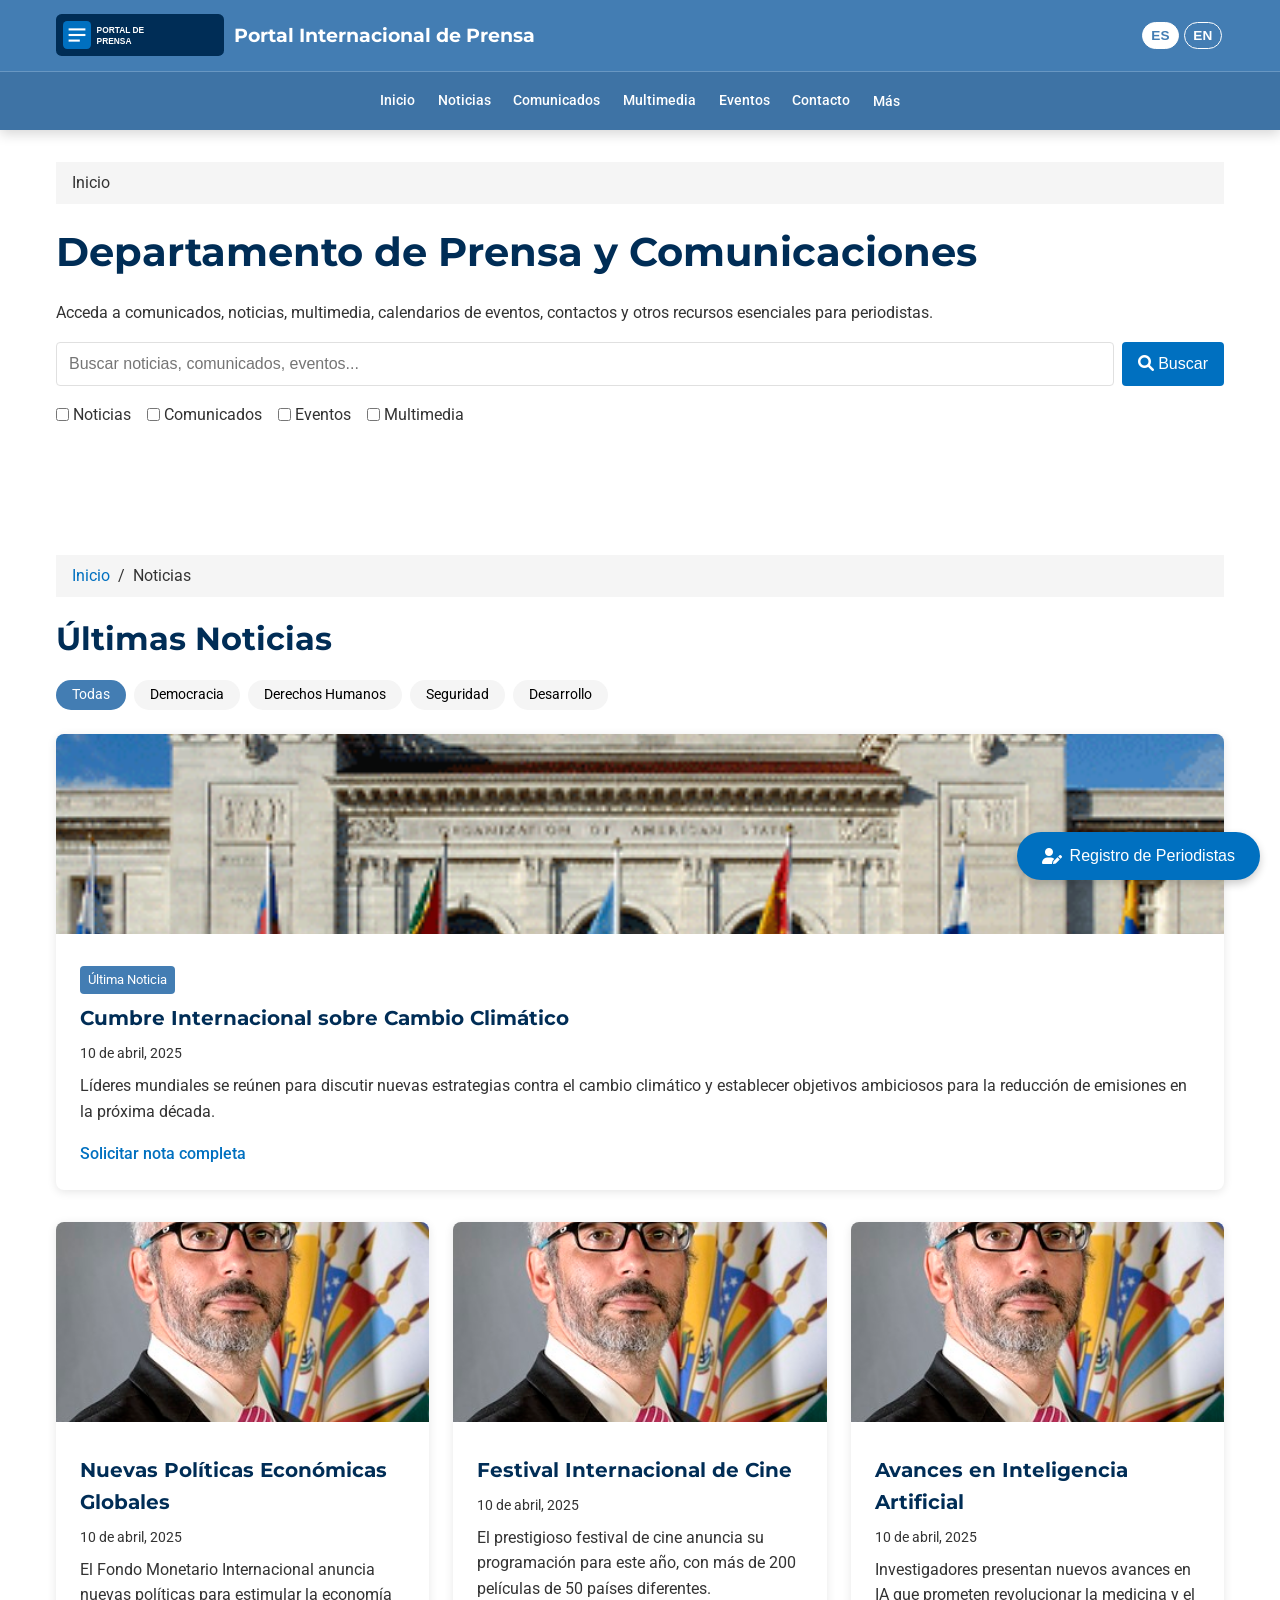
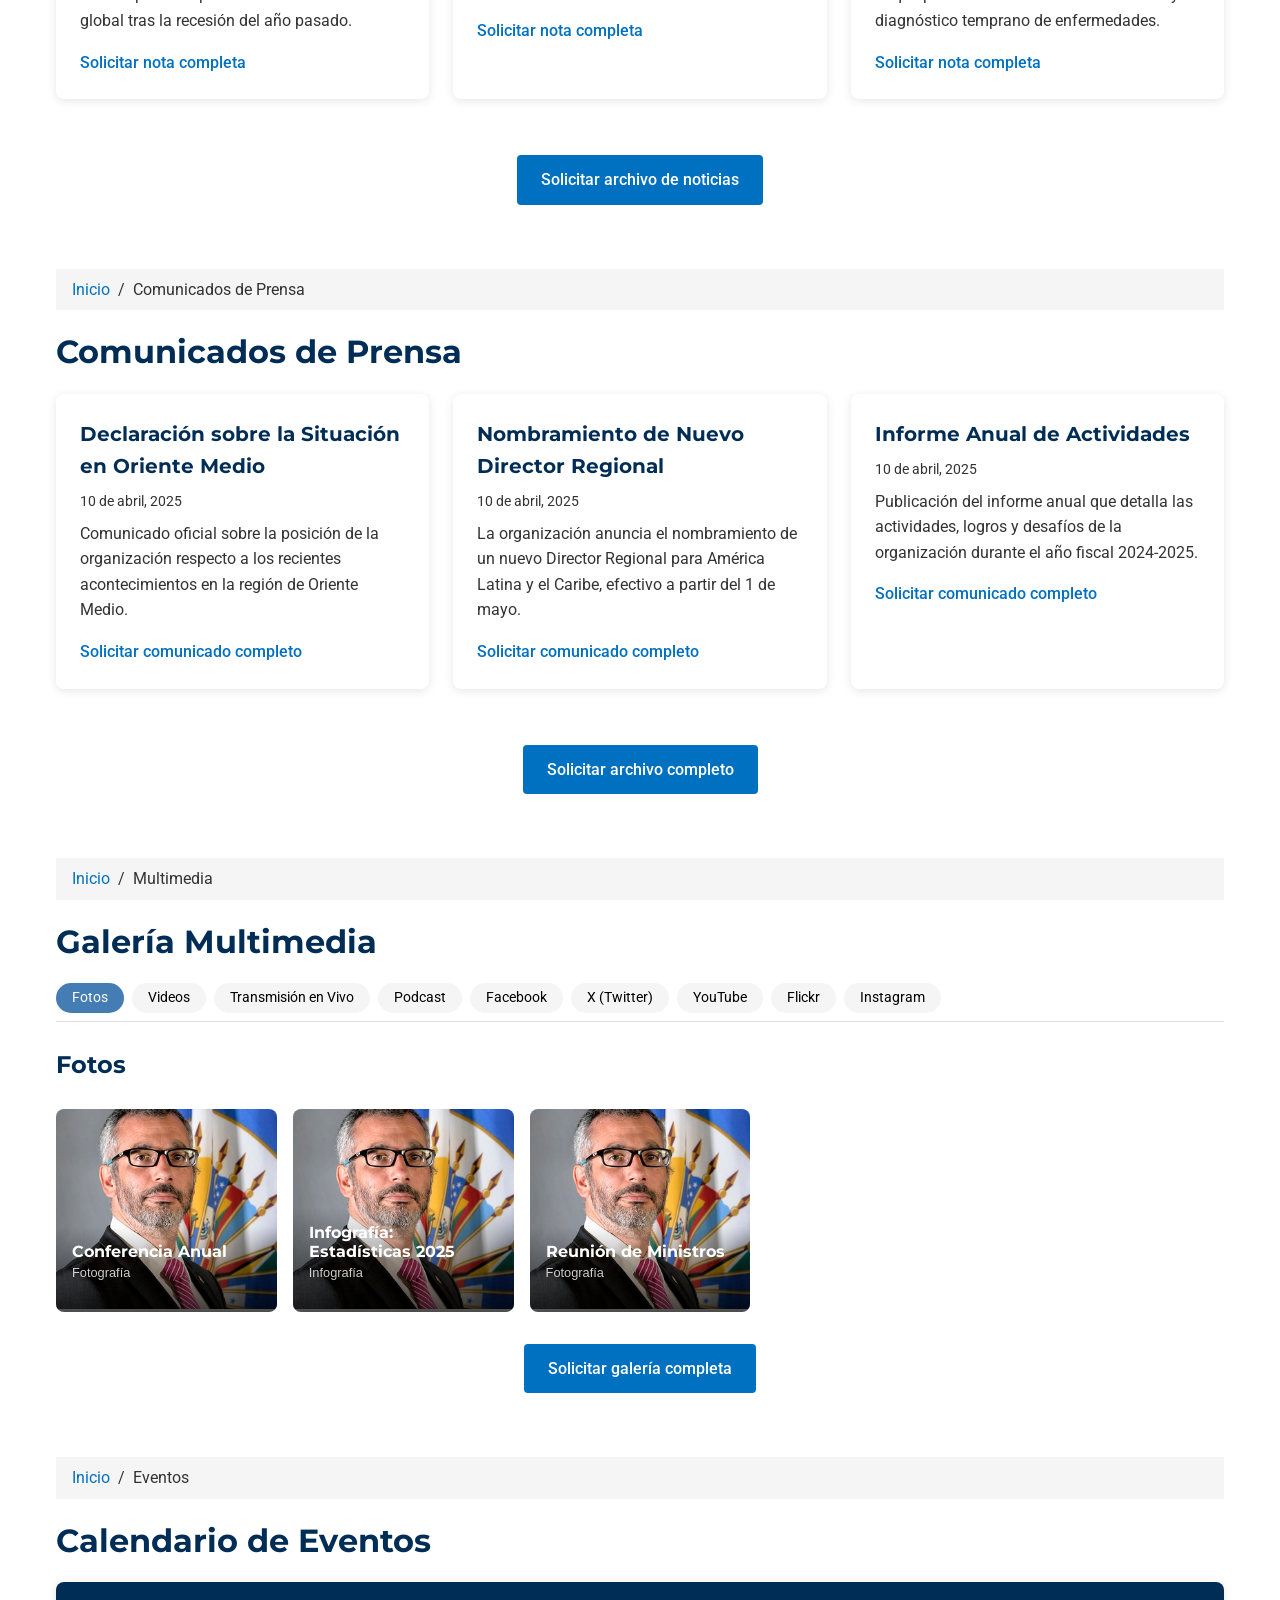
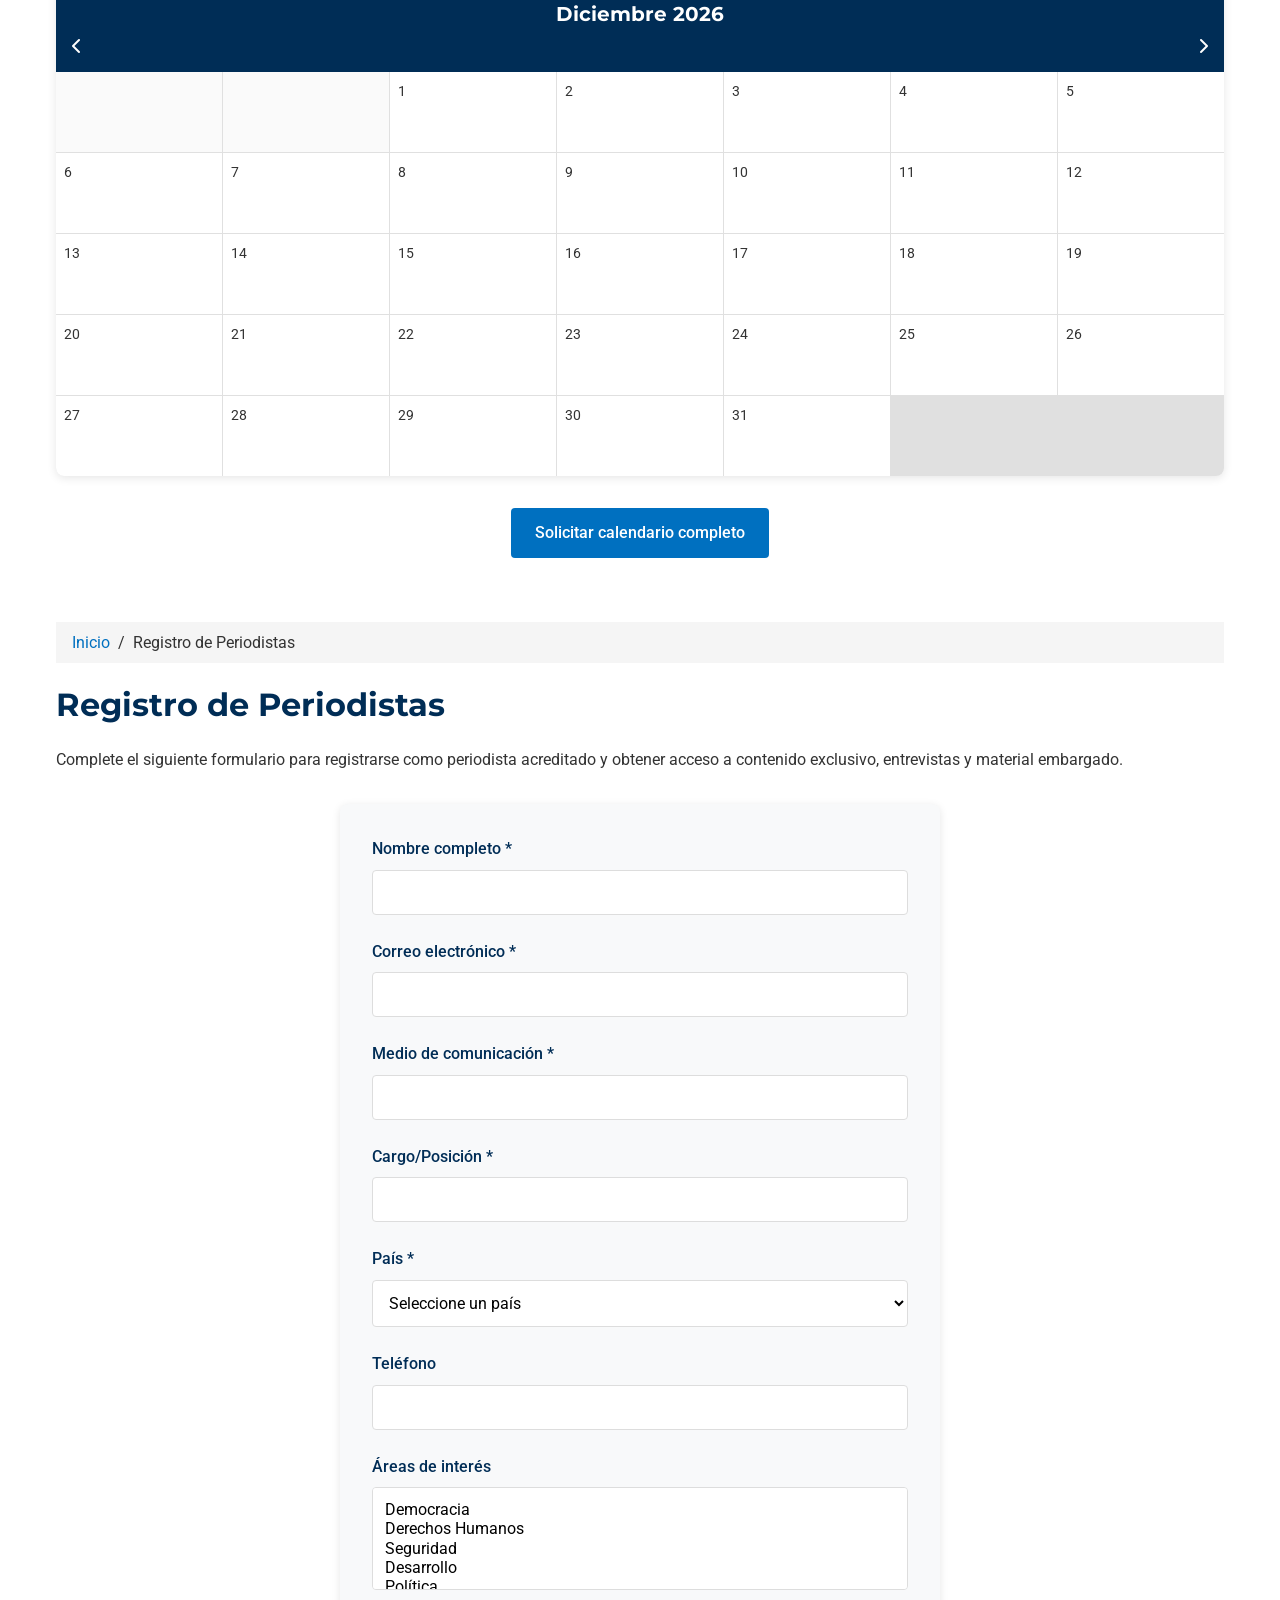
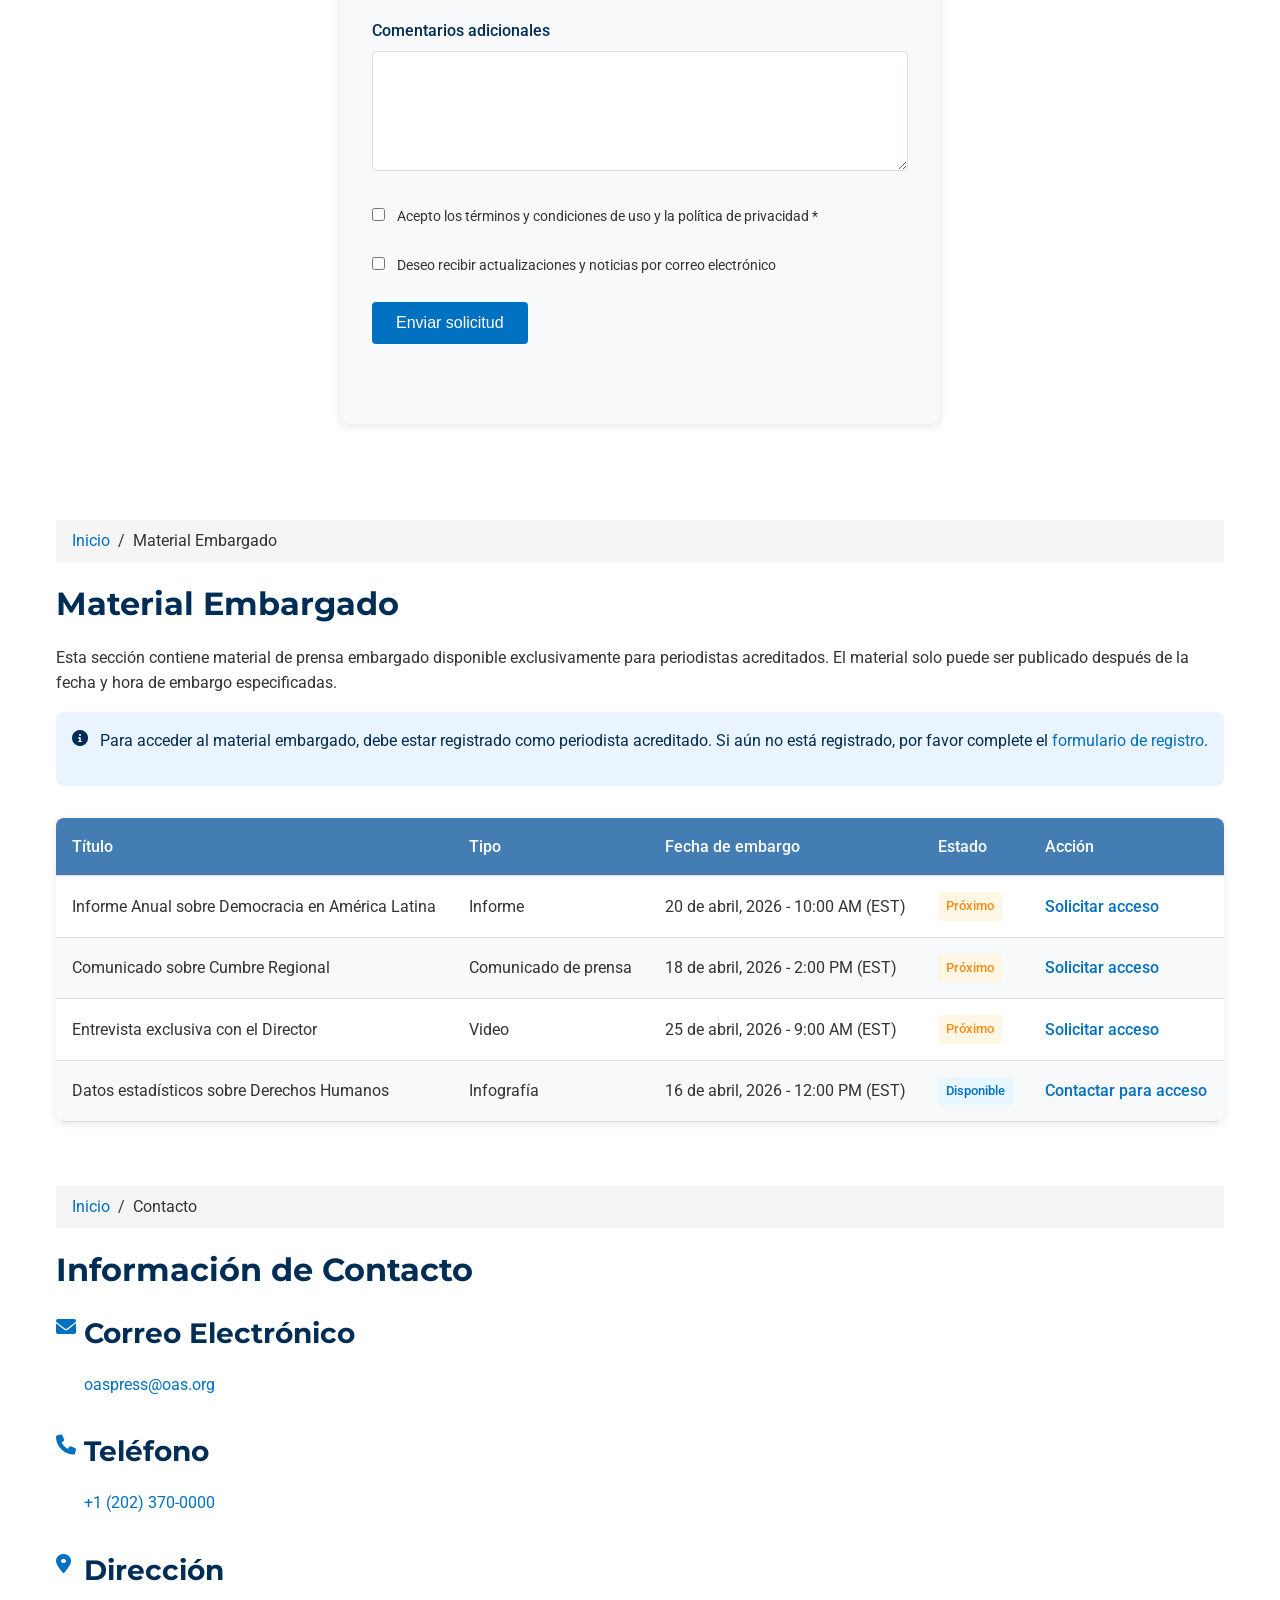
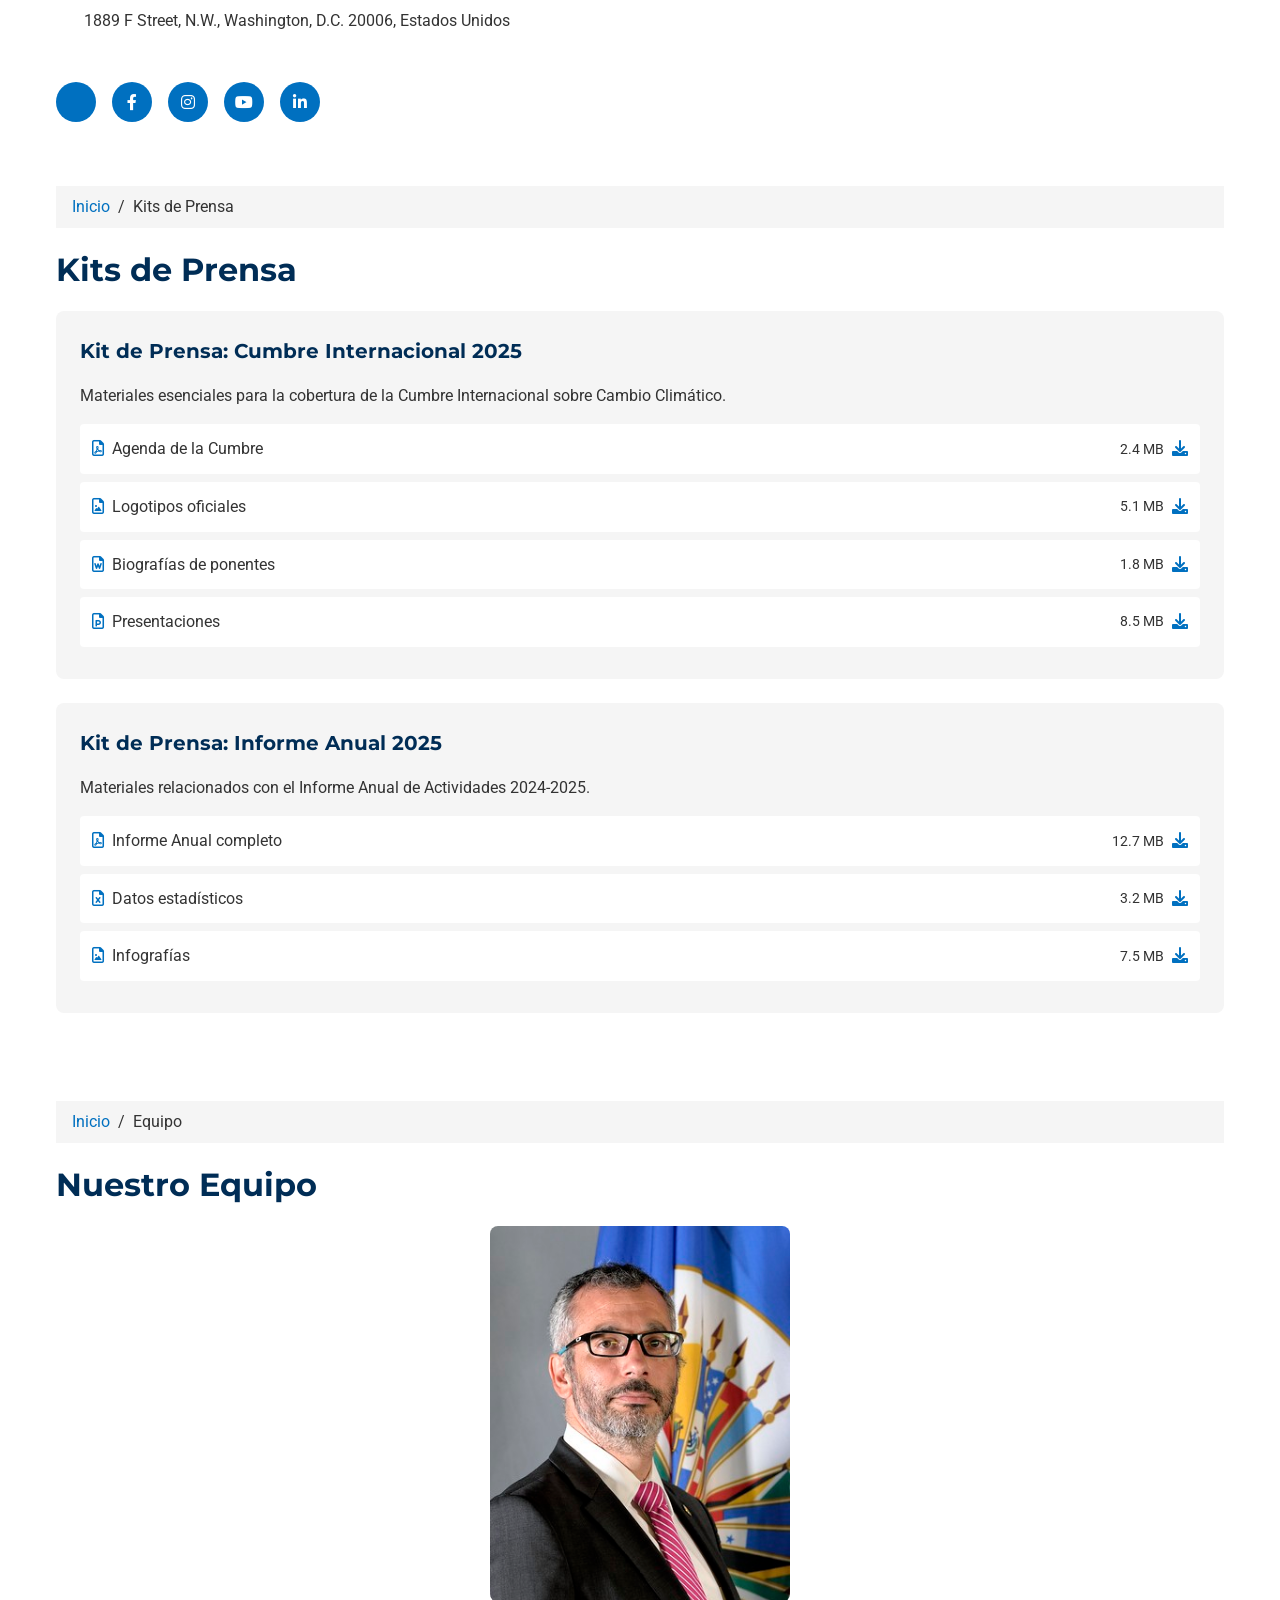
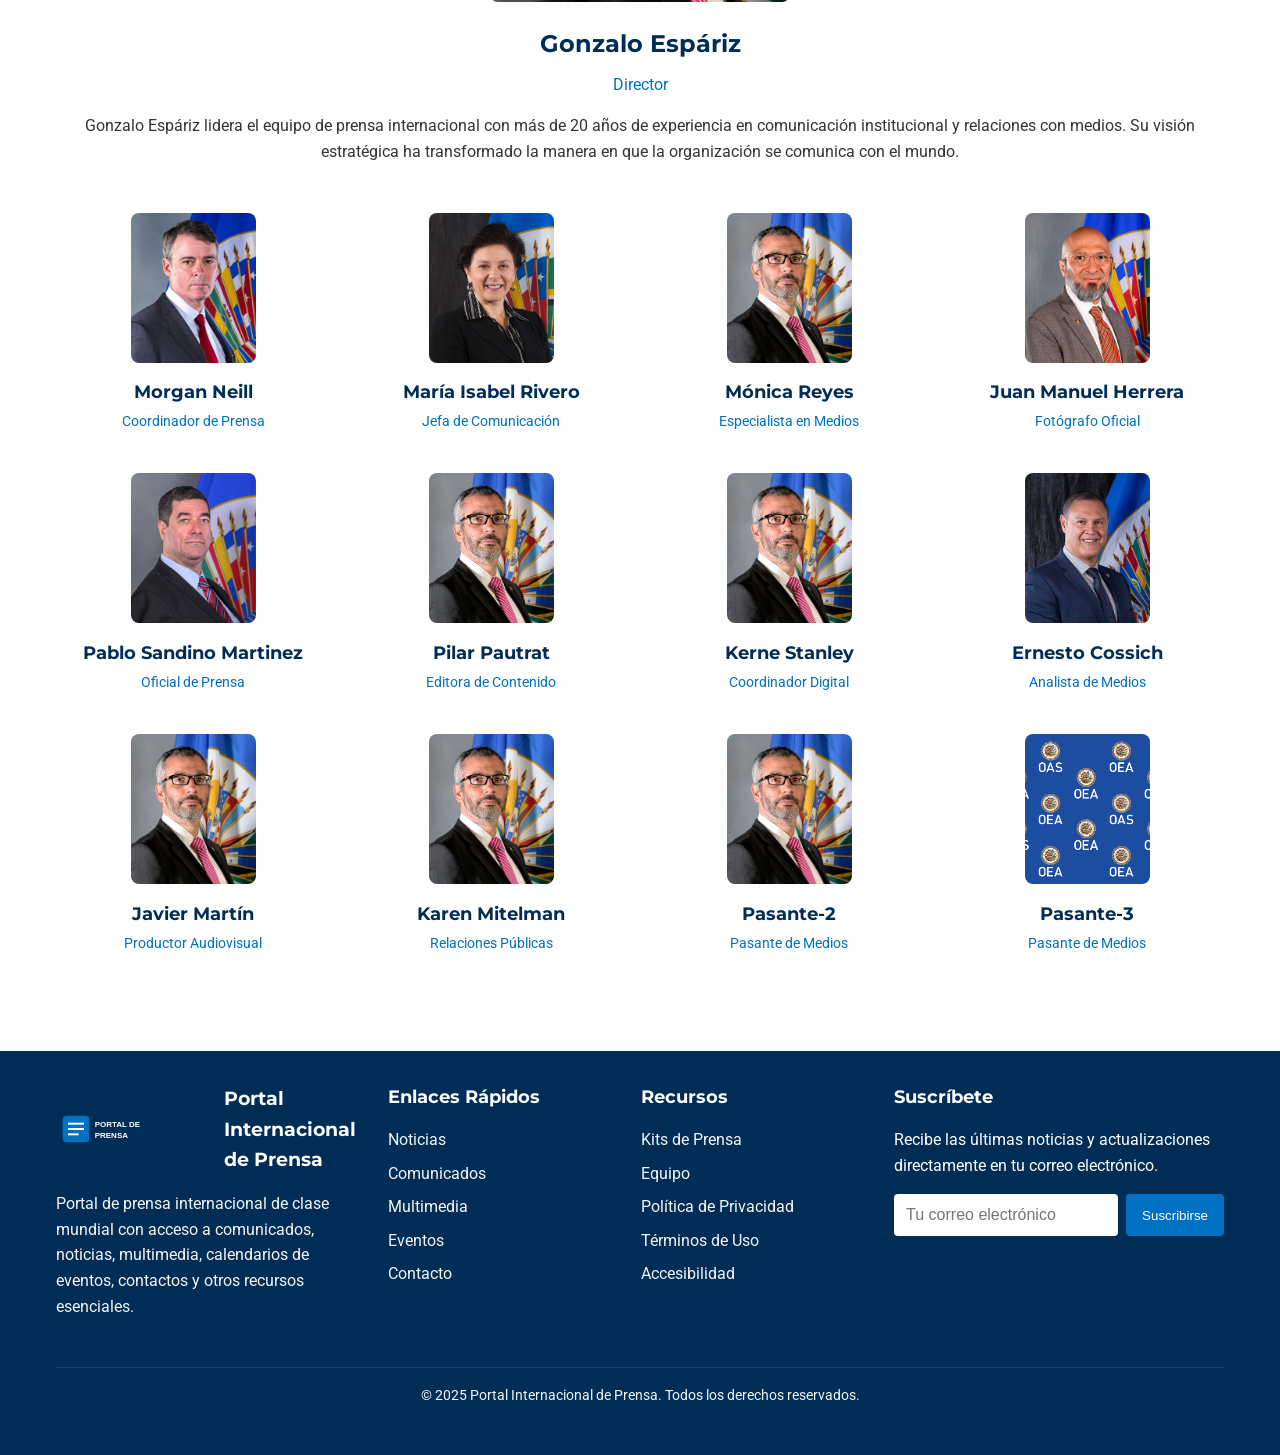
==== website/index.html @ 58a7f18a "Actualizar enlaces de redes sociales en Galería Multimedia y footer" ====
<!DOCTYPE html>
<html lang="es">
<head>
    <meta charset="UTF-8">
    <meta name="viewport" content="width=device-width, initial-scale=1.0">
    <title>Portal Internacional de Prensa</title>
    <meta name="description" content="Portal de prensa internacional de clase mundial con acceso a comunicados, noticias, multimedia, calendarios de eventos, contactos y otros recursos esenciales.">
    <link rel="stylesheet" href="css/styles.css">
    <link rel="stylesheet" href="css/multimedia-tabs.css">
    <link rel="stylesheet" href="css/registration.css">
    <link rel="stylesheet" href="css/registro-desplegable.css">
    <!-- Fuentes de Google -->
    <link href="https://fonts.googleapis.com/css2?family=Montserrat:wght@400;500;600;700&family=Roboto:wght@300;400;500;700&display=swap" rel="stylesheet">
    <!-- Font Awesome para iconos -->
    <link rel="stylesheet" href="https://cdnjs.cloudflare.com/ajax/libs/font-awesome/6.0.0/css/all.min.css">
</head>
<body>
    <!-- Header -->
    <header>
        <div class="header-top">
            <div class="header-container container">
                <div class="logo">
                    <img src="images/logo.svg" alt="Logo Portal de Prensa">
                    <h1 data-i18n="nav.portalTitle">Portal Internacional de Prensa</h1>
                </div>

                <div class="language-selector">
                    <button type="button" class="language-btn" data-lang="es">ES</button>
                    <button type="button" class="language-btn" data-lang="en">EN</button>
                </div>

                <button class="nav-toggle" aria-label="Abrir menú" aria-expanded="false" aria-controls="main-navigation">
                    <i class="fas fa-bars"></i>
                </button>
            </div>
        </div>

        <div class="header-nav">
            <nav class="nav-menu container" id="main-navigation">
                <button class="nav-close" aria-label="Cerrar menú">
                    <i class="fas fa-times"></i>
                </button>

                <ul class="nav-list">
                    <li class="nav-item"><a href="#inicio" class="nav-link" data-i18n="nav.home">Inicio</a></li>
                    <li class="nav-item"><a href="#noticias" class="nav-link" data-i18n="nav.news">Noticias</a></li>
                    <li class="nav-item"><a href="#comunicados" class="nav-link" data-i18n="nav.releases">Comunicados</a></li>
                    <li class="nav-item"><a href="#multimedia" class="nav-link" data-i18n="nav.multimedia">Multimedia</a></li>
                    <li class="nav-item"><a href="#eventos" class="nav-link" data-i18n="nav.events">Eventos</a></li>
                    <li class="nav-item"><a href="#contacto" class="nav-link" data-i18n="nav.contact">Contacto</a></li>
                    <li class="nav-item nav-item--more">
                        <button type="button" class="nav-link nav-more-toggle" data-i18n="nav.more" aria-expanded="false" aria-controls="more-menu">Más</button>
                        <ul class="more-menu" id="more-menu">
                            <li><a href="#registro-periodistas" class="nav-link" data-i18n="nav.registration">Registro de Periodistas</a></li>
                            <li><a href="#material-embargado" class="nav-link" data-i18n="nav.embargoed">Material Embargado</a></li>
                            <li><a href="#kits" class="nav-link" data-i18n="nav.pressKits">Kits de Prensa</a></li>
                            <li><a href="#equipo" class="nav-link" data-i18n="nav.team">Equipo</a></li>
                        </ul>
                    </li>
                </ul>
            </nav>
        </div>
    </header>
    
    <div class="nav-overlay"></div>
    
    <!-- Sección de Inicio -->
    <section id="inicio" class="section">
        <div class="container">
            <div class="breadcrumb">
                <ul class="breadcrumb-list">
                    <li class="breadcrumb-item">
                        <a href="#inicio" class="breadcrumb-link active" data-i18n="index.homeBreadcrumb">Inicio</a>
                    </li>
                </ul>
            </div>
            
            <h1 data-i18n="index.department">Departamento de Prensa y Comunicaciones</h1>
            <p data-i18n="index.description">Acceda a comunicados, noticias, multimedia, calendarios de eventos, contactos y otros recursos esenciales para periodistas.</p>
            
            <div class="search-container">
                <form class="search-form" role="search" novalidate>
                    <input type="text" class="search-input" placeholder="Buscar noticias, comunicados, eventos..." aria-label="Buscar contenido del portal" data-i18n-placeholder="index.searchPlaceholder" data-i18n-aria-label="index.searchAriaLabel">
                    <button type="submit" class="btn search-btn" data-i18n="index.searchButton">
                        <i class="fas fa-search"></i> Buscar
                    </button>
                </form>
                
                <div class="search-filters">
                    <div class="search-filter">
                        <input type="checkbox" id="filter-news" class="search-filter-input" value="noticias">
                        <label for="filter-news" class="search-filter-label" data-i18n="index.filterNews">Noticias</label>
                    </div>
                    <div class="search-filter">
                        <input type="checkbox" id="filter-press" class="search-filter-input" value="comunicados">
                        <label for="filter-press" class="search-filter-label" data-i18n="index.filterReleases">Comunicados</label>
                    </div>
                    <div class="search-filter">
                        <input type="checkbox" id="filter-events" class="search-filter-input" value="eventos">
                        <label for="filter-events" class="search-filter-label" data-i18n="index.filterEvents">Eventos</label>
                    </div>
                    <div class="search-filter">
                        <input type="checkbox" id="filter-media" class="search-filter-input" value="multimedia">
                        <label for="filter-media" class="search-filter-label" data-i18n="index.filterMultimedia">Multimedia</label>
                    </div>
                </div>
                <p class="search-feedback" role="status" aria-live="polite"></p>
            </div>
        </div>
    </section>
    
    <!-- Sección de Noticias -->
    <section id="noticias" class="section">
        <div class="container">
            <div class="breadcrumb">
                <ul class="breadcrumb-list">
                    <li class="breadcrumb-item">
                        <a href="#inicio" class="breadcrumb-link">Inicio</a>
                    </li>
                    <li class="breadcrumb-item">
                        <a href="#noticias" class="breadcrumb-link active">Noticias</a>
                    </li>
                </ul>
            </div>
            
            <h2 data-i18n="index.latestNews">Últimas Noticias</h2>
            
            <div class="news-filters" role="group" aria-label="Filtrar noticias por categoría" data-i18n-aria-label="index.newsFilterAria">
                <button type="button" class="news-filter active" data-category="all" aria-pressed="true">Todas</button>
                <button type="button" class="news-filter" data-category="democracia" aria-pressed="false">Democracia</button>
                <button type="button" class="news-filter" data-category="derechos-humanos" aria-pressed="false">Derechos Humanos</button>
                <button type="button" class="news-filter" data-category="seguridad" aria-pressed="false">Seguridad</button>
                <button type="button" class="news-filter" data-category="desarrollo" aria-pressed="false">Desarrollo</button>
            </div>
            
            <div class="news-featured">
                <div class="card news-item" data-category="democracia">
                    <img src="images/news/MNB.jpg" alt="Noticia destacada" class="card-img">
                    <div class="card-content">
                        <span class="news-latest">Última Noticia</span>
                        <h3 class="card-title">Cumbre Internacional sobre Cambio Climático</h3>
                        <p class="card-date">10 de abril, 2025</p>
                        <p class="card-text">Líderes mundiales se reúnen para discutir nuevas estrategias contra el cambio climático y establecer objetivos ambiciosos para la reducción de emisiones en la próxima década.</p>
                        <a href="#contacto" class="card-link">Solicitar nota completa</a>
                    </div>
                </div>
            </div>
            
            <div class="grid">
                <div class="card news-item" data-category="desarrollo">
                    <img src="images/news/news-2.jpg" alt="Noticia desarrollo" class="card-img">
                    <div class="card-content">
                        <h3 class="card-title">Nuevas Políticas Económicas Globales</h3>
                        <p class="card-date">10 de abril, 2025</p>
                        <p class="card-text">El Fondo Monetario Internacional anuncia nuevas políticas para estimular la economía global tras la recesión del año pasado.</p>
                        <a href="#contacto" class="card-link">Solicitar nota completa</a>
                    </div>
                </div>
                
                <div class="card news-item" data-category="derechos-humanos">
                    <img src="images/news/news-3.jpg" alt="Noticia derechos humanos" class="card-img">
                    <div class="card-content">
                        <h3 class="card-title">Festival Internacional de Cine</h3>
                        <p class="card-date">10 de abril, 2025</p>
                        <p class="card-text">El prestigioso festival de cine anuncia su programación para este año, con más de 200 películas de 50 países diferentes.</p>
                        <a href="#contacto" class="card-link">Solicitar nota completa</a>
                    </div>
                </div>
                
                <div class="card news-item" data-category="seguridad">
                    <img src="images/news/news-4.jpg" alt="Noticia seguridad" class="card-img">
                    <div class="card-content">
                        <h3 class="card-title">Avances en Inteligencia Artificial</h3>
                        <p class="card-date">10 de abril, 2025</p>
                        <p class="card-text">Investigadores presentan nuevos avances en IA que prometen revolucionar la medicina y el diagnóstico temprano de enfermedades.</p>
                        <a href="#contacto" class="card-link">Solicitar nota completa</a>
                    </div>
                </div>
            </div>
            
            <div class="text-center" style="margin-top: 2rem; text-align: center;">
                <a href="#contacto" class="btn">Solicitar archivo de noticias</a>
            </div>
        </div>
    </section>
    
    <!-- Sección de Comunicados de Prensa -->
    <section id="comunicados" class="section">
        <div class="container">
            <div class="breadcrumb">
                <ul class="breadcrumb-list">
                    <li class="breadcrumb-item">
                        <a href="#inicio" class="https://www.oas.org/es/centro_noticias/comunicados_prensa.asp">Inicio</a>
                    </li>
                    <li class="breadcrumb-item">
                        <a href="#comunicados" class="breadcrumb-link active">Comunicados de Prensa</a>
                    </li>
                </ul>
            </div>
            
            <h2>Comunicados de Prensa</h2>
            
            <div class="grid">
                <div class="card">
                    <div class="card-content">
                        <h3 class="card-title">Declaración sobre la Situación en Oriente Medio</h3>
                        <p class="card-date">10 de abril, 2025</p>
                        <p class="card-text">Comunicado oficial sobre la posición de la organización respecto a los recientes acontecimientos en la región de Oriente Medio.</p>
                        <a href="#contacto" class="card-link">Solicitar comunicado completo</a>
                    </div>
                </div>
                
                <div class="card">
                    <div class="card-content">
                        <h3 class="card-title">Nombramiento de Nuevo Director Regional</h3>
                        <p class="card-date">10 de abril, 2025</p>
                        <p class="card-text">La organización anuncia el nombramiento de un nuevo Director Regional para América Latina y el Caribe, efectivo a partir del 1 de mayo.</p>
                        <a href="#contacto" class="card-link">Solicitar comunicado completo</a>
                    </div>
                </div>
                
                <div class="card">
                    <div class="card-content">
                        <h3 class="card-title">Informe Anual de Actividades</h3>
                        <p class="card-date">10 de abril, 2025</p>
                        <p class="card-text">Publicación del informe anual que detalla las actividades, logros y desafíos de la organización durante el año fiscal 2024-2025.</p>
                        <a href="#contacto" class="card-link">Solicitar comunicado completo</a>
                    </div>
                </div>
            </div>
            
            <div class="text-center" style="margin-top: 2rem; text-align: center;">
                <a href="#contacto" class="btn">Solicitar archivo completo</a>
            </div>
        </div>
    </section>
    
    <!-- Sección de Galería Multimedia -->
    <section id="multimedia" class="section">
        <div class="container">
            <div class="breadcrumb">
                <ul class="breadcrumb-list">
                    <li class="breadcrumb-item">
                        <a href="#inicio" class="breadcrumb-link">Inicio</a>
                    </li>
                    <li class="breadcrumb-item">
                        <a href="#multimedia" class="breadcrumb-link active">Multimedia</a>
                    </li>
                </ul>
            </div>
            
            <h2>Galería Multimedia</h2>
            
            <div class="multimedia-tabs" role="tablist" aria-label="Tipos de contenido multimedia">
                <button type="button" class="multimedia-tab active" data-tab="fotos" role="tab" aria-selected="true" aria-controls="fotos-content" id="tab-fotos">Fotos</button>
                <button type="button" class="multimedia-tab" data-tab="videos" role="tab" aria-selected="false" aria-controls="videos-content" id="tab-videos">Videos</button>
                <button type="button" class="multimedia-tab" data-tab="transmision" role="tab" aria-selected="false" aria-controls="transmision-content" id="tab-transmision">Transmisión en Vivo</button>
                <button type="button" class="multimedia-tab" data-tab="podcast" role="tab" aria-selected="false" aria-controls="podcast-content" id="tab-podcast">Podcast</button>
                <button type="button" class="multimedia-tab" data-tab="facebook" role="tab" aria-selected="false" aria-controls="facebook-content" id="tab-facebook">Facebook</button>
                <button type="button" class="multimedia-tab" data-tab="twitter" role="tab" aria-selected="false" aria-controls="twitter-content" id="tab-twitter">X (Twitter)</button>
                <button type="button" class="multimedia-tab" data-tab="youtube" role="tab" aria-selected="false" aria-controls="youtube-content" id="tab-youtube">YouTube</button>
                <button type="button" class="multimedia-tab" data-tab="flickr" role="tab" aria-selected="false" aria-controls="flickr-content" id="tab-flickr">Flickr</button>
                <button type="button" class="multimedia-tab" data-tab="instagram" role="tab" aria-selected="false" aria-controls="instagram-content" id="tab-instagram">Instagram</button>
            </div>
            
            <!-- Contenido de Fotos -->
            <div class="multimedia-content active" id="fotos-content">
                <h3 class="multimedia-title">Fotos</h3>
                <div class="gallery-grid">
                    <button type="button" class="gallery-item" aria-label="Abrir imagen: Conferencia Anual">
                        <img src="images/gallery/gallery-1.jpg" alt="Imagen 1" class="gallery-img">
                        <div class="gallery-overlay">
                            <h3 class="gallery-title">Conferencia Anual</h3>
                            <p class="gallery-type">Fotografía</p>
                        </div>
                    </button>
                    
                    <button type="button" class="gallery-item" aria-label="Abrir imagen: Infografía Estadísticas 2025">
                        <img src="images/gallery/gallery-3.jpg" alt="Imagen 3" class="gallery-img">
                        <div class="gallery-overlay">
                            <h3 class="gallery-title">Infografía: Estadísticas 2025</h3>
                            <p class="gallery-type">Infografía</p>
                        </div>
                    </button>
                    
                    <button type="button" class="gallery-item" aria-label="Abrir imagen: Reunión de Ministros">
                        <img src="images/gallery/gallery-5.jpg" alt="Imagen 5" class="gallery-img">
                        <div class="gallery-overlay">
                            <h3 class="gallery-title">Reunión de Ministros</h3>
                            <p class="gallery-type">Fotografía</p>
                        </div>
                    </button>
                </div>
            </div>
            
            <!-- Contenido de Videos -->
            <div class="multimedia-content" id="videos-content">
                <h3 class="multimedia-title">Videos</h3>
                <div class="gallery-grid">
                    <button type="button" class="gallery-item" aria-label="Abrir imagen: Entrevista al Director">
                        <img src="images/gallery/gallery-2.jpg" alt="Imagen 2" class="gallery-img">
                        <div class="gallery-overlay">
                            <h3 class="gallery-title">Entrevista al Director</h3>
                            <p class="gallery-type">Video</p>
                        </div>
                    </button>
                </div>
            </div>
            
            <!-- Contenido de Transmisión en Vivo -->
            <div class="multimedia-content" id="transmision-content">
                <h3 class="multimedia-title">Transmisión en Vivo</h3>
                <div class="live-stream-container">
                    <!-- Aquí iría el iframe de la transmisión en vivo -->
                    <div style="background-color: var(--gris-claro); height: 100%; display: flex; align-items: center; justify-content: center;">
                        <p>Transmisión en vivo no disponible en este momento</p>
                    </div>
                </div>
            </div>
            
            <!-- Contenido de Podcast -->
            <div class="multimedia-content" id="podcast-content">
                <h3 class="multimedia-title">Podcast</h3>
                <div class="gallery-grid">
                    <button type="button" class="gallery-item" aria-label="Abrir imagen: Podcast Análisis Global">
                        <img src="images/gallery/gallery-4.jpg" alt="Imagen 4" class="gallery-img">
                        <div class="gallery-overlay">
                            <h3 class="gallery-title">Podcast: Análisis Global</h3>
                            <p class="gallery-type">Audio</p>
                        </div>
                    </button>
                </div>
            </div>
            
            <!-- Contenido de Facebook -->
            <div class="multimedia-content" id="facebook-content">
                <h3 class="multimedia-title">Facebook</h3>
                <div class="social-media-grid">
                    <div class="card">
                        <div class="card-content">
                            <h3 class="card-title">Página de Facebook</h3>
                            <p class="card-text">Sigue nuestras actualizaciones en Facebook para estar al día con las últimas noticias y eventos.</p>
                            <a href="https://www.facebook.com/OEAoficial" class="card-link" target="_blank" rel="noopener noreferrer">Visitar página de Facebook</a>
                        </div>
                    </div>
                </div>
            </div>
            
            <!-- Contenido de Twitter -->
            <div class="multimedia-content" id="twitter-content">
                <h3 class="multimedia-title">X (Twitter)</h3>
                <div class="social-media-grid">
                    <div class="card">
                        <div class="card-content">
                            <h3 class="card-title">Perfil en X</h3>
                            <p class="card-text">Sigue nuestro perfil en X para actualizaciones en tiempo real y anuncios importantes.</p>
                            <a href="https://twitter.com/oea_oficial" class="card-link" target="_blank" rel="noopener noreferrer">Visitar perfil en X</a>
                        </div>
                    </div>
                </div>
            </div>
            
            <!-- Contenido de YouTube -->
            <div class="multimedia-content" id="youtube-content">
                <h3 class="multimedia-title">YouTube</h3>
                <div class="social-media-grid">
                    <div class="card">
                        <div class="card-content">
                            <h3 class="card-title">Canal de YouTube</h3>
                            <p class="card-text">Visita nuestro canal de YouTube para ver videos de eventos, entrevistas y más.</p>
                            <a href="https://www.youtube.com/user/OASVideos" class="card-link" target="_blank" rel="noopener noreferrer">Visitar canal de YouTube</a>
                        </div>
                    </div>
                </div>
            </div>
            
            <!-- Contenido de Flickr -->
            <div class="multimedia-content" id="flickr-content">
                <h3 class="multimedia-title">Flickr</h3>
                <div class="social-media-grid">
                    <div class="card">
                        <div class="card-content">
                            <h3 class="card-title">Galería en Flickr</h3>
                            <p class="card-text">Explora nuestra galería de fotos en Flickr con imágenes de alta resolución de eventos y actividades.</p>
                            <a href="https://www.flickr.com/photos/oasoea/" class="card-link" target="_blank" rel="noopener noreferrer">Visitar galería en Flickr</a>
                        </div>
                    </div>
                </div>
            </div>
            
            <!-- Contenido de Instagram -->
            <div class="multimedia-content" id="instagram-content">
                <h3 class="multimedia-title">Instagram</h3>
                <div class="social-media-grid">
                    <div class="card">
                        <div class="card-content">
                            <h3 class="card-title">Perfil de Instagram</h3>
                            <p class="card-text">Sigue nuestro perfil de Instagram para ver fotos y videos exclusivos de nuestros eventos.</p>
                            <a href="https://www.instagram.com/oea_oficial/?hl=en" class="card-link" target="_blank" rel="noopener noreferrer">Visitar perfil de Instagram</a>
                        </div>
                    </div>
                </div>
            </div>
            
            <div class="text-center" style="margin-top: 2rem; text-align: center;">
                <a href="#contacto" class="btn">Solicitar galería completa</a>
            </div>
        </div>
    </section>
    
    <!-- Sección de Calendario de Eventos -->
    <section id="eventos" class="section">
        <div class="container">
            <div class="breadcrumb">
                <ul class="breadcrumb-list">
                    <li class="breadcrumb-item">
                        <a href="#inicio" class="breadcrumb-link">Inicio</a>
                    </li>
                    <li class="breadcrumb-item">
                        <a href="#eventos" class="breadcrumb-link active">Eventos</a>
                    </li>
                </ul>
            </div>
            
            <h2>Calendario de Eventos</h2>
            
            <div class="calendar">
                <div class="calendar-header">
                    <h3 class="calendar-title">Abril 2025</h3>
                    <div class="calendar-nav">
                        <button class="calendar-btn calendar-prev">
                            <i class="fas fa-chevron-left"></i>
                        </button>
                        <button class="calendar-btn calendar-next">
                            <i class="fas fa-chevron-right"></i>
                        </button>
                    </div>
                </div>
                
                <div class="calendar-grid">
                    <!-- Ejemplo de días del calendario -->
                    <div class="calendar-day">
                        <div class="calendar-date">1</div>
                    </div>
                    <div class="calendar-day">
                        <div class="calendar-date">2</div>
                    </div>
                    <div class="calendar-day">
                        <div class="calendar-date">3</div>
                    </div>
                    <div class="calendar-day">
                        <div class="calendar-date">4</div>
                    </div>
                    <div class="calendar-day">
                        <div class="calendar-date">5</div>
                    </div>
                    <div class="calendar-day">
                        <div class="calendar-date">6</div>
                    </div>
                    <div class="calendar-day">
                        <div class="calendar-date">7</div>
                    </div>
                    
                    <div class="calendar-day">
                        <div class="calendar-date">8</div>
                    </div>
                    <div class="calendar-day">
                        <div class="calendar-date">9</div>
                    </div>
                    <div class="calendar-day">
                        <div class="calendar-date">10</div>
                        <div class="calendar-event">Conferencia de Prensa</div>
                    </div>
                    <div class="calendar-day">
                        <div class="calendar-date">11</div>
                    </div>
                    <div class="calendar-day">
                        <div class="calendar-date">12</div>
                    </div>
                    <div class="calendar-day">
                        <div class="calendar-date">13</div>
                    </div>
                    <div class="calendar-day">
                        <div class="calendar-date">14</div>
                    </div>
                    
                    <div class="calendar-day">
                        <div class="calendar-date">15</div>
                        <div class="calendar-event">Cumbre Internacional</div>
                    </div>
                    <div class="calendar-day">
                        <div class="calendar-date">16</div>
                        <div class="calendar-event">Cumbre Internacional</div>
                    </div>
                    <div class="calendar-day">
                        <div class="calendar-date">17</div>
                        <div class="calendar-event">Cumbre Internacional</div>
                    </div>
                    <div class="calendar-day">
                        <div class="calendar-date">18</div>
                    </div>
                    <div class="calendar-day">
                        <div class="calendar-date">19</div>
                    </div>
                    <div class="calendar-day">
                        <div class="calendar-date">20</div>
                    </div>
                    <div class="calendar-day">
                        <div class="calendar-date">21</div>
                    </div>
                    
                    <div class="calendar-day">
                        <div class="calendar-date">22</div>
                    </div>
                    <div class="calendar-day">
                        <div class="calendar-date">23</div>
                    </div>
                    <div class="calendar-day">
                        <div class="calendar-date">24</div>
                    </div>
                    <div class="calendar-day">
                        <div class="calendar-date">25</div>
                        <div class="calendar-event">Seminario Virtual</div>
                    </div>
                    <div class="calendar-day">
                        <div class="calendar-date">26</div>
                    </div>
                    <div class="calendar-day">
                        <div class="calendar-date">27</div>
                    </div>
                    <div class="calendar-day">
                        <div class="calendar-date">28</div>
                    </div>
                    
                    <div class="calendar-day">
                        <div class="calendar-date">29</div>
                    </div>
                    <div class="calendar-day">
                        <div class="calendar-date">30</div>
                        <div class="calendar-event">Reunión de Directores</div>
                    </div>
                </div>
            </div>
            
            <div class="text-center" style="margin-top: 2rem; text-align: center;">
                <a href="#contacto" class="btn">Solicitar calendario completo</a>
            </div>
        </div>
    </section>
    
    <!-- Sección de Registro de Periodistas -->
    <section id="registro-periodistas" class="section">
        <div class="container">
            <div class="breadcrumb">
                <ul class="breadcrumb-list">
                    <li class="breadcrumb-item">
                        <a href="#inicio" class="breadcrumb-link">Inicio</a>
                    </li>
                    <li class="breadcrumb-item">
                        <a href="#registro-periodistas" class="breadcrumb-link active">Registro de Periodistas</a>
                    </li>
                </ul>
            </div>
            
            <h2>Registro de Periodistas</h2>
            <p>Complete el siguiente formulario para registrarse como periodista acreditado y obtener acceso a contenido exclusivo, entrevistas y material embargado.</p>
            
            <div class="registration-form">
                <form id="journalist-registration" novalidate>
                    <div class="form-group">
                        <label for="full-name" class="form-label">Nombre completo *</label>
                        <input type="text" id="full-name" name="full-name" class="form-input" required>
                    </div>
                    
                    <div class="form-group">
                        <label for="email" class="form-label">Correo electrónico *</label>
                        <input type="email" id="email" name="email" class="form-input" required>
                    </div>
                    
                    <div class="form-group">
                        <label for="media-outlet" class="form-label">Medio de comunicación *</label>
                        <input type="text" id="media-outlet" name="media-outlet" class="form-input" required>
                    </div>
                    
                    <div class="form-group">
                        <label for="position" class="form-label">Cargo/Posición *</label>
                        <input type="text" id="position" name="position" class="form-input" required>
                    </div>
                    
                    <div class="form-group">
                        <label for="country" class="form-label">País *</label>
                        <select id="country" name="country" class="form-select" required>
                            <option value="">Seleccione un país</option>
                            <option value="antigua-and-barbuda">Antigua and Barbuda</option>
                            <option value="argentina">Argentina</option>
                            <option value="barbados">Barbados</option>
                            <option value="belize">Belize</option>
                            <option value="bolivia">Bolivia</option>
                            <option value="brasil">Brasil</option>
                            <option value="canada">Canada</option>
                            <option value="chile">Chile</option>
                            <option value="colombia">Colombia</option>
                            <option value="costa-rica">Costa Rica</option>
                            <option value="cuba">Cuba</option>
                            <option value="dominica">Dominica</option>
                            <option value="ecuador">Ecuador</option>
                            <option value="el-salvador">El Salvador</option>
                            <option value="estados-unidos">Estados Unidos</option>
                            <option value="grenada">Grenada</option>
                            <option value="guatemala">Guatemala</option>
                            <option value="guyana">Guyana</option>
                            <option value="haiti">Haiti</option>
                            <option value="honduras">Honduras</option>
                            <option value="jamaica">Jamaica</option>
                            <option value="mexico">México</option>
                            <option value="nicaragua">Nicaragua</option>
                            <option value="panama">Panamá</option>
                            <option value="paraguay">Paraguay</option>
                            <option value="peru">Perú</option>
                            <option value="republica-dominicana">República Dominicana</option>
                            <option value="san-cristobal-y-nieves">San Cristobal y Nieves</option>
                            <option value="santa-lucia">Santa Lucia</option>
                            <option value="san-vicente-y-las-granadinas">San Vicente y Las Granadinas</option>
                            <option value="surinam">Surinam</option>
                            <option value="trinidad-y-tobago">Trinidad y Tobago</option>
                            <option value="uruguay">Uruguay</option>
                            <option value="venezuela">Venezuela</option>
                            <option value="otro">Otro</option>
                        </select>
                    </div>
                    
                    <div class="form-group">
                        <label for="phone" class="form-label">Teléfono</label>
                        <input type="tel" id="phone" name="phone" class="form-input">
                    </div>
                    
                    <div class="form-group">
                        <label for="areas" class="form-label">Áreas de interés</label>
                        <select id="areas" name="areas" class="form-select" multiple>
                            <option value="democracia">Democracia</option>
                            <option value="derechos-humanos">Derechos Humanos</option>
                            <option value="seguridad">Seguridad</option>
                            <option value="desarrollo">Desarrollo</option>
                            <option value="politica">Política</option>
                            <option value="economia">Economía</option>
                        </select>
                    </div>
                    
                    <div class="form-group">
                        <label for="comments" class="form-label">Comentarios adicionales</label>
                        <textarea id="comments" name="comments" class="form-textarea"></textarea>
                    </div>
                    
                    <div class="form-group">
                        <input type="checkbox" id="terms" name="terms" class="form-checkbox" required>
                        <label for="terms" class="form-checkbox-label">Acepto los términos y condiciones de uso y la política de privacidad *</label>
                    </div>
                    
                    <div class="form-group">
                        <input type="checkbox" id="newsletter" name="newsletter" class="form-checkbox">
                        <label for="newsletter" class="form-checkbox-label">Deseo recibir actualizaciones y noticias por correo electrónico</label>
                    </div>
                    
                    <button type="submit" class="form-submit">Enviar solicitud</button>
                    <p class="form-feedback" role="status" aria-live="polite"></p>
                </form>
            </div>
        </div>
    </section>

    <!-- Sección de Material Embargado -->
    <section id="material-embargado" class="section">
        <div class="container">
            <div class="breadcrumb">
                <ul class="breadcrumb-list">
                    <li class="breadcrumb-item">
                        <a href="#inicio" class="breadcrumb-link">Inicio</a>
                    </li>
                    <li class="breadcrumb-item">
                        <a href="#material-embargado" class="breadcrumb-link active">Material Embargado</a>
                    </li>
                </ul>
            </div>
            
            <h2>Material Embargado</h2>
            <p>Esta sección contiene material de prensa embargado disponible exclusivamente para periodistas acreditados. El material solo puede ser publicado después de la fecha y hora de embargo especificadas.</p>
            
            <div class="alert">
                <i class="fas fa-info-circle"></i>
                <p>Para acceder al material embargado, debe estar registrado como periodista acreditado. Si aún no está registrado, por favor complete el <a href="#registro-periodistas">formulario de registro</a>.</p>
            </div>
            
            <table class="embargoed-table">
                <thead>
                    <tr>
                        <th>Título</th>
                        <th>Tipo</th>
                        <th>Fecha de embargo</th>
                        <th>Estado</th>
                        <th>Acción</th>
                    </tr>
                </thead>
                <tbody>
                    <tr>
                        <td>Informe Anual sobre Democracia en América Latina</td>
                        <td>Informe</td>
                        <td>20 de abril, 2026 - 10:00 AM (EST)</td>
                        <td><span class="embargoed-status status-upcoming">Próximo</span></td>
                        <td><a href="#registro-periodistas" class="embargoed-action">Solicitar acceso</a></td>
                    </tr>
                    <tr>
                        <td>Comunicado sobre Cumbre Regional</td>
                        <td>Comunicado de prensa</td>
                        <td>18 de abril, 2026 - 2:00 PM (EST)</td>
                        <td><span class="embargoed-status status-upcoming">Próximo</span></td>
                        <td><a href="#registro-periodistas" class="embargoed-action">Solicitar acceso</a></td>
                    </tr>
                    <tr>
                        <td>Entrevista exclusiva con el Director</td>
                        <td>Video</td>
                        <td>25 de abril, 2026 - 9:00 AM (EST)</td>
                        <td><span class="embargoed-status status-upcoming">Próximo</span></td>
                        <td><a href="#registro-periodistas" class="embargoed-action">Solicitar acceso</a></td>
                    </tr>
                    <tr>
                        <td>Datos estadísticos sobre Derechos Humanos</td>
                        <td>Infografía</td>
                        <td>16 de abril, 2026 - 12:00 PM (EST)</td>
                        <td><span class="embargoed-status status-active">Disponible</span></td>
                        <td><a href="#contacto" class="embargoed-action">Contactar para acceso</a></td>
                    </tr>
                </tbody>
            </table>
        </div>
    </section>

    <!-- Sección de Información de Contacto -->
    <section id="contacto" class="section">
        <div class="container">
            <div class="breadcrumb">
                <ul class="breadcrumb-list">
                    <li class="breadcrumb-item">
                        <a href="#inicio" class="breadcrumb-link">Inicio</a>
                    </li>
                    <li class="breadcrumb-item">
                        <a href="#contacto" class="breadcrumb-link active">Contacto</a>
                    </li>
                </ul>
            </div>
            
            <h2>Información de Contacto</h2>
            
            <div class="contact-info">
                <ul class="contact-list">
                    <li class="contact-item">
                        <div class="contact-icon">
                            <i class="fas fa-envelope"></i>
                        </div>
                        <div class="contact-text">
                            <h3>Correo Electrónico</h3>
                            <p><a href="mailto:oaspress@oas.org">oaspress@oas.org</a></p>
                        </div>
                    </li>
                    
                    <li class="contact-item">
                        <div class="contact-icon">
                            <i class="fas fa-phone"></i>
                        </div>
                        <div class="contact-text">
                            <h3>Teléfono</h3>
                            <p><a href="tel:+12023700000">+1 (202) 370-0000</a></p>
                        </div>
                    </li>
                    
                    <li class="contact-item">
                        <div class="contact-icon">
                            <i class="fas fa-map-marker-alt"></i>
                        </div>
                        <div class="contact-text">
                            <h3>Dirección</h3>
                            <p>1889 F Street, N.W., Washington, D.C. 20006, Estados Unidos</p>
                        </div>
                    </li>
                </ul>
            </div>

            <div class="social-links">
                <a href="https://twitter.com/oea_oficial" class="social-link" target="_blank" rel="noopener noreferrer" aria-label="Visitar perfil en X">
                    <i class="fab fa-x-/"></i>
                </a>
                <a href="https://www.facebook.com/OEAoficial" class="social-link" target="_blank" rel="noopener noreferrer" aria-label="Visitar página en Facebook">
                    <i class="fab fa-facebook-f"></i>
                </a>
                <a href="https://www.instagram.com/oea_oficial/?hl=en" class="social-link" target="_blank" rel="noopener noreferrer" aria-label="Visitar perfil en Instagram">
                    <i class="fab fa-instagram"></i>
                </a>
                <a href="https://www.youtube.com/user/OASVideos" class="social-link" target="_blank" rel="noopener noreferrer" aria-label="Visitar canal en YouTube">
                    <i class="fab fa-youtube"></i>
                </a>
                <a href="https://www.linkedin.com/company/organizacion-de-los-estados-americanos" class="social-link" target="_blank" rel="noopener noreferrer" aria-label="Visitar perfil en LinkedIn">
                    <i class="fab fa-linkedin-in"></i>
                </a>
            </div>
        </div>
    </section>
    
    <!-- Sección de Kits de Prensa -->
    <section id="kits" class="section">
        <div class="container">
            <div class="breadcrumb">
                <ul class="breadcrumb-list">
                    <li class="breadcrumb-item">
                        <a href="#inicio" class="breadcrumb-link">Inicio</a>
                    </li>
                    <li class="breadcrumb-item">
                        <a href="#kits" class="breadcrumb-link active">Kits de Prensa</a>
                    </li>
                </ul>
            </div>
            
            <h2>Kits de Prensa</h2>
            
            <div class="press-kit">
                <h3 class="press-kit-title">Kit de Prensa: Cumbre Internacional 2025</h3>
                <p class="press-kit-description">Materiales esenciales para la cobertura de la Cumbre Internacional sobre Cambio Climático.</p>
                
                <ul class="press-kit-files">
                    <li class="press-kit-file">
                        <div class="press-kit-file-icon">
                            <i class="far fa-file-pdf"></i>
                        </div>
                        <div class="press-kit-file-name">Agenda de la Cumbre</div>
                        <div class="press-kit-file-size">2.4 MB</div>
                        <a href="mailto:oaspress@oas.org?subject=Solicitud%20de%20Agenda%20de%20la%20Cumbre" class="press-kit-file-download" aria-label="Solicitar Agenda de la Cumbre por correo">
                            <i class="fas fa-download"></i>
                        </a>
                    </li>
                    
                    <li class="press-kit-file">
                        <div class="press-kit-file-icon">
                            <i class="far fa-file-image"></i>
                        </div>
                        <div class="press-kit-file-name">Logotipos oficiales</div>
                        <div class="press-kit-file-size">5.1 MB</div>
                        <a href="mailto:oaspress@oas.org?subject=Solicitud%20de%20Logotipos%20oficiales" class="press-kit-file-download" aria-label="Solicitar logotipos oficiales por correo">
                            <i class="fas fa-download"></i>
                        </a>
                    </li>
                    
                    <li class="press-kit-file">
                        <div class="press-kit-file-icon">
                            <i class="far fa-file-word"></i>
                        </div>
                        <div class="press-kit-file-name">Biografías de ponentes</div>
                        <div class="press-kit-file-size">1.8 MB</div>
                        <a href="mailto:oaspress@oas.org?subject=Solicitud%20de%20Biograf%C3%ADas%20de%20ponentes" class="press-kit-file-download" aria-label="Solicitar biografías de ponentes por correo">
                            <i class="fas fa-download"></i>
                        </a>
                    </li>
                    
                    <li class="press-kit-file">
                        <div class="press-kit-file-icon">
                            <i class="far fa-file-powerpoint"></i>
                        </div>
                        <div class="press-kit-file-name">Presentaciones</div>
                        <div class="press-kit-file-size">8.5 MB</div>
                        <a href="mailto:oaspress@oas.org?subject=Solicitud%20de%20Presentaciones%20de%20la%20cumbre" class="press-kit-file-download" aria-label="Solicitar presentaciones por correo">
                            <i class="fas fa-download"></i>
                        </a>
                    </li>
                </ul>
            </div>
            
            <div class="press-kit">
                <h3 class="press-kit-title">Kit de Prensa: Informe Anual 2025</h3>
                <p class="press-kit-description">Materiales relacionados con el Informe Anual de Actividades 2024-2025.</p>
                
                <ul class="press-kit-files">
                    <li class="press-kit-file">
                        <div class="press-kit-file-icon">
                            <i class="far fa-file-pdf"></i>
                        </div>
                        <div class="press-kit-file-name">Informe Anual completo</div>
                        <div class="press-kit-file-size">12.7 MB</div>
                        <a href="mailto:oaspress@oas.org?subject=Solicitud%20de%20Informe%20Anual%20completo" class="press-kit-file-download" aria-label="Solicitar informe anual completo por correo">
                            <i class="fas fa-download"></i>
                        </a>
                    </li>
                    
                    <li class="press-kit-file">
                        <div class="press-kit-file-icon">
                            <i class="far fa-file-excel"></i>
                        </div>
                        <div class="press-kit-file-name">Datos estadísticos</div>
                        <div class="press-kit-file-size">3.2 MB</div>
                        <a href="mailto:oaspress@oas.org?subject=Solicitud%20de%20datos%20estad%C3%ADsticos" class="press-kit-file-download" aria-label="Solicitar datos estadísticos por correo">
                            <i class="fas fa-download"></i>
                        </a>
                    </li>
                    
                    <li class="press-kit-file">
                        <div class="press-kit-file-icon">
                            <i class="far fa-file-image"></i>
                        </div>
                        <div class="press-kit-file-name">Infografías</div>
                        <div class="press-kit-file-size">7.5 MB</div>
                        <a href="mailto:oaspress@oas.org?subject=Solicitud%20de%20infograf%C3%ADas" class="press-kit-file-download" aria-label="Solicitar infografías por correo">
                            <i class="fas fa-download"></i>
                        </a>
                    </li>
                </ul>
            </div>
        </div>
    </section>
    
    <!-- Sección de Equipo -->
    <section id="equipo" class="section">
        <div class="container">
            <div class="breadcrumb">
                <ul class="breadcrumb-list">
                    <li class="breadcrumb-item">
                        <a href="#inicio" class="breadcrumb-link">Inicio</a>
                    </li>
                    <li class="breadcrumb-item">
                        <a href="#equipo" class="breadcrumb-link active">Equipo</a>
                    </li>
                </ul>
            </div>
            
            <h2>Nuestro Equipo</h2>
            
            <div class="team-director">
                <img src="images/team/director.jpg" alt="Gonzalo Espáriz" class="team-director-img">
                <h3 class="team-director-name">Gonzalo Espáriz</h3>
                <p class="team-director-position">Director</p>
                <p>Gonzalo Espáriz lidera el equipo de prensa internacional con más de 20 años de experiencia en comunicación institucional y relaciones con medios. Su visión estratégica ha transformado la manera en que la organización se comunica con el mundo.</p>
            </div>
            
            <div class="team-grid">
                <div class="team-member">
                    <img src="images/team/member-1.jpg" alt="Morgan Neill" class="team-member-img">
                    <h3 class="team-member-name">Morgan Neill</h3>
                    <p class="team-member-position">Coordinador de Prensa</p>
                </div>
                
                <div class="team-member">
                    <img src="images/team/maria_isabel_rivero.jpg" alt="María Isabel Rivero" class="team-member-img">
                    <h3 class="team-member-name">María Isabel Rivero</h3>
                    <p class="team-member-position">Jefa de Comunicación</p>
                </div>
                
                <div class="team-member">
                    <img src="images/team/member-3.jpg" alt="Mónica Reyes" class="team-member-img">
                    <h3 class="team-member-name">Mónica Reyes</h3>
                    <p class="team-member-position">Especialista en Medios</p>
                </div>
                
                <div class="team-member">
                    <img src="images/team/member-4.jpg" alt="Juan Manuel Herrera" class="team-member-img">
                    <h3 class="team-member-name">Juan Manuel Herrera</h3>
                    <p class="team-member-position">Fotógrafo Oficial</p>
                </div>

                <div class="team-member">
                    <img src="images/team/member-10.jpg" alt="Pablo Sandino Martinez" class="team-member-img">
                    <h3 class="team-member-name">Pablo Sandino Martinez</h3>
                    <p class="team-member-position">Oficial de Prensa</p>
                </div>
                
                <div class="team-member">
                    <img src="images/team/member-5.jpg" alt="Pilar Pautrat" class="team-member-img">
                    <h3 class="team-member-name">Pilar Pautrat</h3>
                    <p class="team-member-position">Editora de Contenido</p>
                </div>
                
                <div class="team-member">
                    <img src="images/team/member-6.jpg" alt="Kerne Stanley" class="team-member-img">
                    <h3 class="team-member-name">Kerne Stanley</h3>
                    <p class="team-member-position">Coordinador Digital</p>
                </div>
                
                <div class="team-member">
                    <img src="images/team/member-7.jpg" alt="Ernesto Cossich" class="team-member-img">
                    <h3 class="team-member-name">Ernesto Cossich</h3>
                    <p class="team-member-position">Analista de Medios</p>
                </div>
                
                <div class="team-member">
                    <img src="images/team/member-8.jpg" alt="Javier Martín" class="team-member-img">
                    <h3 class="team-member-name">Javier Martín</h3>
                    <p class="team-member-position">Productor Audiovisual</p>
                </div>
                
                <div class="team-member">
                    <img src="images/team/member-9.jpg" alt="Karen Mitelman" class="team-member-img">
                    <h3 class="team-member-name">Karen Mitelman</h3>
                    <p class="team-member-position">Relaciones Públicas</p>
                </div>
                
                <div class="team-member">
                    <img src="images/team/member-11.jpg" alt="Pasante-2" class="team-member-img">
                    <h3 class="team-member-name">Pasante-2</h3>
                    <p class="team-member-position">Pasante de Medios</p>
                </div>

                 <div class="team-member">
                    <img src="images/team/pasante-3.jpg" alt="Pasante-3" class="team-member-img">
                    <h3 class="team-member-name">Pasante-3</h3>
                    <p class="team-member-position">Pasante de Medios</p>
                </div>

            </div>
        </div>
    </section>
    
    <!-- Footer -->
    <footer>
        <div class="container">
            <div class="footer-container">
                <div class="footer-col">
                    <div class="footer-logo">
                        <img src="images/logo.svg" alt="Logo Portal de Prensa">
                        <h2>Portal Internacional de Prensa</h2>
                    </div>
                    <p class="footer-description">Portal de prensa internacional de clase mundial con acceso a comunicados, noticias, multimedia, calendarios de eventos, contactos y otros recursos esenciales.</p>
                </div>
                
                <div class="footer-col">
                    <h3 class="footer-title">Enlaces Rápidos</h3>
                    <ul class="footer-links">
                        <li class="footer-link"><a href="#noticias">Noticias</a></li>
                        <li class="footer-link"><a href="#comunicados">Comunicados</a></li>
                        <li class="footer-link"><a href="#multimedia">Multimedia</a></li>
                        <li class="footer-link"><a href="#eventos">Eventos</a></li>
                        <li class="footer-link"><a href="#contacto">Contacto</a></li>
                    </ul>
                </div>
                
                <div class="footer-col">
                    <h3 class="footer-title">Recursos</h3>
                    <ul class="footer-links">
                        <li class="footer-link"><a href="#kits">Kits de Prensa</a></li>
                        <li class="footer-link"><a href="#equipo">Equipo</a></li>
                        <li class="footer-link"><a href="privacy.html">Política de Privacidad</a></li>
                        <li class="footer-link"><a href="terms.html">Términos de Uso</a></li>
                        <li class="footer-link"><a href="accessibility.html">Accesibilidad</a></li>
                    </ul>
                </div>
                
                <div class="footer-col">
                    <h3 class="footer-title">Suscríbete</h3>
                    <p>Recibe las últimas noticias y actualizaciones directamente en tu correo electrónico.</p>
                    
                    <form class="subscribe-form" novalidate>
                        <input type="email" class="subscribe-input" placeholder="Tu correo electrónico" aria-label="Correo electrónico para suscripción">
                        <button type="submit" class="subscribe-btn">Suscribirse</button>
                    </form>
                    <p class="subscribe-feedback" role="status" aria-live="polite"></p>
                </div>
            </div>
            
            <div class="footer-bottom">
                <p>&copy; 2025 Portal Internacional de Prensa. Todos los derechos reservados.</p>
            </div>
        </div>
    </footer>
    
    <script src="js/i18n.js"></script>
    <script src="js/main.js"></script>
    <script src="js/multimedia-tabs.js"></script>
    <script src="js/registro-desplegable.js"></script>
</body>
</html>
---- website/css/styles.css ----
/* Estilos generales para el Sitio Web Internacional de Prensa */

:root {
  /* Paleta de colores institucional */
  --azul-claro: rgb(67, 125, 179);
  --azul-oscuro: rgb(0, 45, 86);
  --azul-medio: rgb(0, 112, 192);
  --blanco: #ffffff;
  --gris-claro: #f5f5f5;
  --gris-medio: #e0e0e0;
  --gris-oscuro: #333333;
  --negro: #000000;
  
  /* Fuentes */
  --fuente-principal: 'Roboto', sans-serif;
  --fuente-titulos: 'Montserrat', sans-serif;
}

* {
  margin: 0;
  padding: 0;
  box-sizing: border-box;
}

html {
  font-size: 16px;
  scroll-behavior: smooth;
}

body {
  font-family: var(--fuente-principal);
  line-height: 1.6;
  color: var(--gris-oscuro);
  background-color: var(--blanco);
}

/* Tipografía */
h1, h2, h3, h4, h5, h6 {
  font-family: var(--fuente-titulos);
  color: var(--azul-oscuro);
  margin-bottom: 1rem;
}

h1 {
  font-size: 2rem;
}

h2 {
  font-size: 1.75rem;
}

h3 {
  font-size: 1.5rem;
}

p {
  margin-bottom: 1rem;
}

a {
  color: var(--azul-medio);
  text-decoration: none;
  transition: color 0.3s ease;
}

a:hover {
  color: var(--azul-oscuro);
}

a:focus-visible,
button:focus-visible,
input:focus-visible,
select:focus-visible,
textarea:focus-visible {
  outline: 3px solid rgba(0, 112, 192, 0.35);
  outline-offset: 2px;
}

/* Contenedores */
.container {
  width: 100%;
  max-width: 1200px;
  margin: 0 auto;
  padding: 0 1rem;
}

.section {
  padding: 2rem 0;
}

/* Header y navegación */
header {
  background-color: var(--azul-claro);
  color: var(--blanco);
  position: sticky;
  top: 0;
  z-index: 1000;
  box-shadow: 0 4px 12px rgba(0, 0, 0, 0.16);
}

.header-top {
  border-bottom: 1px solid rgba(255, 255, 255, 0.2);
}

.header-container {
  display: flex;
  align-items: center;
  gap: 0.75rem;
  padding: 0.9rem 1rem;
}

.logo {
  display: flex;
  align-items: center;
  min-width: 0;
  flex: 1;
}

.logo img {
  height: 42px;
  margin-right: 0.65rem;
}

.logo h1 {
  font-size: clamp(1.02rem, 4.2vw, 1.2rem);
  color: var(--blanco);
  margin: 0;
}

/* Selector de idioma */
.language-selector {
  display: flex;
  flex-shrink: 0;
  margin-left: auto;
}

.language-btn {
  display: inline-block;
  min-width: 2.35rem;
  padding: 0.3rem 0.45rem;
  margin: 0 0.15rem;
  background-color: transparent;
  color: var(--blanco);
  border: 1px solid var(--blanco);
  border-radius: 999px;
  font-size: 0.85rem;
  font-weight: 600;
  text-align: center;
  transition: all 0.2s ease;
}

.language-btn:hover {
  background-color: rgba(255, 255, 255, 0.2);
  color: var(--blanco);
}

.language-btn.active {
  background-color: var(--blanco);
  color: var(--azul-claro);
}

.header-nav {
  background-color: rgba(0, 0, 0, 0.08);
}

/* Menú de navegación */
.nav-toggle {
  display: block;
  flex-shrink: 0;
  background: none;
  border: none;
  color: var(--blanco);
  font-size: 1.35rem;
  cursor: pointer;
}

.nav-menu {
  position: fixed;
  top: 0;
  right: -100%;
  width: 82%;
  max-width: 330px;
  height: 100vh;
  background-color: var(--azul-oscuro);
  transition: right 0.3s ease;
  z-index: 1001;
  padding: 2rem 1rem;
  overflow-y: auto;
}

.nav-menu.active {
  right: 0;
}

.nav-close {
  position: absolute;
  top: 1rem;
  right: 1rem;
  background: none;
  border: none;
  color: var(--blanco);
  font-size: 1.5rem;
  cursor: pointer;
}

.nav-list {
  list-style: none;
  margin-top: 2rem;
}

.nav-item {
  margin-bottom: 0.2rem;
}

.nav-link {
  color: var(--blanco);
  font-size: 1.05rem;
  display: block;
  padding: 0.6rem 0.25rem;
  transition: color 0.2s ease, background-color 0.2s ease;
}

.nav-link:hover {
  color: var(--blanco);
  background-color: rgba(255, 255, 255, 0.1);
}

.nav-item--more {
  position: relative;
}

.nav-more-toggle {
  width: 100%;
  background: none;
  border: none;
  text-align: left;
  cursor: pointer;
  font-family: inherit;
}

.more-menu {
  list-style: none;
  display: none;
  margin-left: 0.8rem;
  padding-left: 0.75rem;
  border-left: 1px solid rgba(255, 255, 255, 0.28);
}

.nav-item--more.is-open .more-menu {
  display: block;
}

.more-menu .nav-link {
  font-size: 0.98rem;
  padding: 0.45rem 0.2rem;
}

.nav-overlay {
  position: fixed;
  top: 0;
  left: 0;
  width: 100%;
  height: 100%;
  background-color: rgba(0, 0, 0, 0.5);
  z-index: 1000;
  display: none;
}

.nav-overlay.active {
  display: block;
}
/* Migas de pan */
.breadcrumb {
  background-color: var(--gris-claro);
  padding: 0.5rem 1rem;
  margin-bottom: 1rem;
}

.breadcrumb-list {
  list-style: none;
  display: flex;
  flex-wrap: wrap;
}

.breadcrumb-item {
  display: flex;
  align-items: center;
}

.breadcrumb-item:not(:last-child)::after {
  content: "/";
  margin: 0 0.5rem;
  color: var(--gris-oscuro);
}

.breadcrumb-link {
  color: var(--azul-medio);
}

.breadcrumb-link.active {
  color: var(--gris-oscuro);
  pointer-events: none;
}

/* Botones */
.btn {
  display: inline-block;
  padding: 0.75rem 1.5rem;
  background-color: var(--azul-medio);
  color: var(--blanco);
  border: none;
  border-radius: 4px;
  cursor: pointer;
  font-size: 1rem;
  font-weight: 500;
  text-align: center;
  transition: background-color 0.3s ease;
}

.btn:hover {
  background-color: var(--azul-oscuro);
  color: var(--blanco);
}

.btn-outline {
  background-color: transparent;
  border: 2px solid var(--azul-medio);
  color: var(--azul-medio);
}

.btn-outline:hover {
  background-color: var(--azul-medio);
  color: var(--blanco);
}

/* Tarjetas */
.card {
  background-color: var(--blanco);
  border-radius: 8px;
  box-shadow: 0 2px 10px rgba(0, 0, 0, 0.1);
  overflow: hidden;
  margin-bottom: 1.5rem;
  transition: transform 0.3s ease, box-shadow 0.3s ease;
}

.card:hover {
  transform: translateY(-5px);
  box-shadow: 0 5px 15px rgba(0, 0, 0, 0.2);
}

.card-img {
  width: 100%;
  height: 200px;
  object-fit: cover;
}

.card-content {
  padding: 1.5rem;
}

.card-title {
  font-size: 1.25rem;
  margin-bottom: 0.5rem;
}

.card-text {
  color: var(--gris-oscuro);
  margin-bottom: 1rem;
}

.card-date {
  color: var(--gris-oscuro);
  font-size: 0.9rem;
  margin-bottom: 0.5rem;
}

.card-link {
  font-weight: 500;
}

/* Grids */
.grid {
  display: grid;
  grid-template-columns: 1fr;
  gap: 1.5rem;
}

/* Sección de noticias */
.news-featured {
  margin-bottom: 2rem;
}

.news-featured .card {
  margin-bottom: 0;
}

.news-filters {
  display: flex;
  flex-wrap: wrap;
  gap: 0.5rem;
  margin-bottom: 1.5rem;
}

.news-filter {
  padding: 0.5rem 1rem;
  background-color: var(--gris-claro);
  border: 0;
  border-radius: 20px;
  font-size: 0.9rem;
  font-family: inherit;
  line-height: 1;
  cursor: pointer;
  transition: background-color 0.3s ease;
}

.news-filter:hover, .news-filter.active {
  background-color: var(--azul-claro);
  color: var(--blanco);
}

.news-latest {
  background-color: var(--azul-claro);
  color: var(--blanco);
  padding: 0.25rem 0.5rem;
  border-radius: 4px;
  font-size: 0.8rem;
  display: inline-block;
  margin-bottom: 0.5rem;
}

/* Galería multimedia */
.gallery-grid {
  display: grid;
  grid-template-columns: 1fr;
  gap: 1rem;
}

.gallery-item {
  display: block;
  width: 100%;
  padding: 0;
  border: 0;
  background: transparent;
  text-align: left;
  position: relative;
  overflow: hidden;
  border-radius: 8px;
  cursor: pointer;
}

.gallery-img {
  width: 100%;
  height: 200px;
  object-fit: cover;
  transition: transform 0.3s ease;
}

.gallery-item:hover .gallery-img {
  transform: scale(1.05);
}

.gallery-overlay {
  position: absolute;
  bottom: 0;
  left: 0;
  width: 100%;
  padding: 1rem;
  background: linear-gradient(transparent, rgba(0, 0, 0, 0.7));
  color: var(--blanco);
}

.gallery-title {
  font-size: 1rem;
  margin-bottom: 0.25rem;
  color: var(--blanco);
}

.gallery-type {
  font-size: 0.8rem;
  opacity: 0.8;
}

/* Calendario de eventos */
.calendar {
  background-color: var(--blanco);
  border-radius: 8px;
  box-shadow: 0 2px 10px rgba(0, 0, 0, 0.1);
  overflow: hidden;
}

.calendar-header {
  background-color: var(--azul-oscuro);
  color: var(--blanco);
  padding: 1rem;
  text-align: center;
}

.calendar-title {
  font-size: 1.25rem;
  margin: 0;
  color: var(--blanco);
}

.calendar-nav {
  display: flex;
  justify-content: space-between;
  margin-top: 0.5rem;
}

.calendar-btn {
  background: none;
  border: none;
  color: var(--blanco);
  cursor: pointer;
  font-size: 1rem;
}

.calendar-grid {
  display: grid;
  grid-template-columns: repeat(7, 1fr);
  gap: 1px;
  background-color: var(--gris-medio);
}

.calendar-day {
  background-color: var(--blanco);
  padding: 0.5rem;
  min-height: 80px;
  position: relative;
}

.calendar-day--empty {
  background-color: #fafafa;
}

.calendar-date {
  font-size: 0.9rem;
  margin-bottom: 0.5rem;
}

.calendar-event {
  display: block;
  width: 100%;
  text-align: left;
  border: 0;
  background-color: var(--azul-claro);
  color: var(--blanco);
  padding: 0.25rem 0.5rem;
  border-radius: 4px;
  font-size: 0.8rem;
  margin-bottom: 0.25rem;
  cursor: pointer;
}

/* Información de contacto */
.contact-info {
  margin-bottom: 2rem;
}

.contact-list {
  list-style: none;
}

.contact-item {
  display: flex;
  align-items: flex-start;
  margin-bottom: 1rem;
}

.contact-icon {
  margin-right: 0.5rem;
  color: var(--azul-medio);
  font-size: 1.25rem;
  min-width: 1.25rem;
}

.contact-text {
  flex: 1;
}

.social-links {
  display: flex;
  gap: 1rem;
  margin-top: 1rem;
}

.social-link {
  display: flex;
  align-items: center;
  justify-content: center;
  width: 40px;
  height: 40px;
  background-color: var(--azul-medio);
  color: var(--blanco);
  border-radius: 50%;
  transition: background-color 0.3s ease;
}

.social-link:hover {
  background-color: var(--azul-oscuro);
  color: var(--blanco);
}

/* Kits de prensa */
.press-kit {
  background-color: var(--gris-claro);
  border-radius: 8px;
  padding: 1.5rem;
  margin-bottom: 1.5rem;
}

.press-kit-title {
  font-size: 1.25rem;
  margin-bottom: 1rem;
}

.press-kit-description {
  margin-bottom: 1rem;
}

.press-kit-files {
  list-style: none;
}

.press-kit-file {
  display: flex;
  align-items: center;
  padding: 0.75rem;
  background-color: var(--blanco);
  border-radius: 4px;
  margin-bottom: 0.5rem;
}

.press-kit-file-icon {
  margin-right: 0.5rem;
  color: var(--azul-medio);
}

.press-kit-file-name {
  flex: 1;
}

.press-kit-file-size {
  color: var(--gris-oscuro);
  font-size: 0.9rem;
  margin-right: 0.5rem;
}

.press-kit-file-download {
  color: var(--azul-medio);
}

/* Equipo */
.team-director {
  text-align: center;
  margin-bottom: 3rem;
}

.team-director-img {
  width: 300px;
  height: 376px;
  object-fit: cover;
  border-radius: 8px;
  margin-bottom: 1rem;
}

.team-director-name {
  font-size: 1.5rem;
  margin-bottom: 0.5rem;
}

.team-director-position {
  color: var(--azul-medio);
  margin-bottom: 1rem;
}

.team-grid {
  display: grid;
  grid-template-columns: 1fr;
  gap: 1.5rem;
}

.team-member {
  text-align: center;
}

.team-member-img {
  width: 125px;
  height: 150px;
  object-fit: cover;
  border-radius: 8px;
  margin-bottom: 0.5rem;
}

.team-member-name {
  font-size: 1.1rem;
  margin-bottom: 0.25rem;
}

.team-member-position {
  color: var(--azul-medio);
  font-size: 0.9rem;
}

/* Buscador */
.search-container {
  margin-bottom: 2rem;
}

.search-form {
  display: flex;
  gap: 0.5rem;
}

.search-input {
  flex: 1;
  padding: 0.75rem;
  border: 1px solid var(--gris-medio);
  border-radius: 4px;
  font-size: 1rem;
}

.search-btn {
  padding: 0.75rem 1rem;
}

.search-filters {
  display: flex;
  flex-wrap: wrap;
  gap: 1rem;
  margin-top: 1rem;
}

.search-filter {
  display: flex;
  align-items: center;
}

.search-filter-label {
  margin-left: 0.25rem;
}

.search-feedback,
.subscribe-feedback,
.form-feedback {
  min-height: 1.25rem;
  margin-top: 0.75rem;
  font-size: 0.95rem;
}

.is-success {
  color: #1f7a1f;
}

.is-error {
  color: #a21a1a;
}

.search-match {
  box-shadow: 0 0 0 3px rgba(0, 112, 192, 0.25);
  border-radius: 8px;
}

.alert {
  display: flex;
  align-items: flex-start;
  gap: 0.75rem;
  padding: 1rem;
  border-radius: 8px;
  background-color: #eaf4ff;
  color: var(--azul-oscuro);
  margin: 1rem 0 1.5rem;
}

.alert i {
  margin-top: 0.1rem;
}

.gallery-modal,
.event-modal {
  position: fixed;
  inset: 0;
  background-color: rgba(0, 0, 0, 0.65);
  z-index: 2000;
  display: flex;
  align-items: center;
  justify-content: center;
  padding: 1rem;
}

.gallery-modal-content,
.event-modal-content {
  width: min(760px, 100%);
  max-height: 90vh;
  overflow: auto;
  background-color: #fff;
  border-radius: 8px;
  padding: 1rem;
  position: relative;
}

.gallery-modal-close,
.event-modal-close {
  position: absolute;
  top: 0.5rem;
  right: 0.5rem;
  border: 0;
  background: transparent;
  font-size: 1.8rem;
  line-height: 1;
  cursor: pointer;
  color: var(--gris-oscuro);
}

.gallery-modal-img {
  width: 100%;
  border-radius: 6px;
  margin: 0.75rem 0;
}

.gallery-modal-title,
.event-modal-title {
  margin-bottom: 0.5rem;
}

.gallery-modal-type,
.event-modal-date {
  color: var(--gris-oscuro);
  margin-bottom: 0.75rem;
}

.event-modal-details {
  margin-bottom: 0;
}

/* Footer */
footer {
  background-color: var(--azul-oscuro);
  color: var(--blanco);
  padding: 2rem 0;
  margin-top: 3rem;
}

.footer-container {
  display: grid;
  grid-template-columns: 1fr;
  gap: 2rem;
}

.footer-logo {
  display: flex;
  align-items: center;
  margin-bottom: 1rem;
}

.footer-logo img {
  height: 40px;
  margin-right: 0.5rem;
}

.footer-logo h2 {
  font-size: 1.2rem;
  color: var(--blanco);
  margin: 0;
}

.footer-description {
  color: var(--gris-claro);
  margin-bottom: 1rem;
}

.footer-title {
  font-size: 1.1rem;
  color: var(--blanco);
  margin-bottom: 1rem;
}

.footer-links {
  list-style: none;
}

.footer-link {
  margin-bottom: 0.5rem;
}

.footer-link a {
  color: var(--gris-claro);
  transition: color 0.3s ease;
}

.footer-link a:hover {
  color: var(--blanco);
}

.footer-bottom {
  margin-top: 2rem;
  padding-top: 1rem;
  border-top: 1px solid rgba(255, 255, 255, 0.1);
  text-align: center;
  color: var(--gris-claro);
  font-size: 0.9rem;
}

/* Suscripción */
.subscribe-form {
  display: flex;
  gap: 0.5rem;
  margin-top: 1rem;
}

.subscribe-input {
  flex: 1;
  padding: 0.75rem;
  border: none;
  border-radius: 4px;
  font-size: 1rem;
}

.subscribe-btn {
  padding: 0.75rem 1rem;
  background-color: var(--azul-medio);
  color: var(--blanco);
  border: none;
  border-radius: 4px;
  cursor: pointer;
  transition: background-color 0.3s ease;
}

.subscribe-btn:hover {
  background-color: var(--azul-claro);
}

/* Media queries para diseño responsivo */
@media (min-width: 576px) {
  .gallery-grid {
    grid-template-columns: repeat(2, 1fr);
  }
  
  .team-grid {
    grid-template-columns: repeat(2, 1fr);
  }
}

@media (min-width: 768px) {
  h1 {
    font-size: 2.5rem;
  }
  
  h2 {
    font-size: 2rem;
  }
  
  h3 {
    font-size: 1.75rem;
  }
  
  .grid {
    grid-template-columns: repeat(2, 1fr);
  }
  
  .gallery-grid {
    grid-template-columns: repeat(3, 1fr);
  }
  
  .team-grid {
    grid-template-columns: repeat(3, 1fr);
  }
  
  .footer-container {
    grid-template-columns: repeat(2, 1fr);
  }
}

@media (min-width: 992px) {
  .header-container {
    padding: 0.9rem 1rem;
  }

  .logo {
    min-width: 0;
    flex: initial;
  }

  .language-selector {
    margin-left: auto;
    margin-right: 0;
  }

  .nav-toggle {
    display: none;
  }

  .nav-menu {
    position: static;
    width: 100%;
    max-width: 1200px;
    height: auto;
    background-color: transparent;
    padding: 0.65rem 1rem;
    overflow: visible;
  }

  .nav-close {
    display: none;
  }

  .nav-list {
    display: flex;
    flex-wrap: nowrap;
    justify-content: center;
    align-items: center;
    gap: 0.25rem;
    margin: 0;
  }

  .nav-item {
    margin: 0;
  }

  .nav-link {
    padding: 0.5rem 0.58rem;
    border-radius: 6px;
    font-size: 0.85rem;
    font-weight: 500;
    white-space: nowrap;
  }

  .nav-link:hover {
    background-color: rgba(255, 255, 255, 0.18);
  }

  .nav-item--more .more-menu {
    display: block;
    position: absolute;
    top: calc(100% + 0.35rem);
    right: 0;
    min-width: 240px;
    margin-left: 0;
    padding: 0.35rem;
    border-left: 0;
    border-radius: 8px;
    background-color: var(--azul-oscuro);
    box-shadow: 0 10px 22px rgba(0, 0, 0, 0.28);
    opacity: 0;
    visibility: hidden;
    transform: translateY(-4px);
    transition: opacity 0.2s ease, transform 0.2s ease;
    pointer-events: none;
  }

  .nav-item--more .more-menu .nav-link {
    font-size: 0.88rem;
    border-radius: 6px;
    padding: 0.5rem 0.6rem;
  }

  .nav-item--more:hover .more-menu,
  .nav-item--more:focus-within .more-menu,
  .nav-item--more.is-open .more-menu {
    opacity: 1;
    visibility: visible;
    transform: translateY(0);
    pointer-events: auto;
  }

  .nav-more-toggle {
    width: auto;
    text-align: center;
  }

  .grid {
    grid-template-columns: repeat(3, 1fr);
  }
  
  .gallery-grid {
    grid-template-columns: repeat(4, 1fr);
  }
  
  .team-grid {
    grid-template-columns: repeat(4, 1fr);
  }
  
  .footer-container {
    grid-template-columns: repeat(4, 1fr);
  }
}

@media (min-width: 1200px) {
  .gallery-grid {
    grid-template-columns: repeat(5, 1fr);
  }
}
---- website/css/multimedia-tabs.css ----
.multimedia-tabs {
  display: flex;
  flex-wrap: wrap;
  gap: 0.5rem;
  margin-bottom: 1.5rem;
  border-bottom: 1px solid var(--gris-medio);
  padding-bottom: 0.5rem;
}

.multimedia-tab {
  padding: 0.5rem 1rem;
  background-color: var(--gris-claro);
  border: 0;
  border-radius: 20px;
  font-size: 0.9rem;
  font-family: inherit;
  line-height: 1;
  cursor: pointer;
  transition: background-color 0.3s ease;
}

.multimedia-tab:hover, .multimedia-tab.active {
  background-color: var(--azul-claro);
  color: var(--blanco);
}

.multimedia-content {
  display: none;
}

.multimedia-content.active {
  display: block;
}

.multimedia-content[hidden] {
  display: none !important;
}

.multimedia-title {
  font-size: 1.5rem;
  margin-bottom: 1.5rem;
  color: var(--azul-oscuro);
}

.live-stream-container {
  position: relative;
  width: 100%;
  padding-bottom: 56.25%; /* 16:9 Aspect Ratio */
  margin-bottom: 1.5rem;
}

.live-stream-container iframe {
  position: absolute;
  top: 0;
  left: 0;
  width: 100%;
  height: 100%;
  border: none;
}

.social-media-grid {
  display: grid;
  grid-template-columns: 1fr;
  gap: 1.5rem;
  margin-bottom: 1.5rem;
}

@media (min-width: 576px) {
  .social-media-grid {
    grid-template-columns: repeat(2, 1fr);
  }
}

@media (min-width: 992px) {
  .social-media-grid {
    grid-template-columns: repeat(3, 1fr);
  }
}
---- website/css/registration.css ----
/* Estilos para el formulario de registro */
.registration-form {
    max-width: 600px;
    margin: 2rem auto;
    background-color: #f8f9fa;
    padding: 2rem;
    border-radius: 8px;
    box-shadow: 0 2px 8px rgba(0, 0, 0, 0.1);
}

.form-group {
    margin-bottom: 1.5rem;
}

.form-label {
    display: block;
    margin-bottom: 0.5rem;
    font-weight: 500;
    color: rgb(0, 45, 86);
}

.form-input {
    width: 100%;
    padding: 0.75rem;
    border: 1px solid #ddd;
    border-radius: 4px;
    font-family: 'Roboto', sans-serif;
    font-size: 1rem;
}

.form-input:focus {
    outline: none;
    border-color: rgb(0, 112, 192);
    box-shadow: 0 0 0 2px rgba(0, 112, 192, 0.2);
}

.form-select {
    width: 100%;
    padding: 0.75rem;
    border: 1px solid #ddd;
    border-radius: 4px;
    font-family: 'Roboto', sans-serif;
    font-size: 1rem;
    background-color: white;
}

.form-textarea {
    width: 100%;
    padding: 0.75rem;
    border: 1px solid #ddd;
    border-radius: 4px;
    font-family: 'Roboto', sans-serif;
    font-size: 1rem;
    min-height: 120px;
    resize: vertical;
}

.form-checkbox {
    margin-right: 0.5rem;
}

.form-checkbox-label {
    font-size: 0.9rem;
}

.form-submit {
    background-color: rgb(0, 112, 192);
    color: white;
    border: none;
    border-radius: 4px;
    padding: 0.75rem 1.5rem;
    font-size: 1rem;
    font-weight: 500;
    cursor: pointer;
    transition: background-color 0.3s ease;
}

.form-submit:hover {
    background-color: rgb(0, 90, 160);
}

/* Estilos para la tabla de material embargado */
.embargoed-table {
    width: 100%;
    border-collapse: collapse;
    margin-top: 2rem;
    box-shadow: 0 2px 8px rgba(0, 0, 0, 0.1);
    border-radius: 8px;
    overflow: hidden;
}

.embargoed-table th,
.embargoed-table td {
    padding: 1rem;
    text-align: left;
    border-bottom: 1px solid #ddd;
}

.embargoed-table th {
    background-color: rgb(67, 125, 179);
    color: white;
    font-weight: 500;
}

.embargoed-table tr:nth-child(even) {
    background-color: #f8f9fa;
}

.embargoed-table tr:hover {
    background-color: #f1f3f5;
}

.embargoed-status {
    display: inline-block;
    padding: 0.25rem 0.5rem;
    border-radius: 4px;
    font-size: 0.8rem;
    font-weight: 500;
}

.status-active {
    background-color: #e6f7ff;
    color: #0070c0;
}

.status-upcoming {
    background-color: #fff7e6;
    color: #fa8c16;
}

.embargoed-action {
    color: rgb(0, 112, 192);
    text-decoration: none;
    font-weight: 500;
    transition: color 0.3s ease;
}

.embargoed-action:hover {
    color: rgb(0, 45, 86);
    text-decoration: underline;
}
---- website/css/registro-desplegable.css ----
.registro-desplegable {
    position: fixed;
    bottom: 20px;
    right: 20px;
    z-index: 1000;
}

.registro-btn {
    background-color: rgb(0, 112, 192);
    color: white;
    border: none;
    border-radius: 50px;
    padding: 15px 25px;
    font-size: 1rem;
    font-weight: 500;
    cursor: pointer;
    box-shadow: 0 4px 8px rgba(0, 0, 0, 0.2);
    display: flex;
    align-items: center;
    transition: all 0.3s ease;
}

.registro-btn:hover {
    background-color: rgb(0, 90, 160);
    transform: translateY(-2px);
    box-shadow: 0 6px 12px rgba(0, 0, 0, 0.3);
}

.registro-btn i {
    margin-right: 8px;
}

.registro-form-container {
    position: absolute;
    bottom: 70px;
    right: 0;
    width: 320px;
    background-color: white;
    border-radius: 8px;
    box-shadow: 0 4px 16px rgba(0, 0, 0, 0.2);
    padding: 20px;
    display: none;
    transition: all 0.3s ease;
    transform-origin: bottom right;
}

.registro-form-container.active {
    display: block;
    animation: fadeIn 0.3s ease;
}

@keyframes fadeIn {
    from {
        opacity: 0;
        transform: scale(0.9);
    }
    to {
        opacity: 1;
        transform: scale(1);
    }
}

.registro-form-header {
    display: flex;
    justify-content: space-between;
    align-items: center;
    margin-bottom: 15px;
}

.registro-form-title {
    font-size: 1.2rem;
    font-weight: 600;
    color: rgb(0, 45, 86);
    margin: 0;
}

.registro-form-close {
    background: none;
    border: none;
    color: #999;
    font-size: 1.2rem;
    cursor: pointer;
    padding: 0;
    transition: color 0.2s ease;
}

.registro-form-close:hover {
    color: #555;
}

.registro-mini-form {
    display: flex;
    flex-direction: column;
    gap: 15px;
}

.registro-form-group {
    margin-bottom: 0;
}

.registro-form-label {
    display: block;
    margin-bottom: 5px;
    font-weight: 500;
    color: rgb(0, 45, 86);
    font-size: 0.9rem;
}

.registro-form-input {
    width: 100%;
    padding: 10px;
    border: 1px solid #ddd;
    border-radius: 4px;
    font-family: 'Roboto', sans-serif;
    font-size: 0.9rem;
}

.registro-form-input:focus {
    outline: none;
    border-color: rgb(0, 112, 192);
    box-shadow: 0 0 0 2px rgba(0, 112, 192, 0.2);
}

.registro-form-select {
    width: 100%;
    padding: 10px;
    border: 1px solid #ddd;
    border-radius: 4px;
    font-family: 'Roboto', sans-serif;
    font-size: 0.9rem;
    background-color: white;
}

.registro-form-submit {
    background-color: rgb(0, 112, 192);
    color: white;
    border: none;
    border-radius: 4px;
    padding: 10px 15px;
    font-size: 0.9rem;
    font-weight: 500;
    cursor: pointer;
    transition: background-color 0.3s ease;
    width: 100%;
    margin-top: 5px;
}

.registro-form-submit:hover {
    background-color: rgb(0, 90, 160);
}

.registro-success-message {
    display: none;
    text-align: center;
    padding: 15px;
    color: #2e7d32;
    background-color: #e8f5e9;
    border-radius: 4px;
    margin-top: 10px;
}

.registro-success-message.active {
    display: block;
    animation: fadeIn 0.3s ease;
}
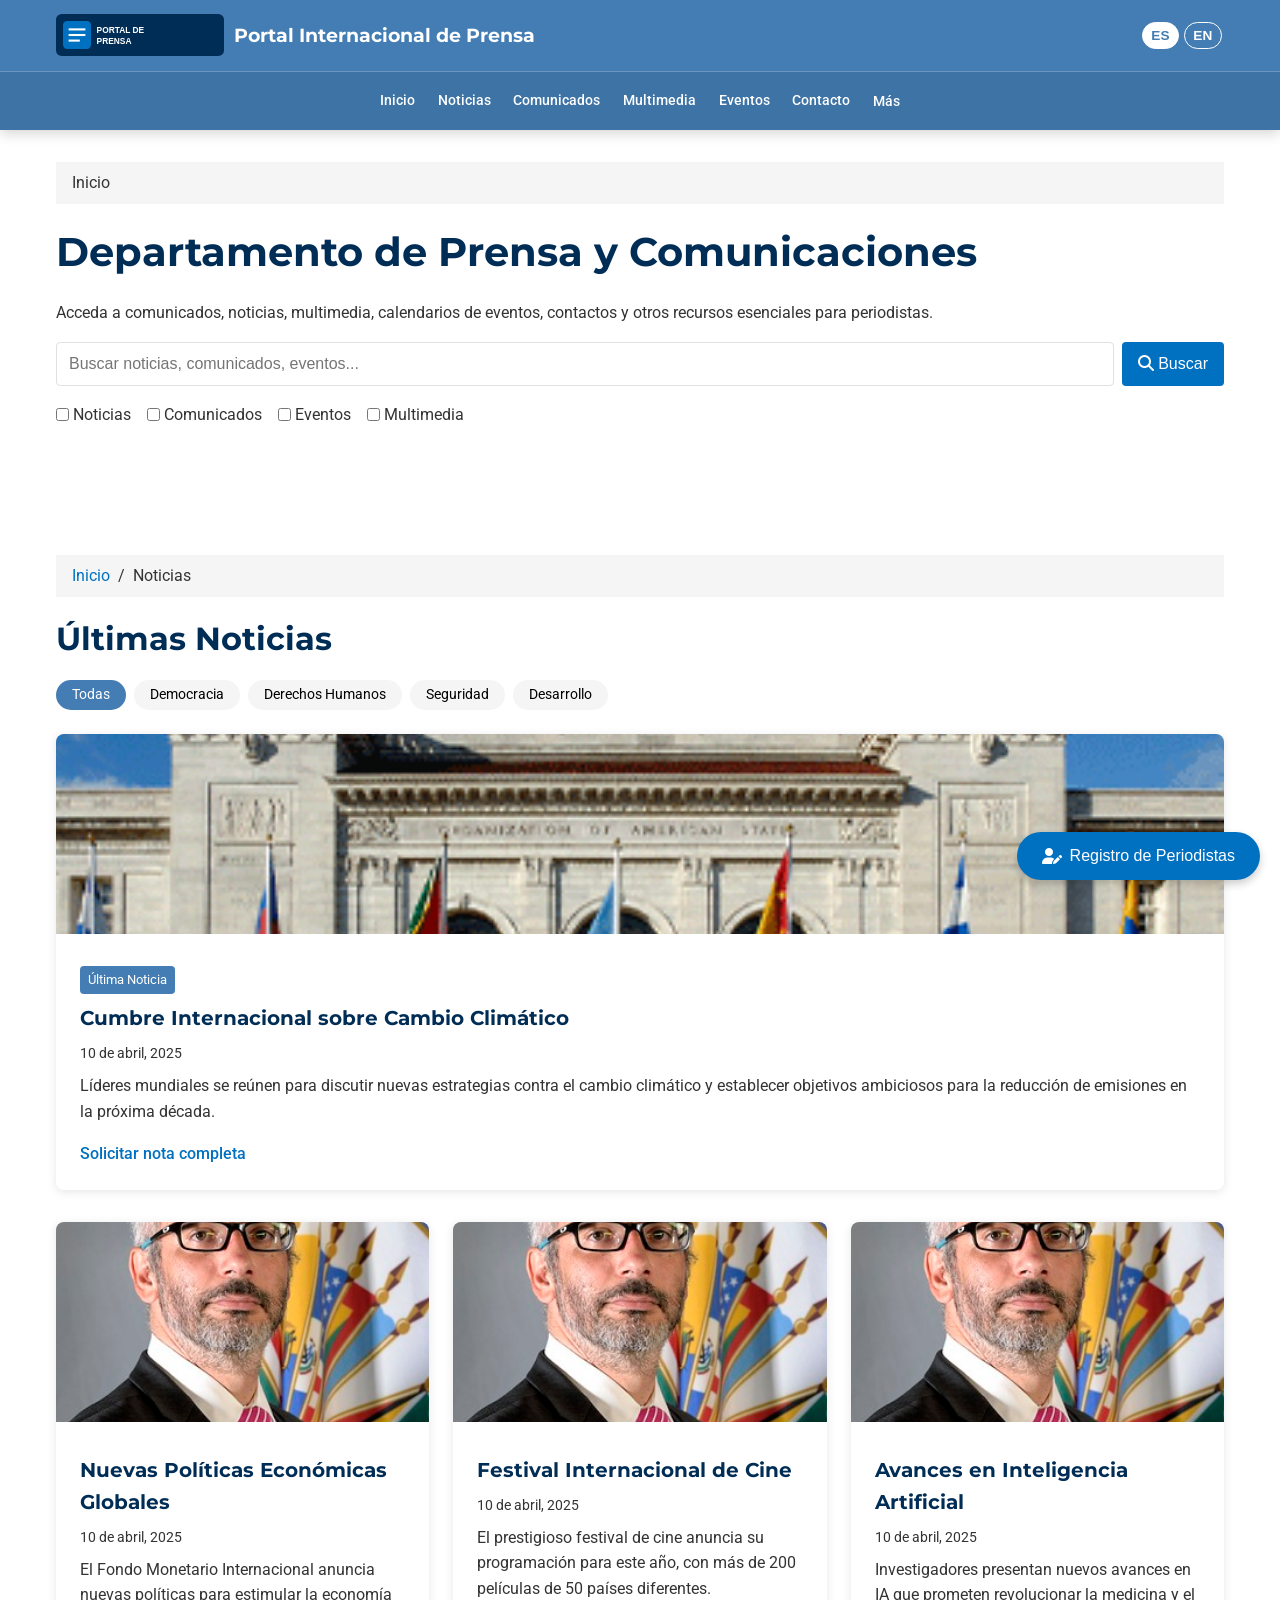
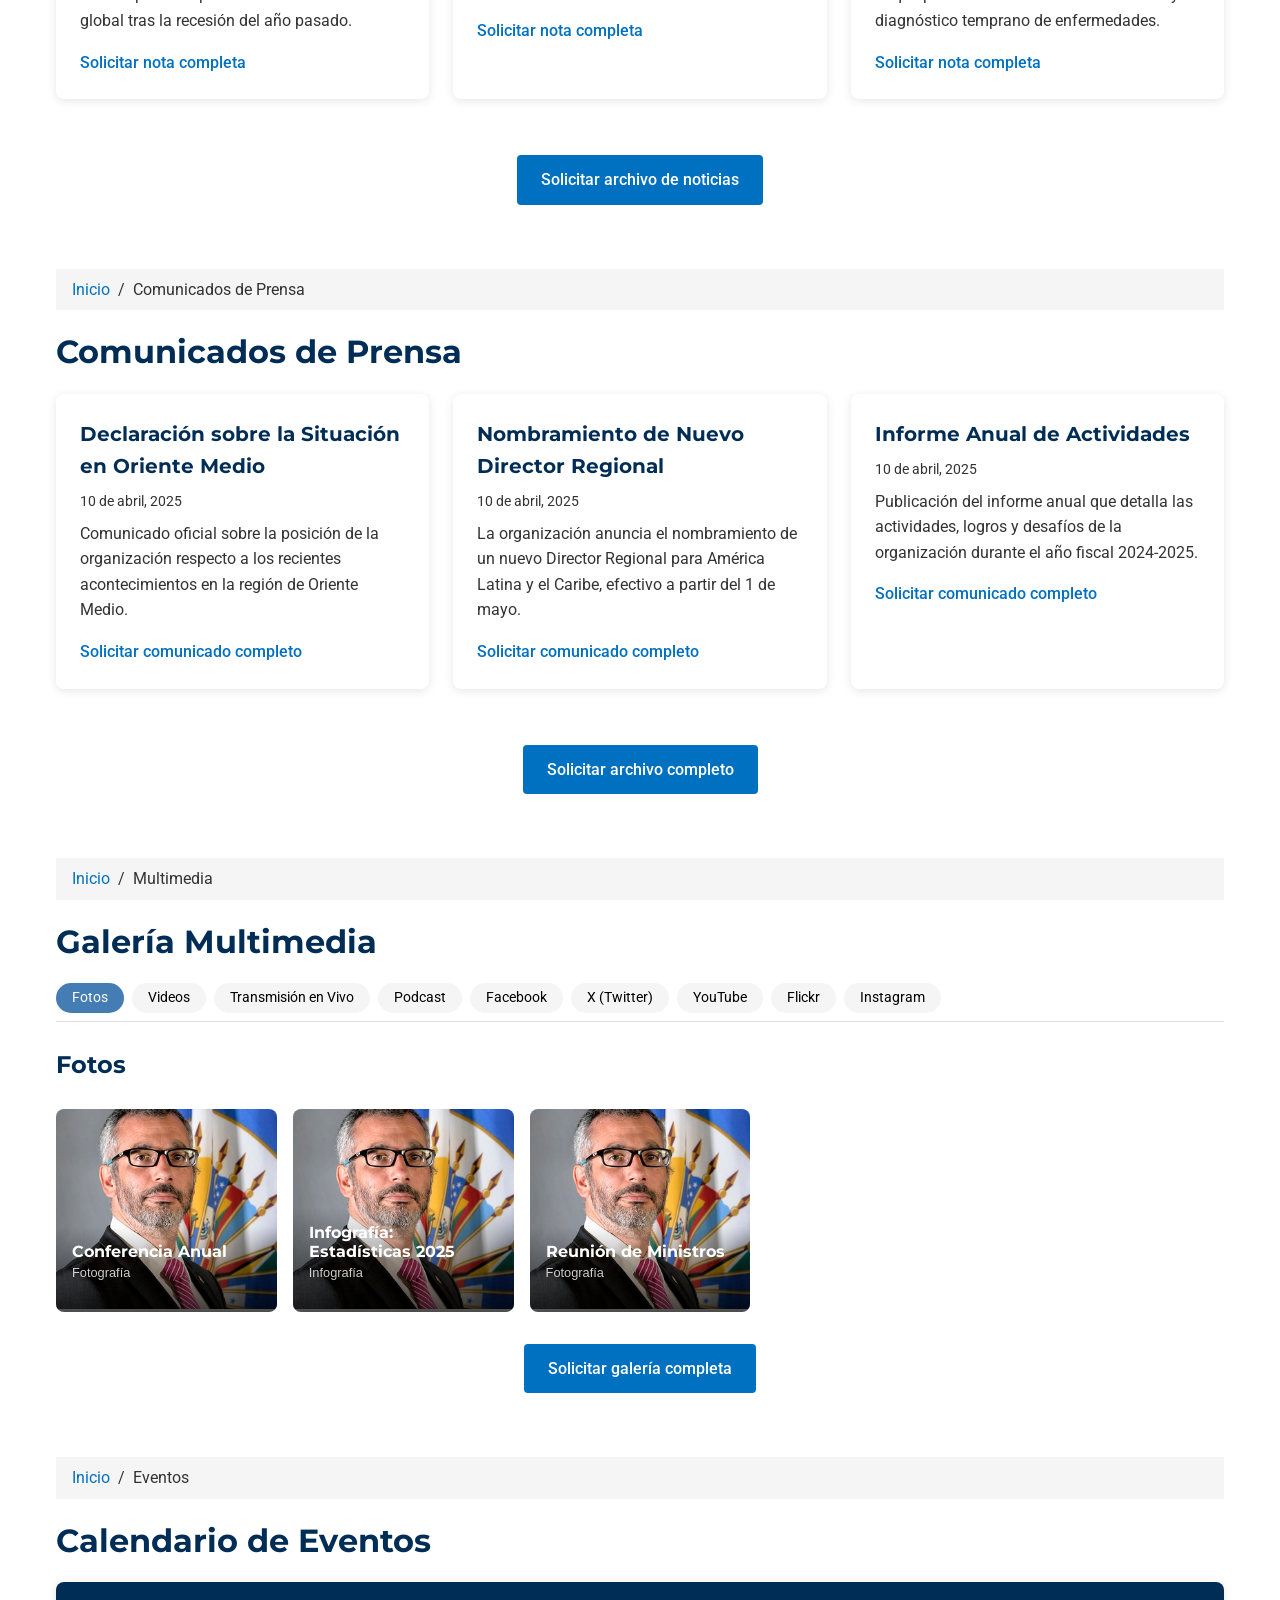
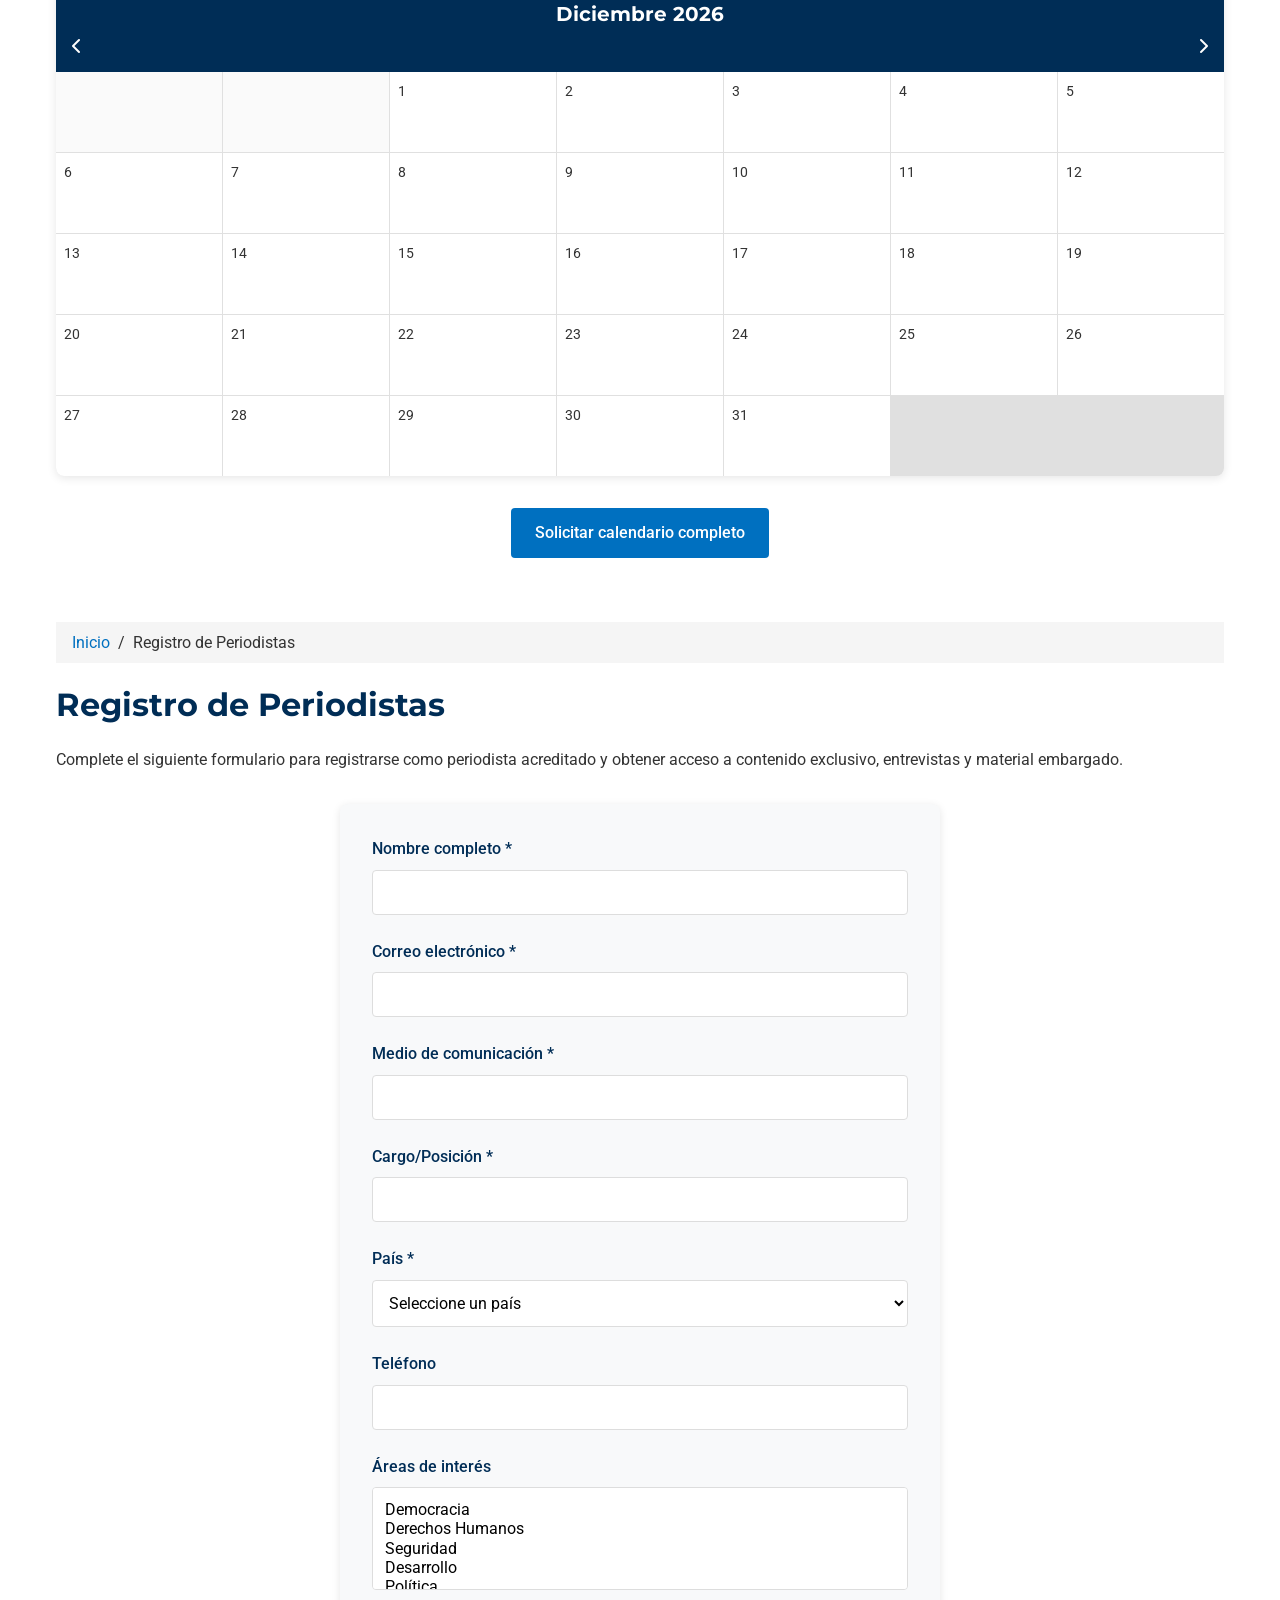
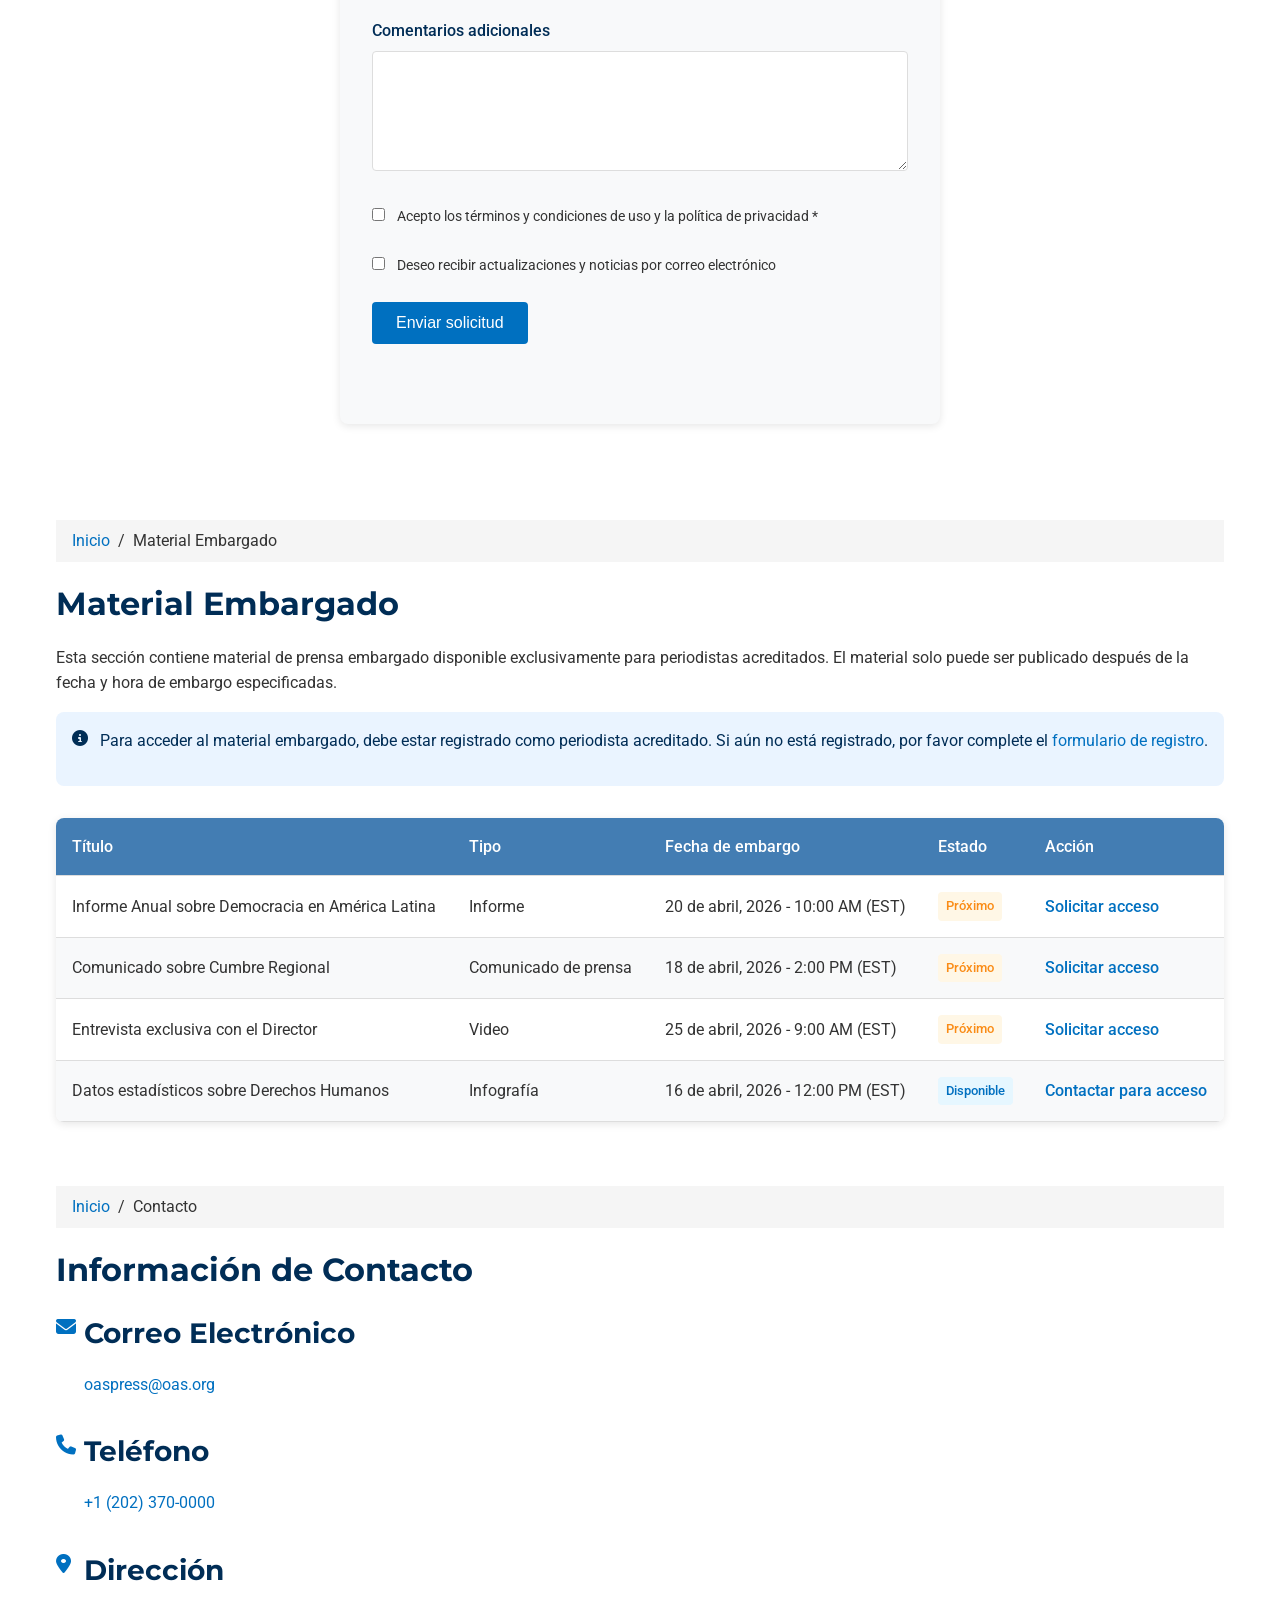
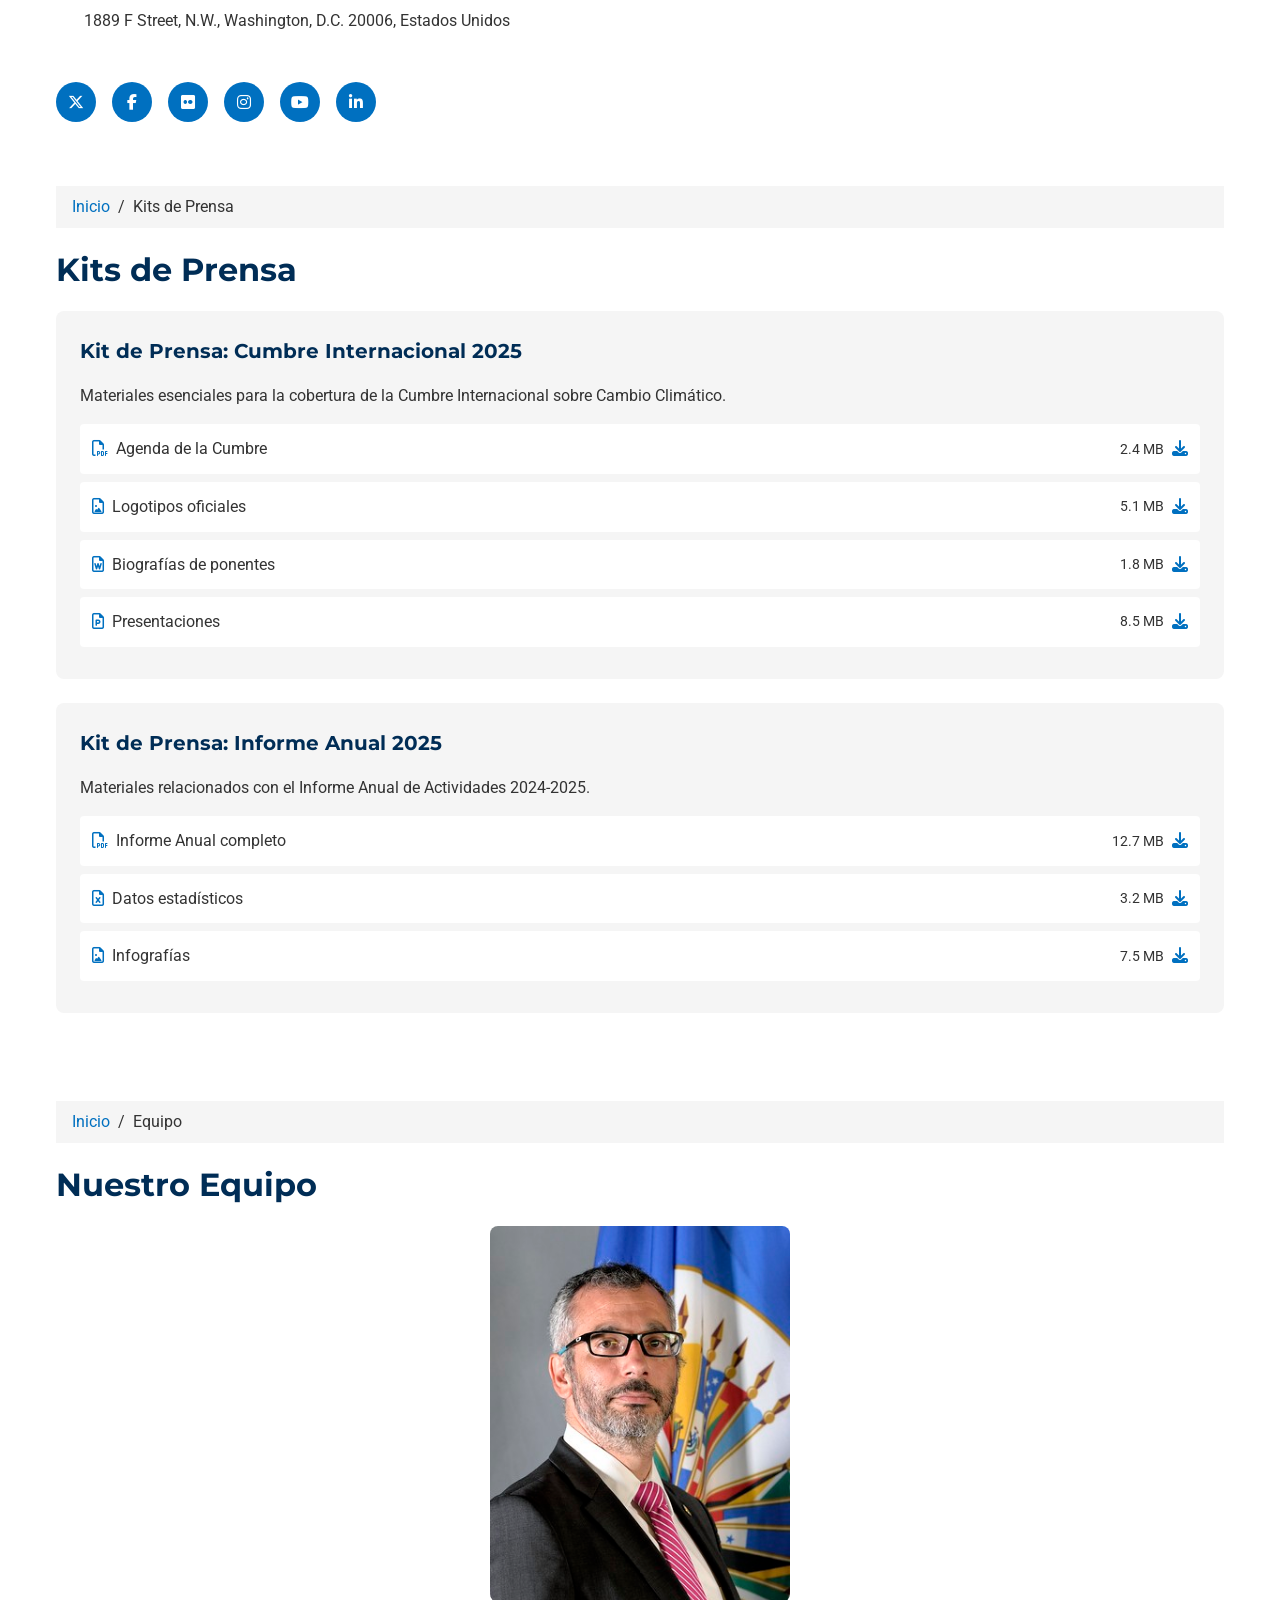
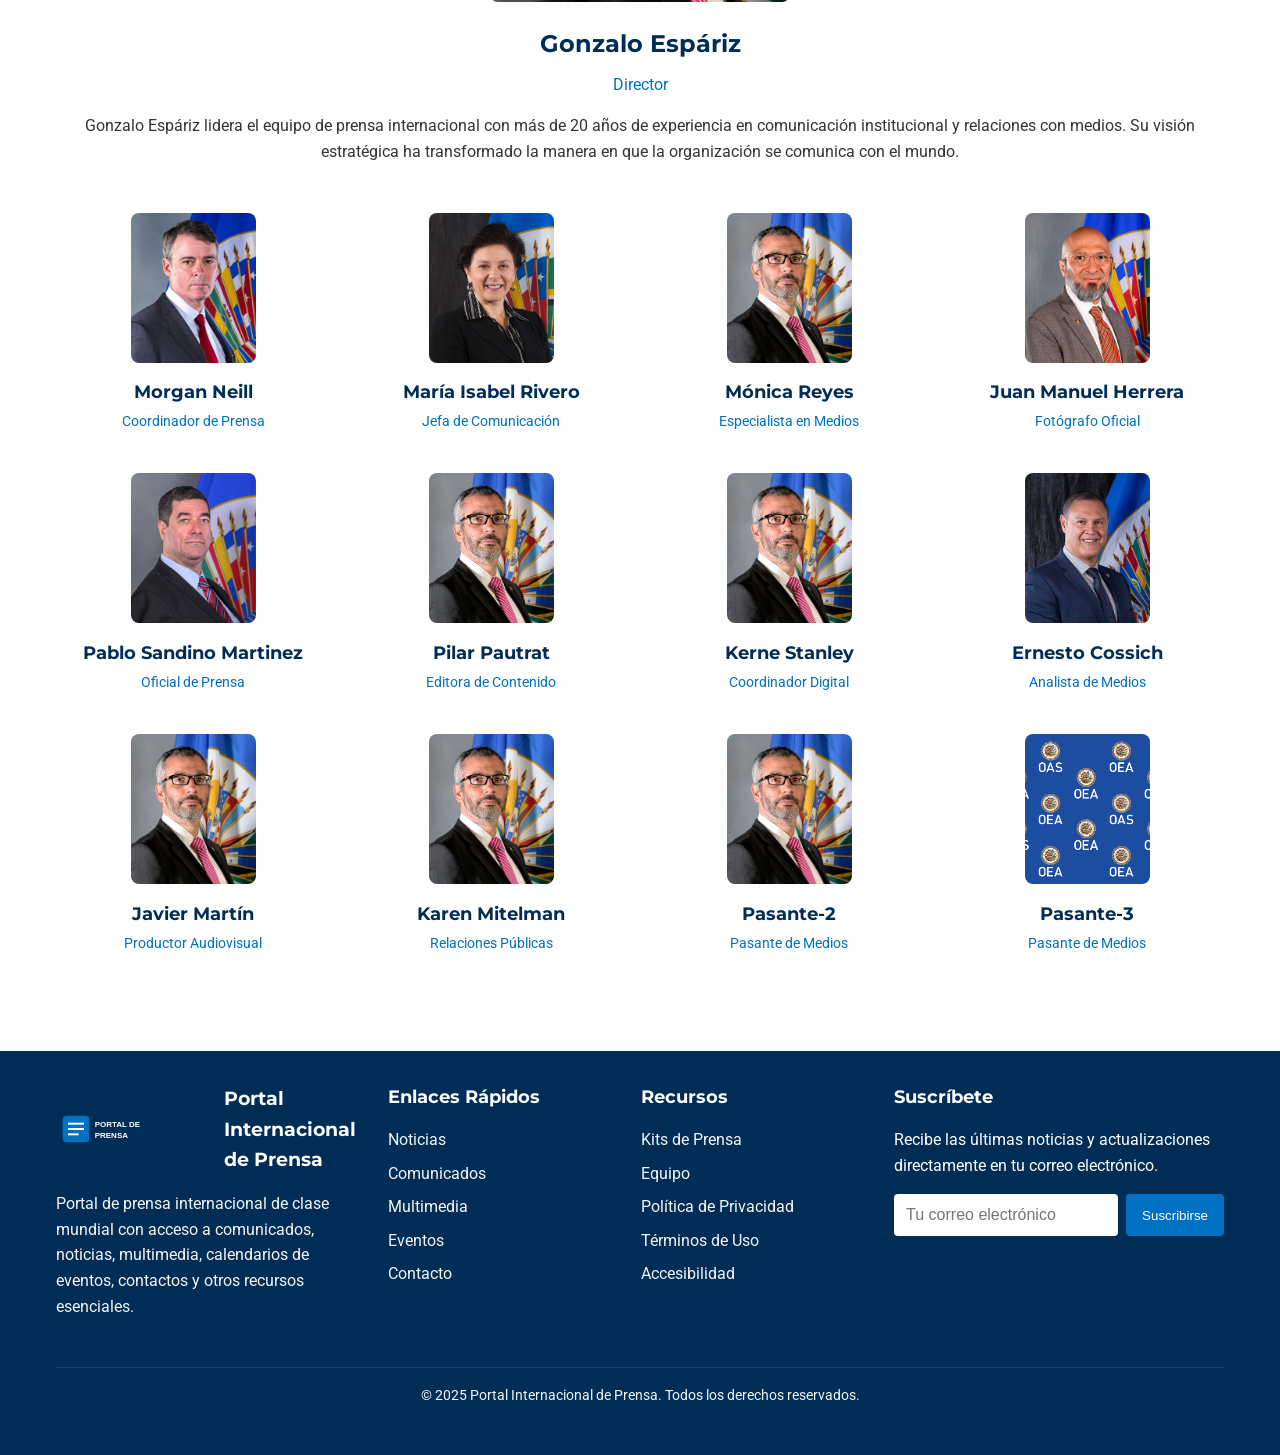
==== commit 8bf48cac: "Corregir iconos redes sociales en footer: X, Facebook, Flickr, Instagram, YouTube, LinkedIn" ====
--- a/website/index.html
+++ b/website/index.html
@@ -12,7 +12,7 @@
     <!-- Fuentes de Google -->
     <link href="https://fonts.googleapis.com/css2?family=Montserrat:wght@400;500;600;700&family=Roboto:wght@300;400;500;700&display=swap" rel="stylesheet">
     <!-- Font Awesome para iconos -->
-    <link rel="stylesheet" href="https://cdnjs.cloudflare.com/ajax/libs/font-awesome/6.0.0/css/all.min.css">
+    <link rel="stylesheet" href="https://cdnjs.cloudflare.com/ajax/libs/font-awesome/6.5.0/css/all.min.css">
 </head>
 <body>
     <!-- Header -->
@@ -786,19 +786,22 @@
 
             <div class="social-links">
                 <a href="https://twitter.com/oea_oficial" class="social-link" target="_blank" rel="noopener noreferrer" aria-label="Visitar perfil en X">
-                    <i class="fab fa-x-/"></i>
+                    <i class="fa-brands fa-x-twitter"></i>
                 </a>
                 <a href="https://www.facebook.com/OEAoficial" class="social-link" target="_blank" rel="noopener noreferrer" aria-label="Visitar página en Facebook">
-                    <i class="fab fa-facebook-f"></i>
+                    <i class="fa-brands fa-facebook-f"></i>
+                </a>
+                <a href="https://www.flickr.com/photos/oasoea/" class="social-link" target="_blank" rel="noopener noreferrer" aria-label="Visitar galería en Flickr">
+                    <i class="fa-brands fa-flickr"></i>
                 </a>
                 <a href="https://www.instagram.com/oea_oficial/?hl=en" class="social-link" target="_blank" rel="noopener noreferrer" aria-label="Visitar perfil en Instagram">
-                    <i class="fab fa-instagram"></i>
+                    <i class="fa-brands fa-instagram"></i>
                 </a>
                 <a href="https://www.youtube.com/user/OASVideos" class="social-link" target="_blank" rel="noopener noreferrer" aria-label="Visitar canal en YouTube">
-                    <i class="fab fa-youtube"></i>
+                    <i class="fa-brands fa-youtube"></i>
                 </a>
                 <a href="https://www.linkedin.com/company/organizacion-de-los-estados-americanos" class="social-link" target="_blank" rel="noopener noreferrer" aria-label="Visitar perfil en LinkedIn">
-                    <i class="fab fa-linkedin-in"></i>
+                    <i class="fa-brands fa-linkedin-in"></i>
                 </a>
             </div>
         </div>
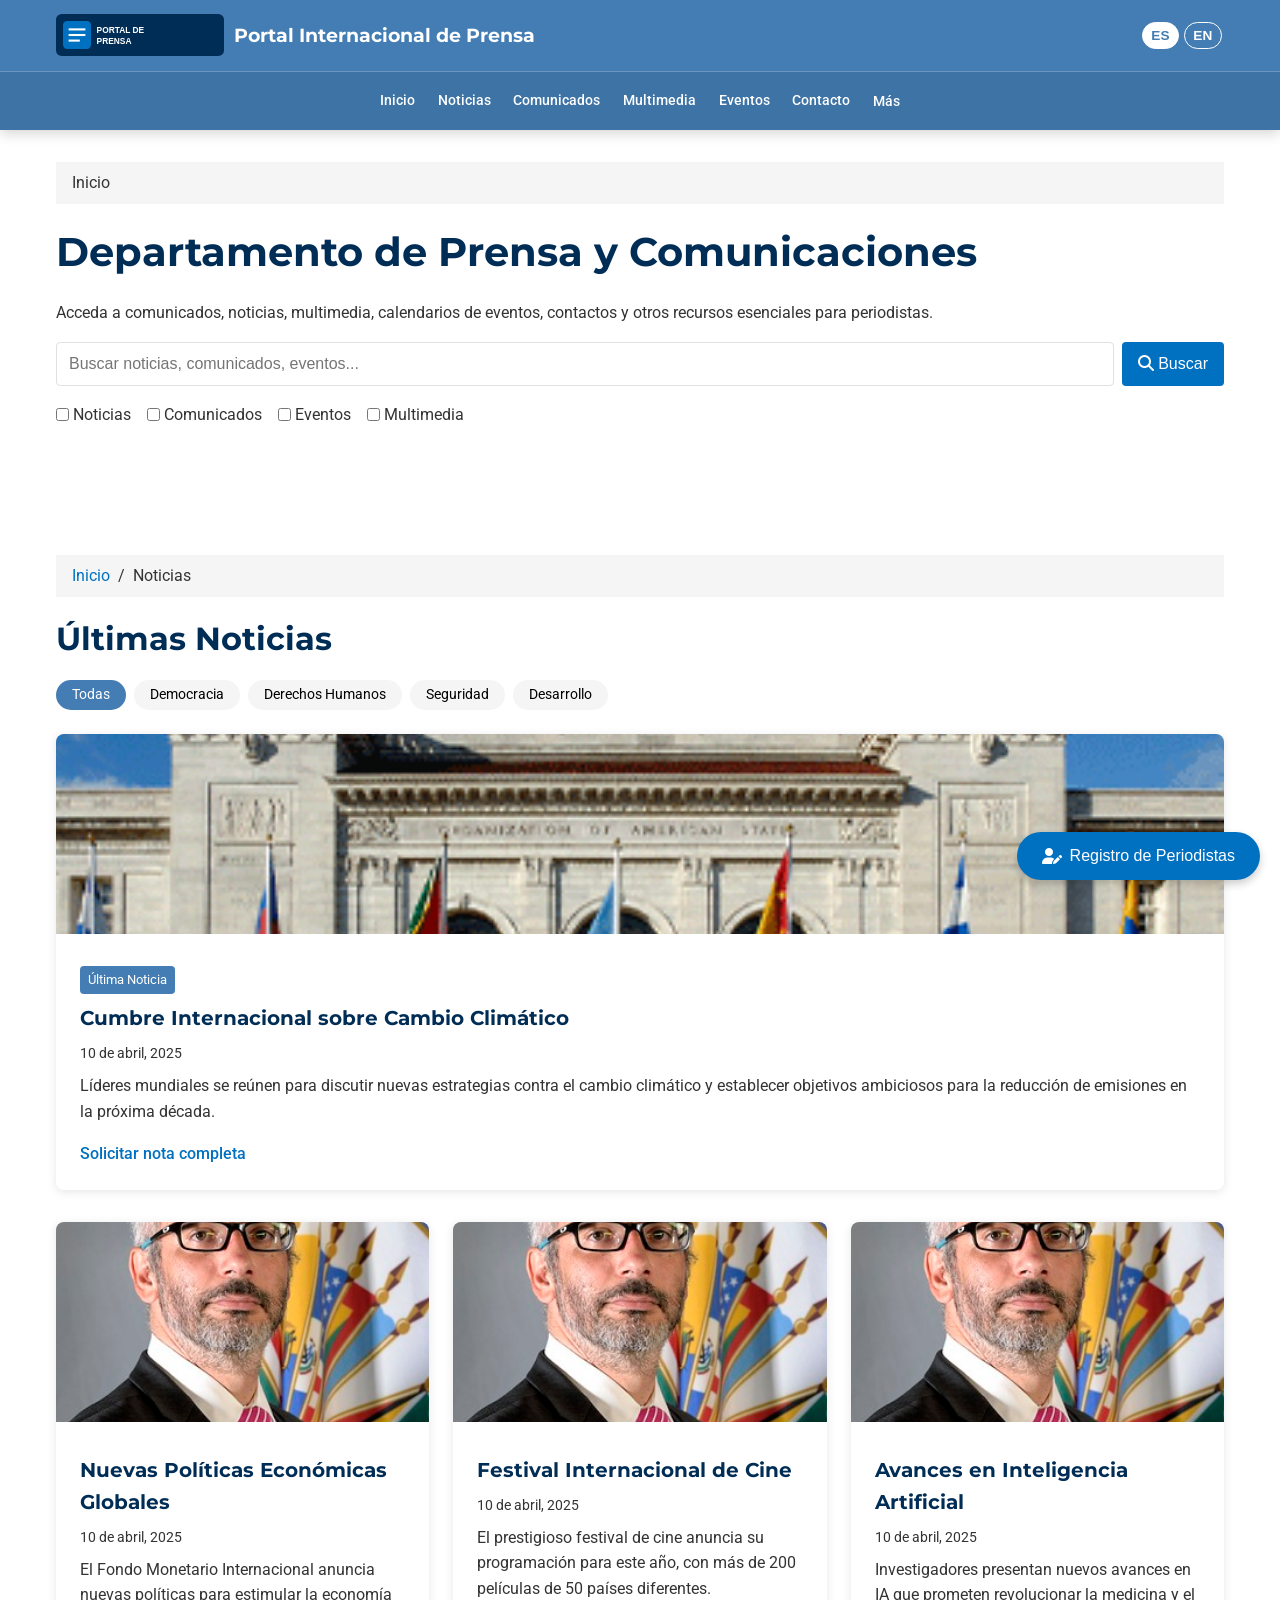
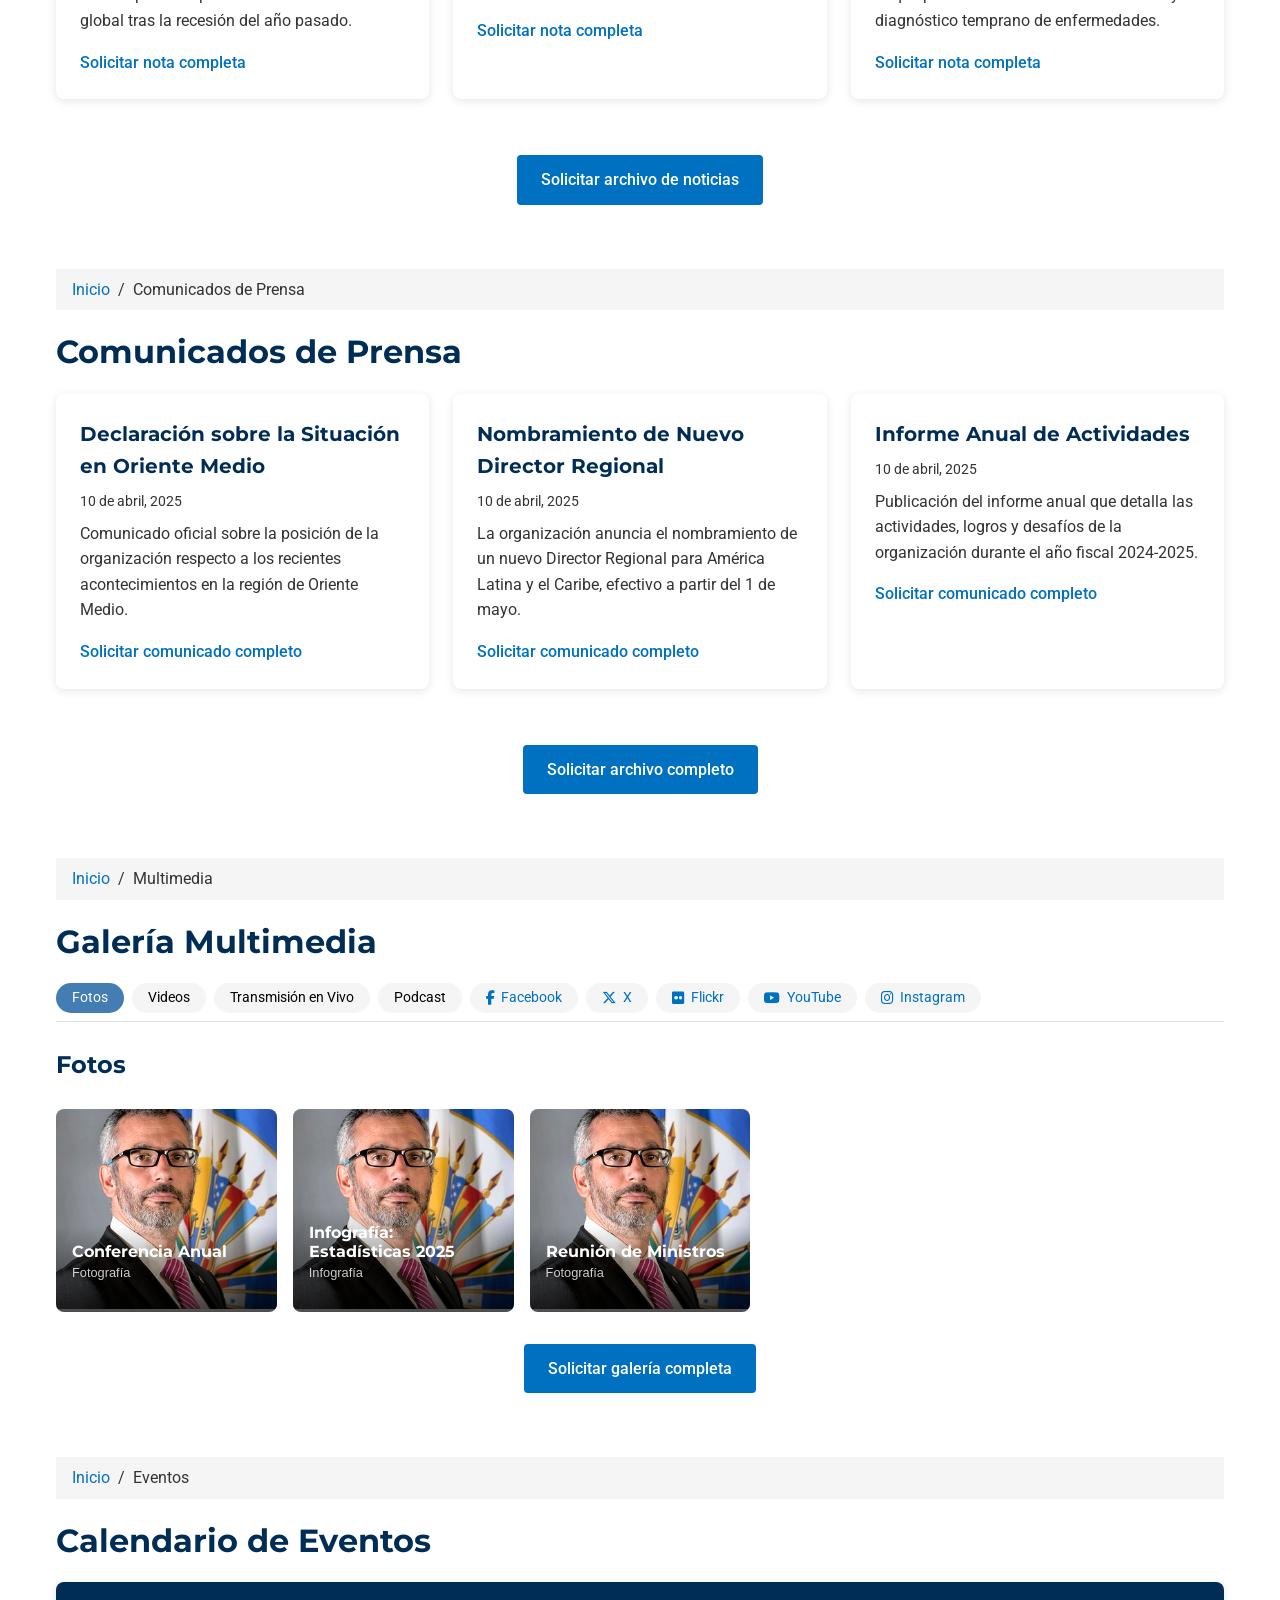
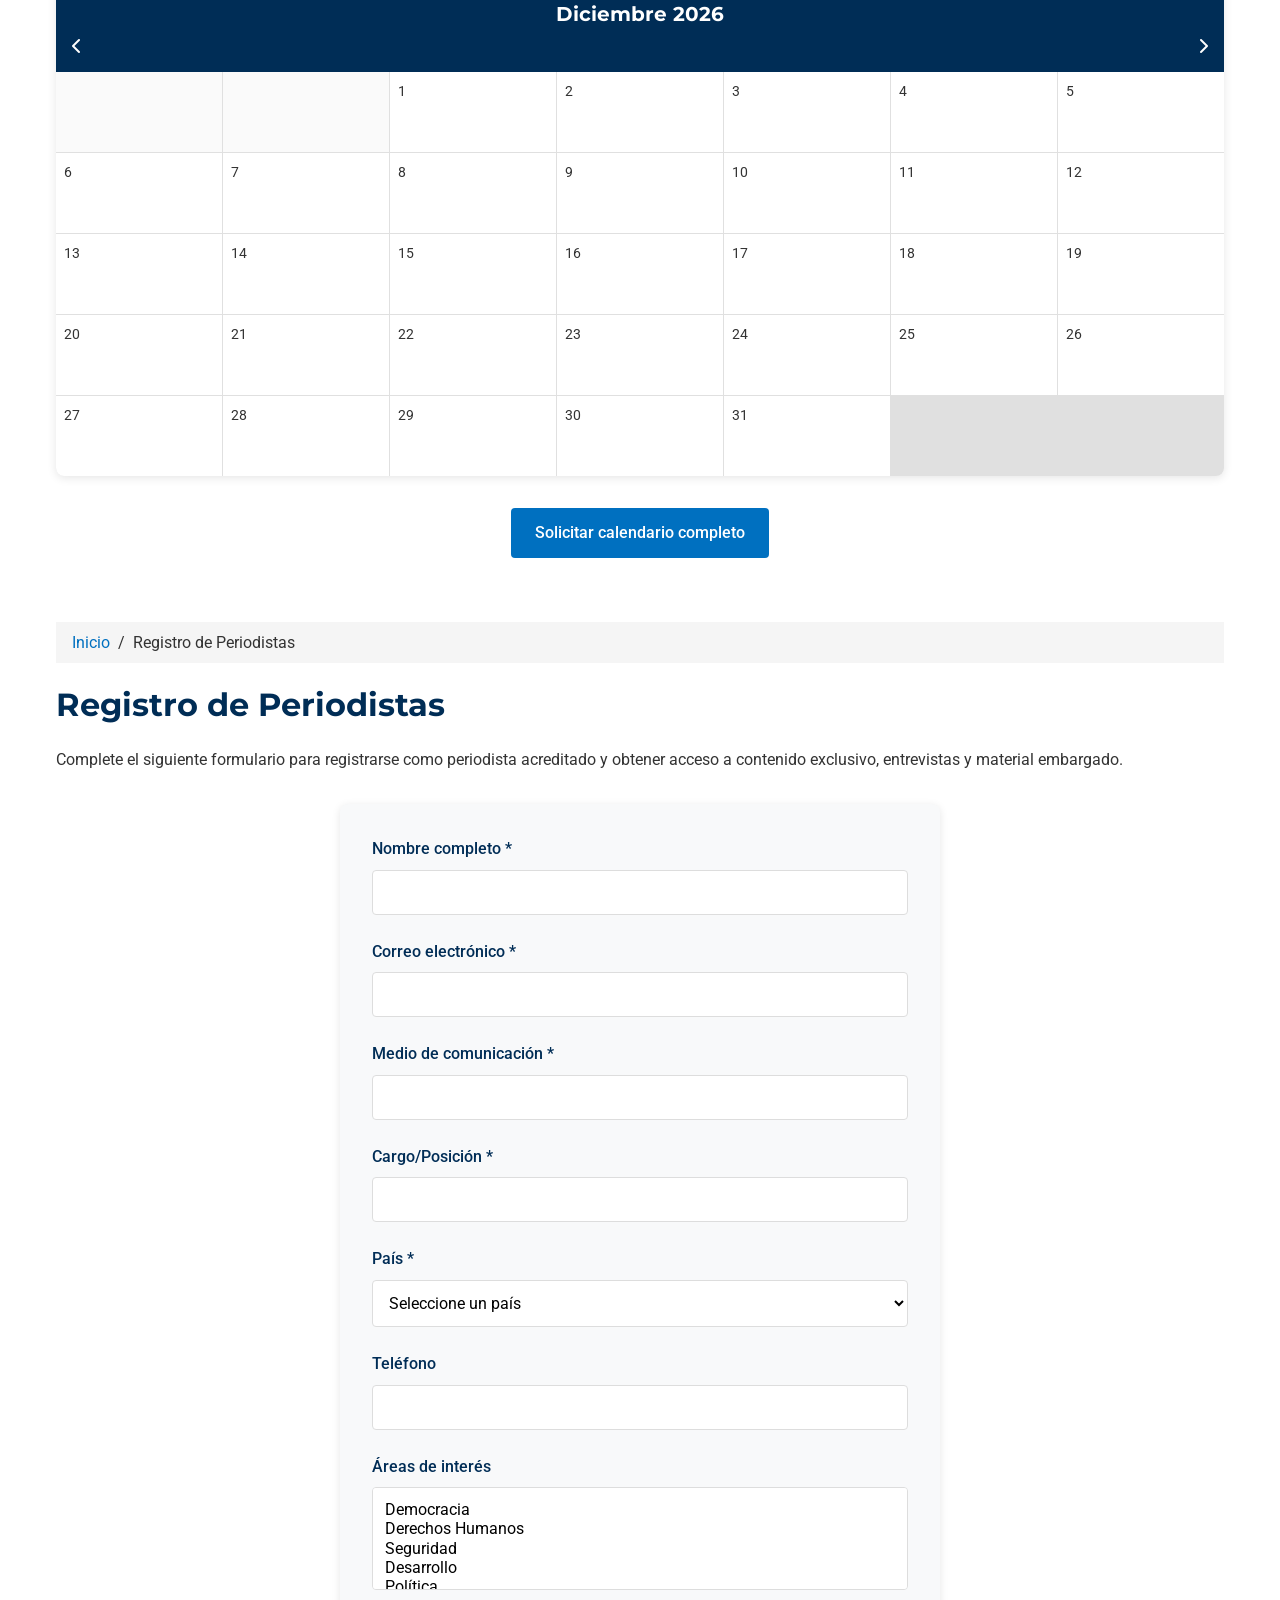
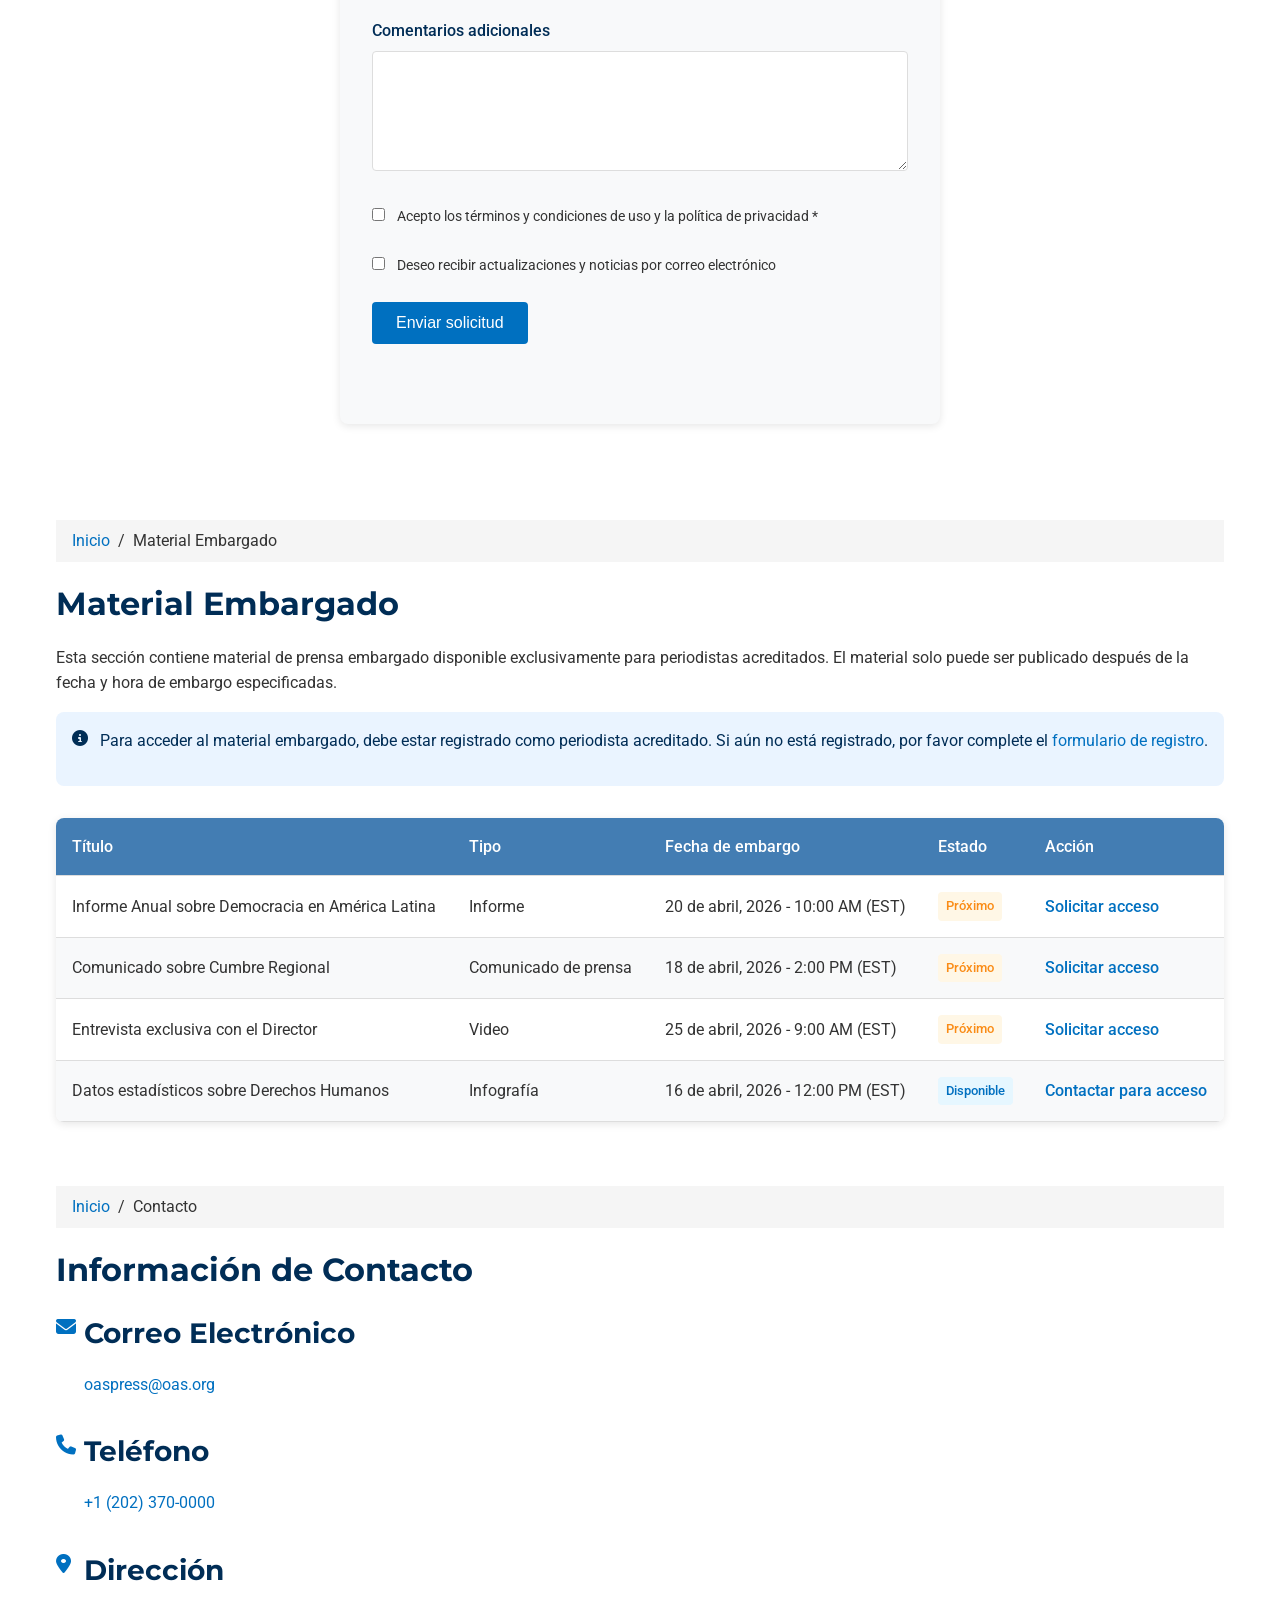
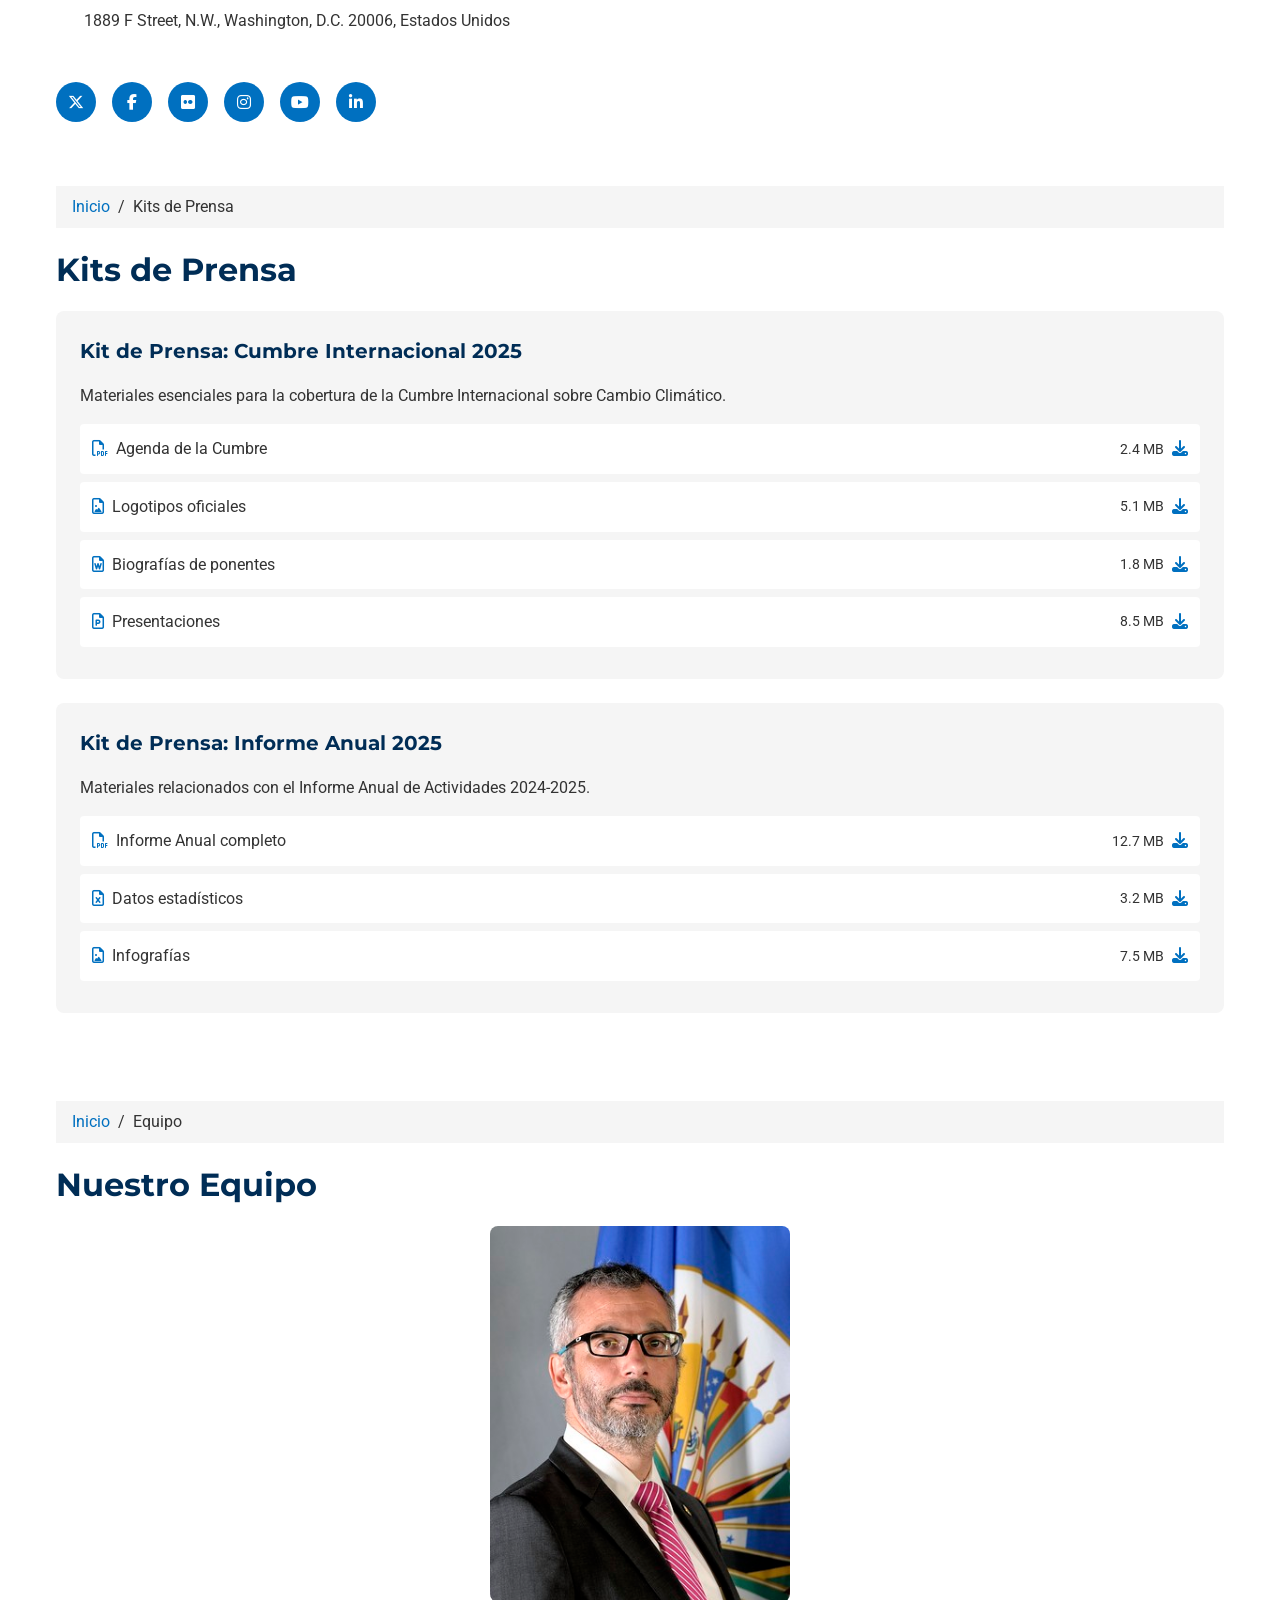
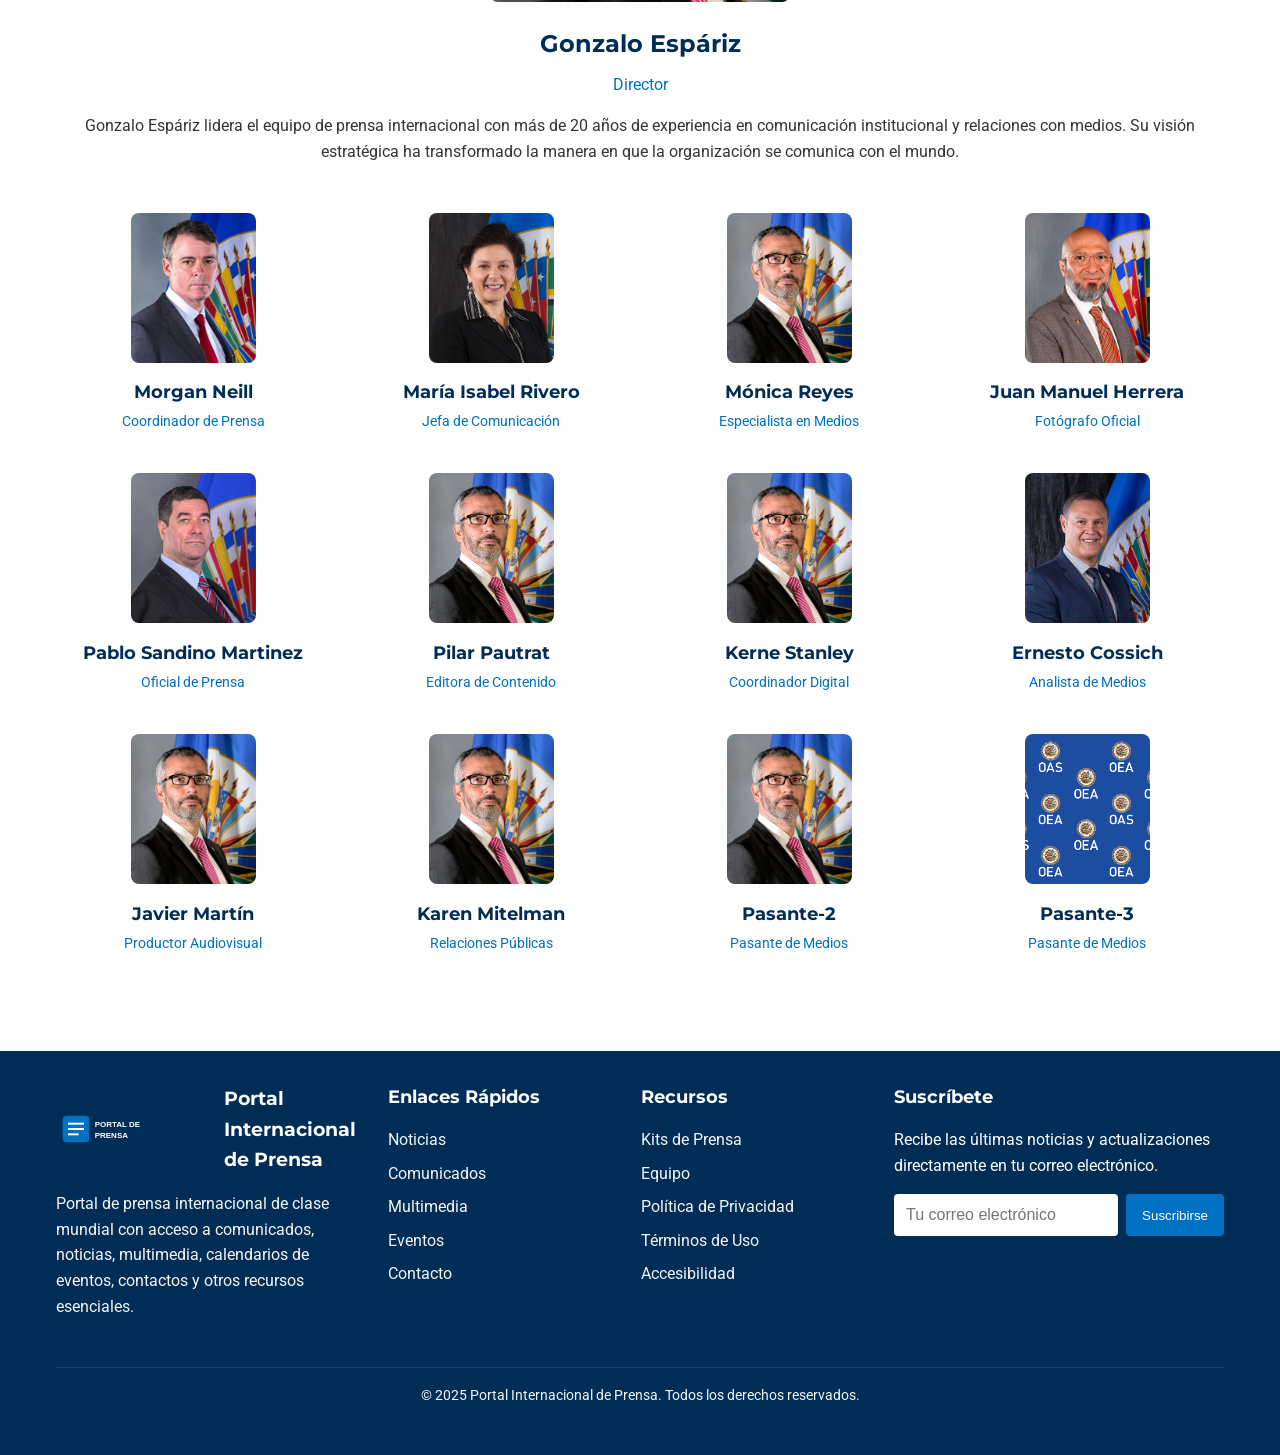
==== commit c30ae867: "Galería Multimedia: tabs de redes sociales abren portal directo sin paso intermedio" ====
--- a/website/index.html
+++ b/website/index.html
@@ -256,11 +256,11 @@
                 <button type="button" class="multimedia-tab" data-tab="videos" role="tab" aria-selected="false" aria-controls="videos-content" id="tab-videos">Videos</button>
                 <button type="button" class="multimedia-tab" data-tab="transmision" role="tab" aria-selected="false" aria-controls="transmision-content" id="tab-transmision">Transmisión en Vivo</button>
                 <button type="button" class="multimedia-tab" data-tab="podcast" role="tab" aria-selected="false" aria-controls="podcast-content" id="tab-podcast">Podcast</button>
-                <button type="button" class="multimedia-tab" data-tab="facebook" role="tab" aria-selected="false" aria-controls="facebook-content" id="tab-facebook">Facebook</button>
-                <button type="button" class="multimedia-tab" data-tab="twitter" role="tab" aria-selected="false" aria-controls="twitter-content" id="tab-twitter">X (Twitter)</button>
-                <button type="button" class="multimedia-tab" data-tab="youtube" role="tab" aria-selected="false" aria-controls="youtube-content" id="tab-youtube">YouTube</button>
-                <button type="button" class="multimedia-tab" data-tab="flickr" role="tab" aria-selected="false" aria-controls="flickr-content" id="tab-flickr">Flickr</button>
-                <button type="button" class="multimedia-tab" data-tab="instagram" role="tab" aria-selected="false" aria-controls="instagram-content" id="tab-instagram">Instagram</button>
+                <a href="https://www.facebook.com/OEAoficial" class="multimedia-tab multimedia-tab-external" target="_blank" rel="noopener noreferrer" id="tab-facebook"><i class="fa-brands fa-facebook-f"></i> Facebook</a>
+                <a href="https://twitter.com/oea_oficial" class="multimedia-tab multimedia-tab-external" target="_blank" rel="noopener noreferrer" id="tab-twitter"><i class="fa-brands fa-x-twitter"></i> X</a>
+                <a href="https://www.flickr.com/photos/oasoea/" class="multimedia-tab multimedia-tab-external" target="_blank" rel="noopener noreferrer" id="tab-flickr"><i class="fa-brands fa-flickr"></i> Flickr</a>
+                <a href="https://www.youtube.com/user/OASVideos" class="multimedia-tab multimedia-tab-external" target="_blank" rel="noopener noreferrer" id="tab-youtube"><i class="fa-brands fa-youtube"></i> YouTube</a>
+                <a href="https://www.instagram.com/oea_oficial/?hl=en" class="multimedia-tab multimedia-tab-external" target="_blank" rel="noopener noreferrer" id="tab-instagram"><i class="fa-brands fa-instagram"></i> Instagram</a>
             </div>
             
             <!-- Contenido de Fotos -->
@@ -332,75 +332,6 @@
                 </div>
             </div>
             
-            <!-- Contenido de Facebook -->
-            <div class="multimedia-content" id="facebook-content">
-                <h3 class="multimedia-title">Facebook</h3>
-                <div class="social-media-grid">
-                    <div class="card">
-                        <div class="card-content">
-                            <h3 class="card-title">Página de Facebook</h3>
-                            <p class="card-text">Sigue nuestras actualizaciones en Facebook para estar al día con las últimas noticias y eventos.</p>
-                            <a href="https://www.facebook.com/OEAoficial" class="card-link" target="_blank" rel="noopener noreferrer">Visitar página de Facebook</a>
-                        </div>
-                    </div>
-                </div>
-            </div>
-            
-            <!-- Contenido de Twitter -->
-            <div class="multimedia-content" id="twitter-content">
-                <h3 class="multimedia-title">X (Twitter)</h3>
-                <div class="social-media-grid">
-                    <div class="card">
-                        <div class="card-content">
-                            <h3 class="card-title">Perfil en X</h3>
-                            <p class="card-text">Sigue nuestro perfil en X para actualizaciones en tiempo real y anuncios importantes.</p>
-                            <a href="https://twitter.com/oea_oficial" class="card-link" target="_blank" rel="noopener noreferrer">Visitar perfil en X</a>
-                        </div>
-                    </div>
-                </div>
-            </div>
-            
-            <!-- Contenido de YouTube -->
-            <div class="multimedia-content" id="youtube-content">
-                <h3 class="multimedia-title">YouTube</h3>
-                <div class="social-media-grid">
-                    <div class="card">
-                        <div class="card-content">
-                            <h3 class="card-title">Canal de YouTube</h3>
-                            <p class="card-text">Visita nuestro canal de YouTube para ver videos de eventos, entrevistas y más.</p>
-                            <a href="https://www.youtube.com/user/OASVideos" class="card-link" target="_blank" rel="noopener noreferrer">Visitar canal de YouTube</a>
-                        </div>
-                    </div>
-                </div>
-            </div>
-            
-            <!-- Contenido de Flickr -->
-            <div class="multimedia-content" id="flickr-content">
-                <h3 class="multimedia-title">Flickr</h3>
-                <div class="social-media-grid">
-                    <div class="card">
-                        <div class="card-content">
-                            <h3 class="card-title">Galería en Flickr</h3>
-                            <p class="card-text">Explora nuestra galería de fotos en Flickr con imágenes de alta resolución de eventos y actividades.</p>
-                            <a href="https://www.flickr.com/photos/oasoea/" class="card-link" target="_blank" rel="noopener noreferrer">Visitar galería en Flickr</a>
-                        </div>
-                    </div>
-                </div>
-            </div>
-            
-            <!-- Contenido de Instagram -->
-            <div class="multimedia-content" id="instagram-content">
-                <h3 class="multimedia-title">Instagram</h3>
-                <div class="social-media-grid">
-                    <div class="card">
-                        <div class="card-content">
-                            <h3 class="card-title">Perfil de Instagram</h3>
-                            <p class="card-text">Sigue nuestro perfil de Instagram para ver fotos y videos exclusivos de nuestros eventos.</p>
-                            <a href="https://www.instagram.com/oea_oficial/?hl=en" class="card-link" target="_blank" rel="noopener noreferrer">Visitar perfil de Instagram</a>
-                        </div>
-                    </div>
-                </div>
-            </div>
             
             <div class="text-center" style="margin-top: 2rem; text-align: center;">
                 <a href="#contacto" class="btn">Solicitar galería completa</a>
--- a/website/css/multimedia-tabs.css
+++ b/website/css/multimedia-tabs.css
@@ -21,6 +21,19 @@
 
 .multimedia-tab:hover, .multimedia-tab.active {
   background-color: var(--azul-claro);
+  color: var(--blanco);
+}
+
+/* Tabs de redes sociales — abren portal externo directamente */
+.multimedia-tab-external {
+  text-decoration: none;
+  display: inline-flex;
+  align-items: center;
+  gap: 0.4rem;
+}
+
+.multimedia-tab-external:hover {
+  background-color: var(--azul-oscuro);
   color: var(--blanco);
 }
 
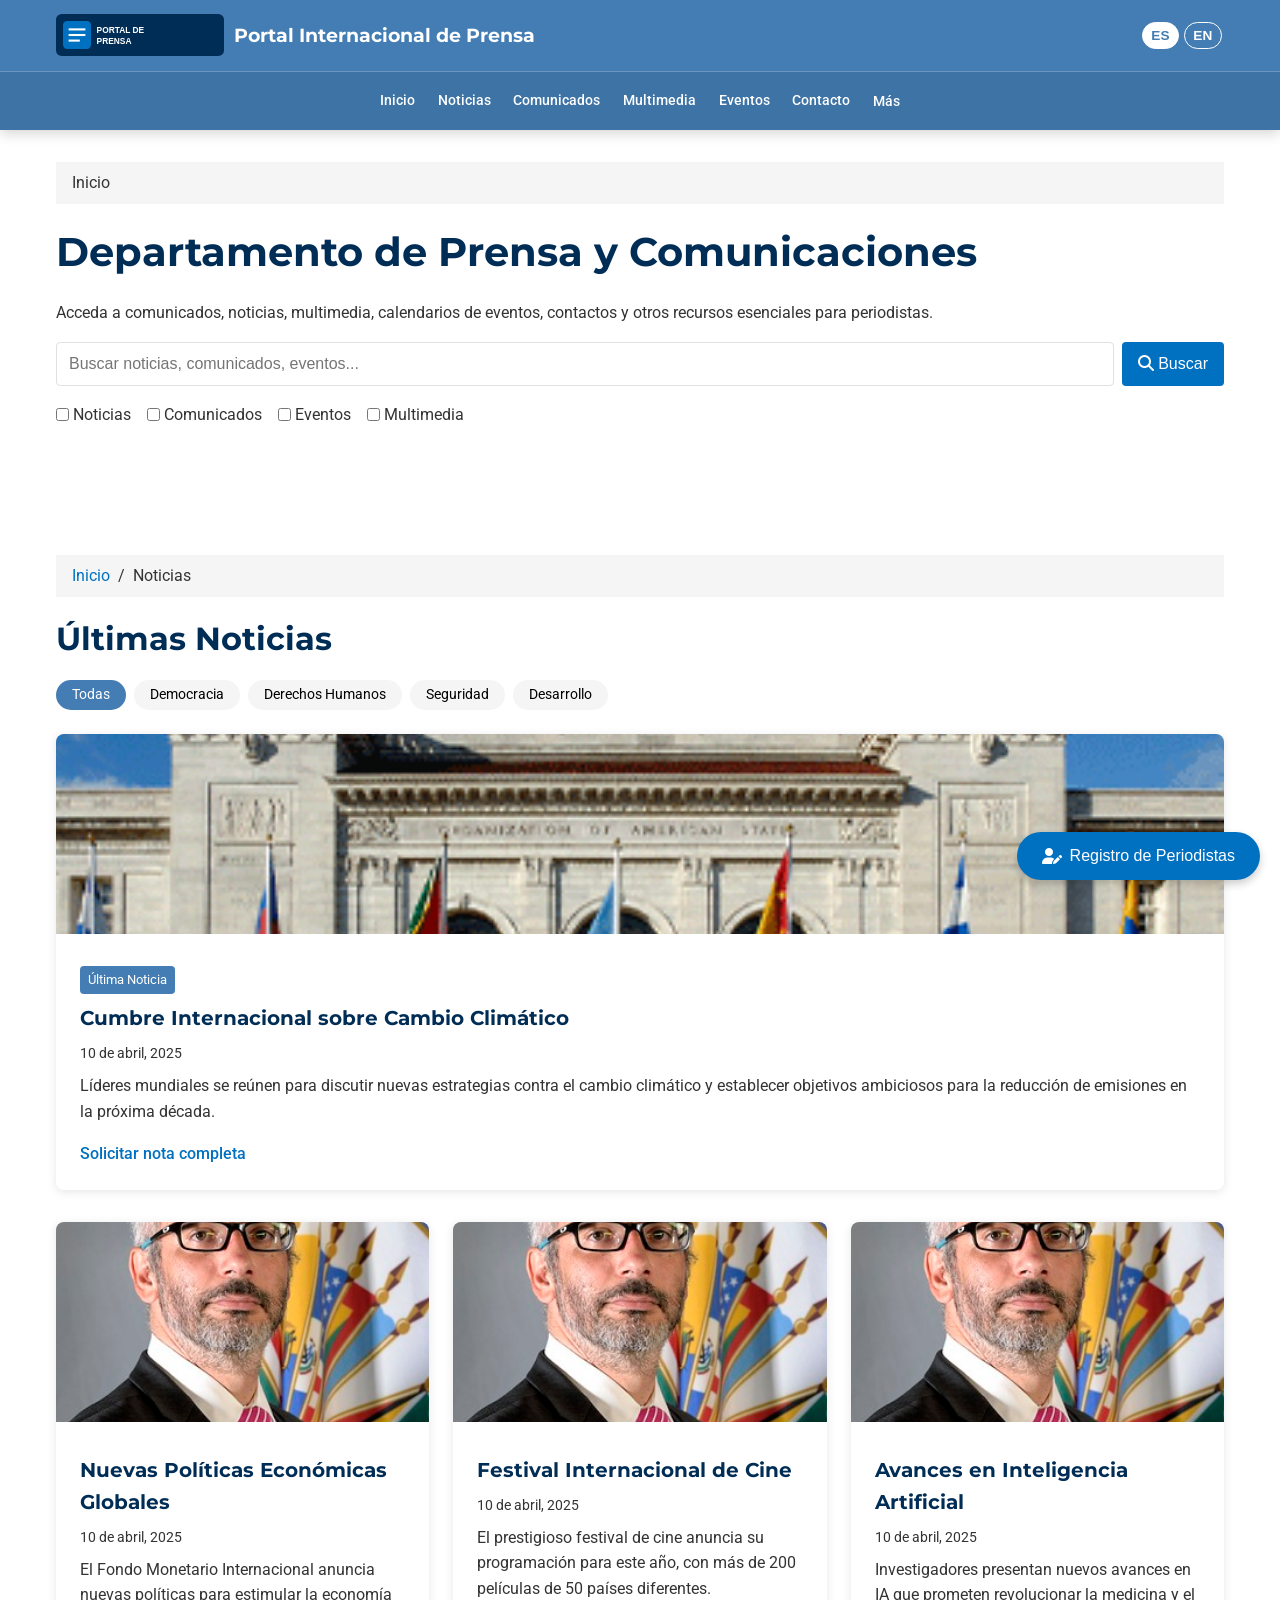
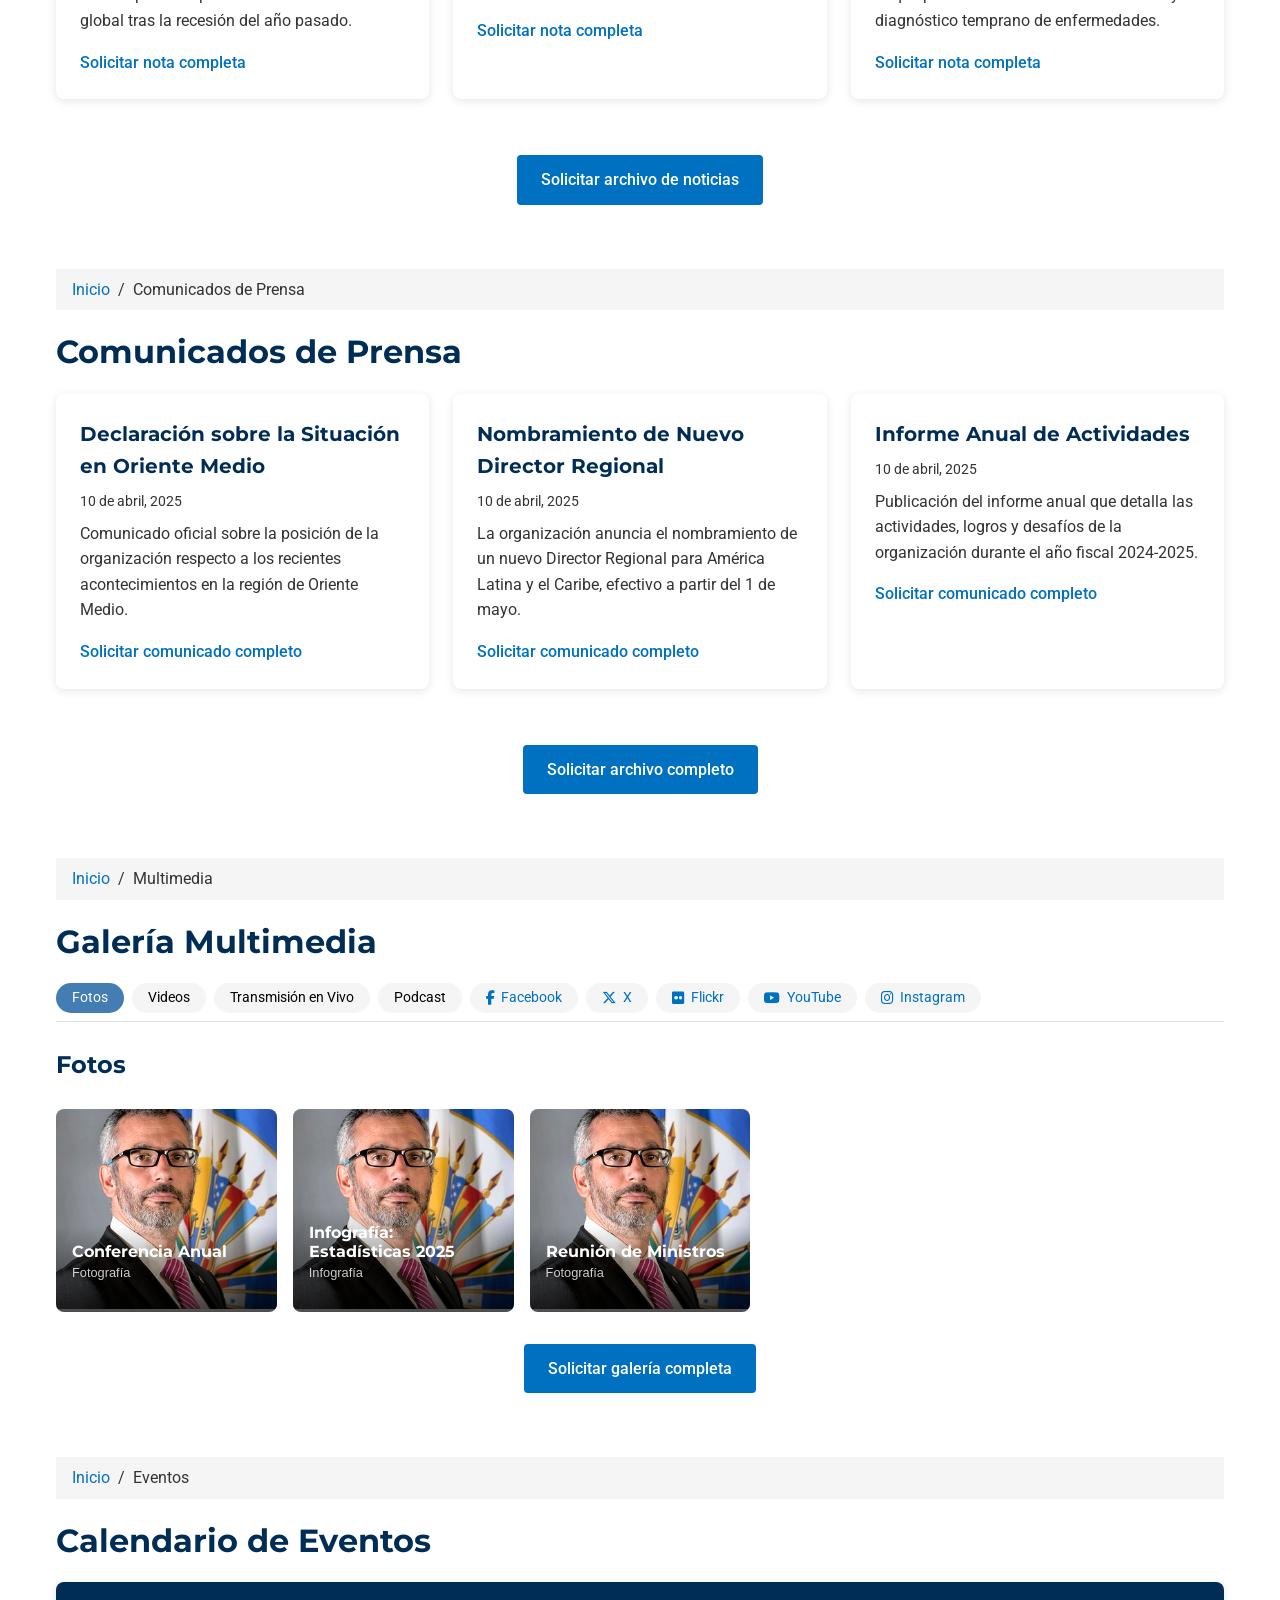
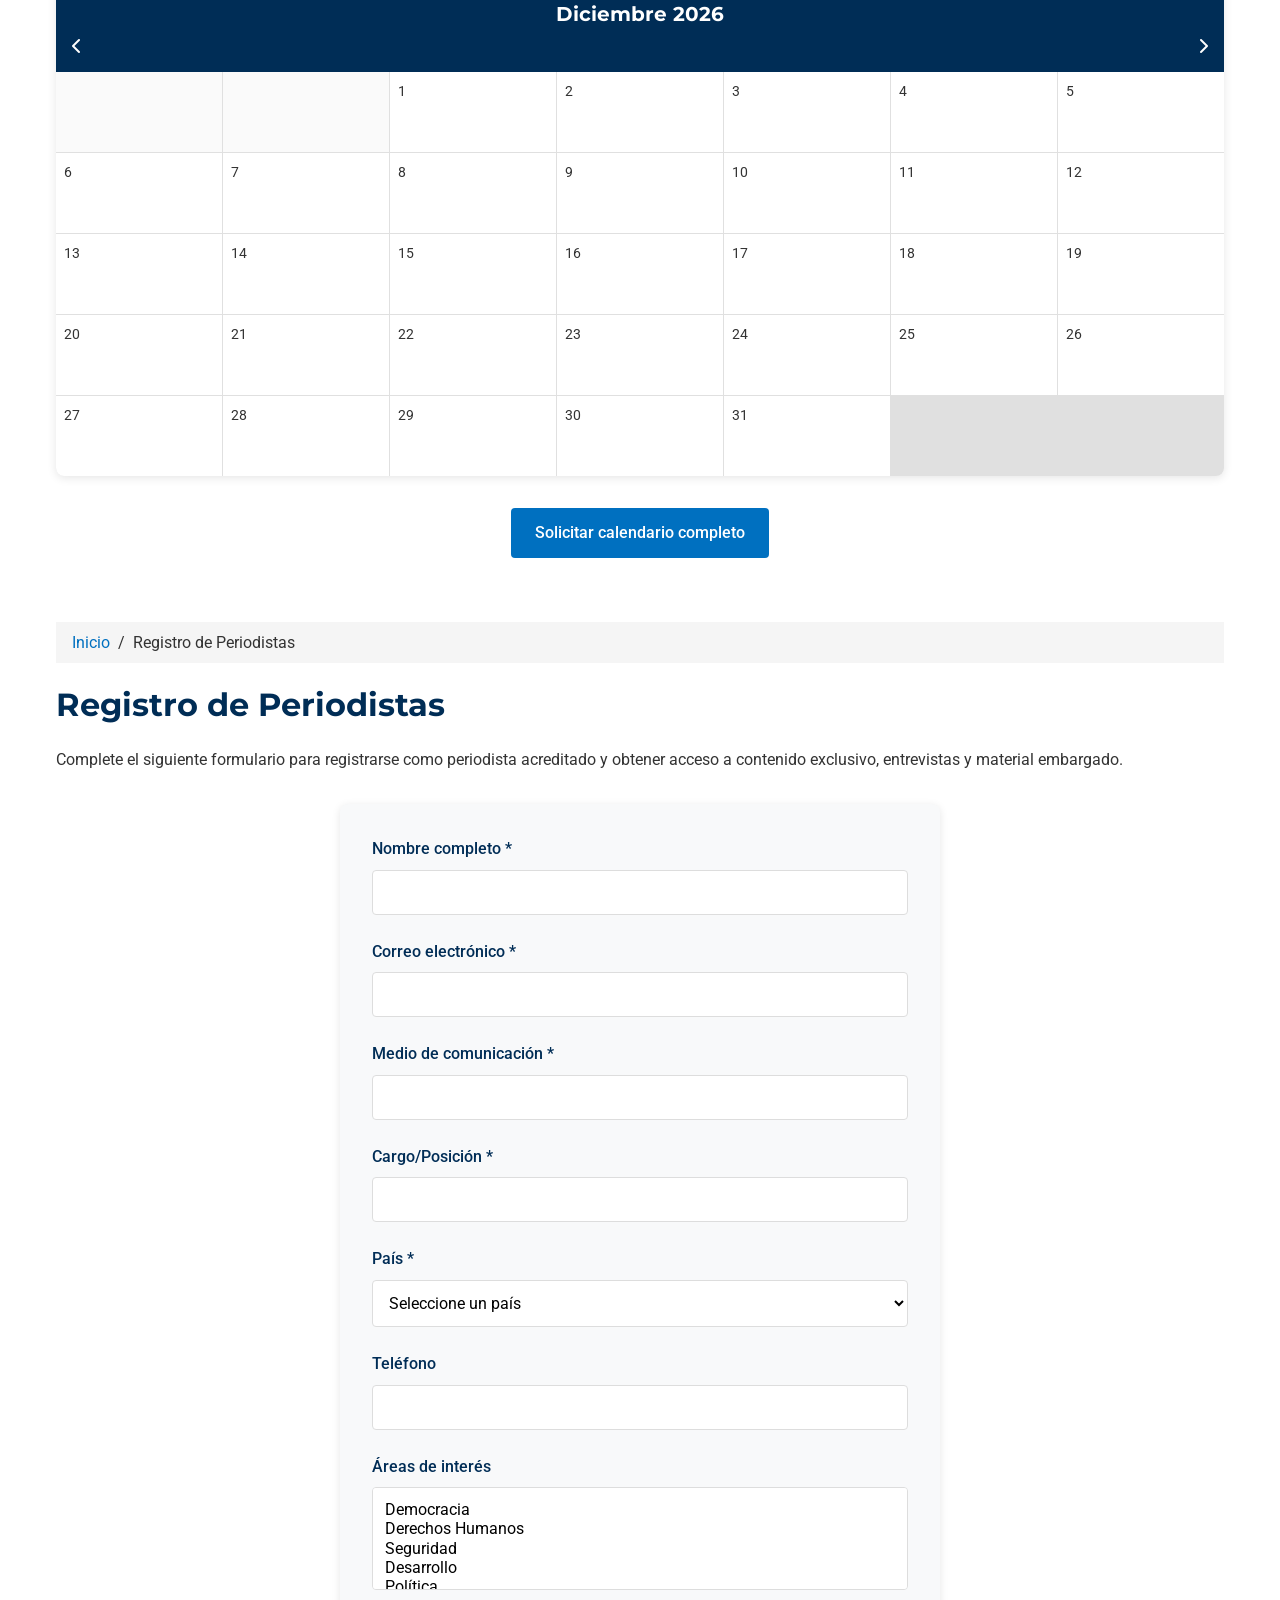
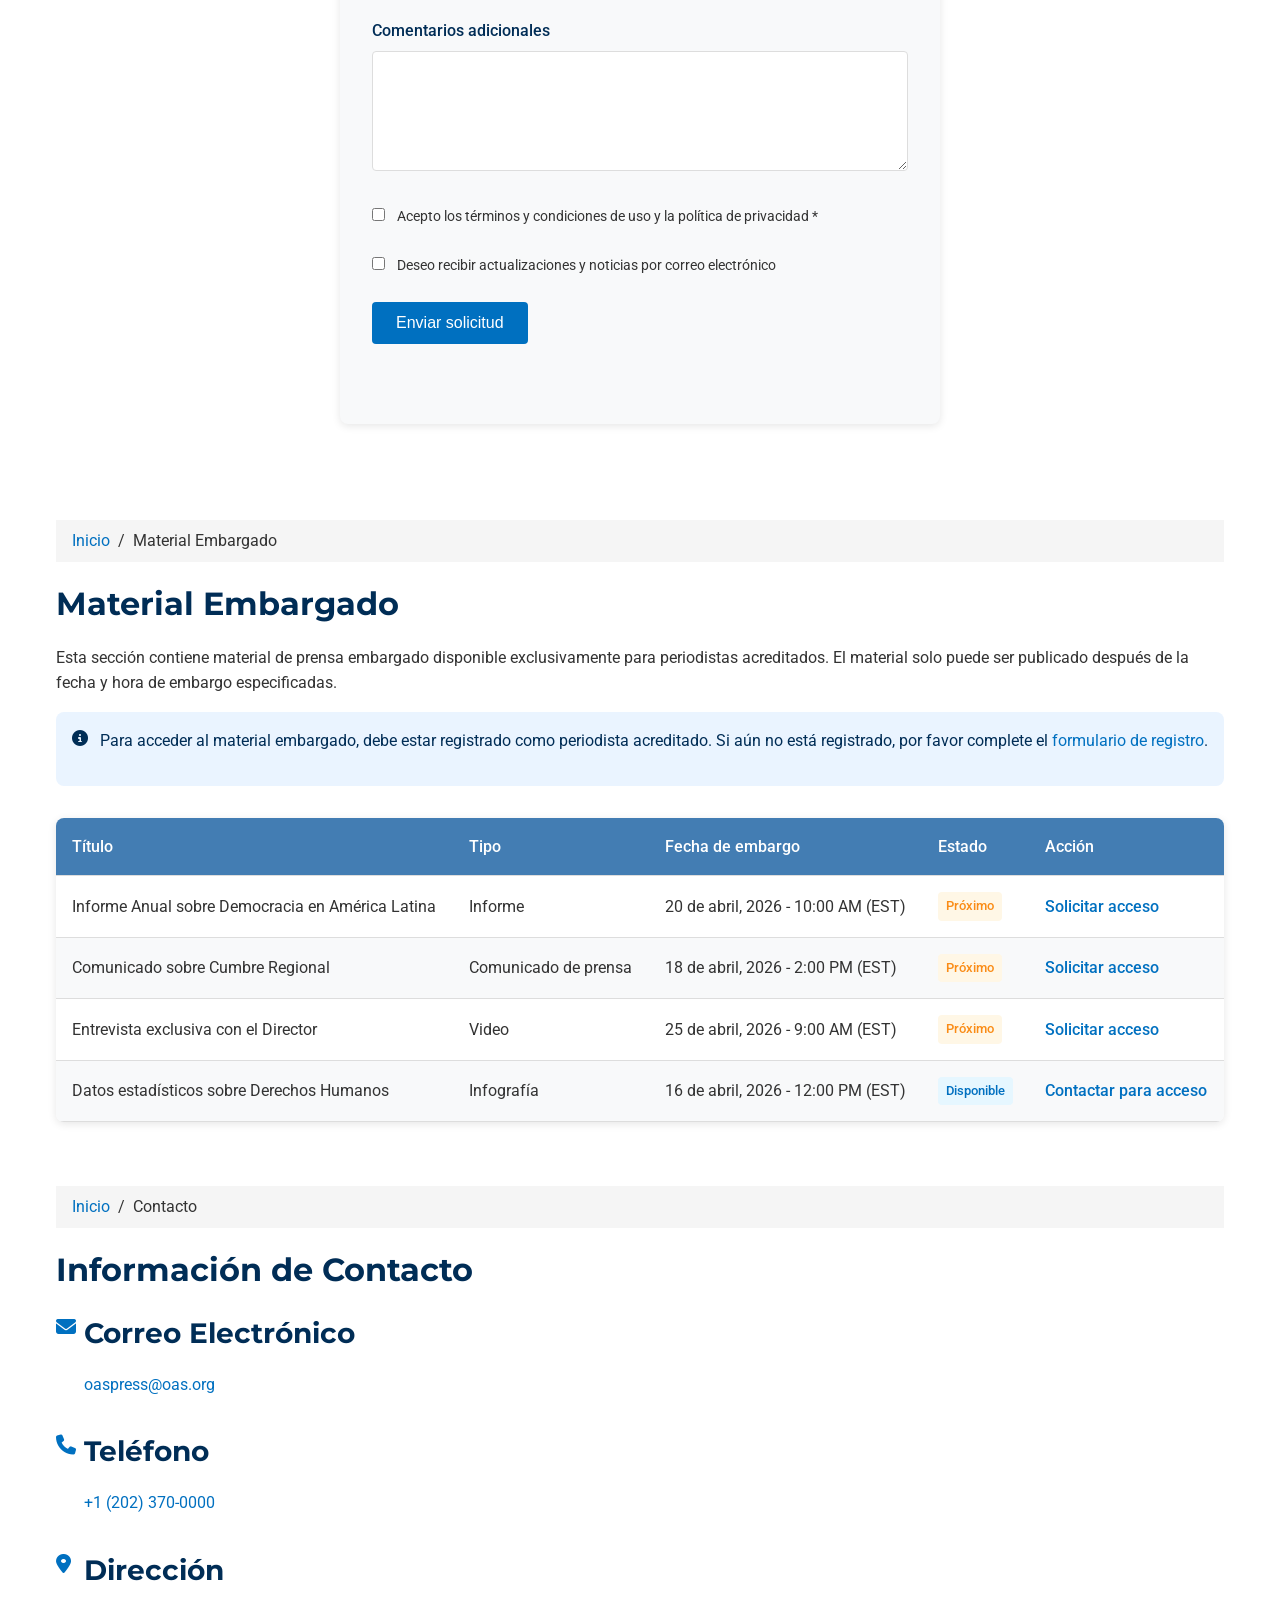
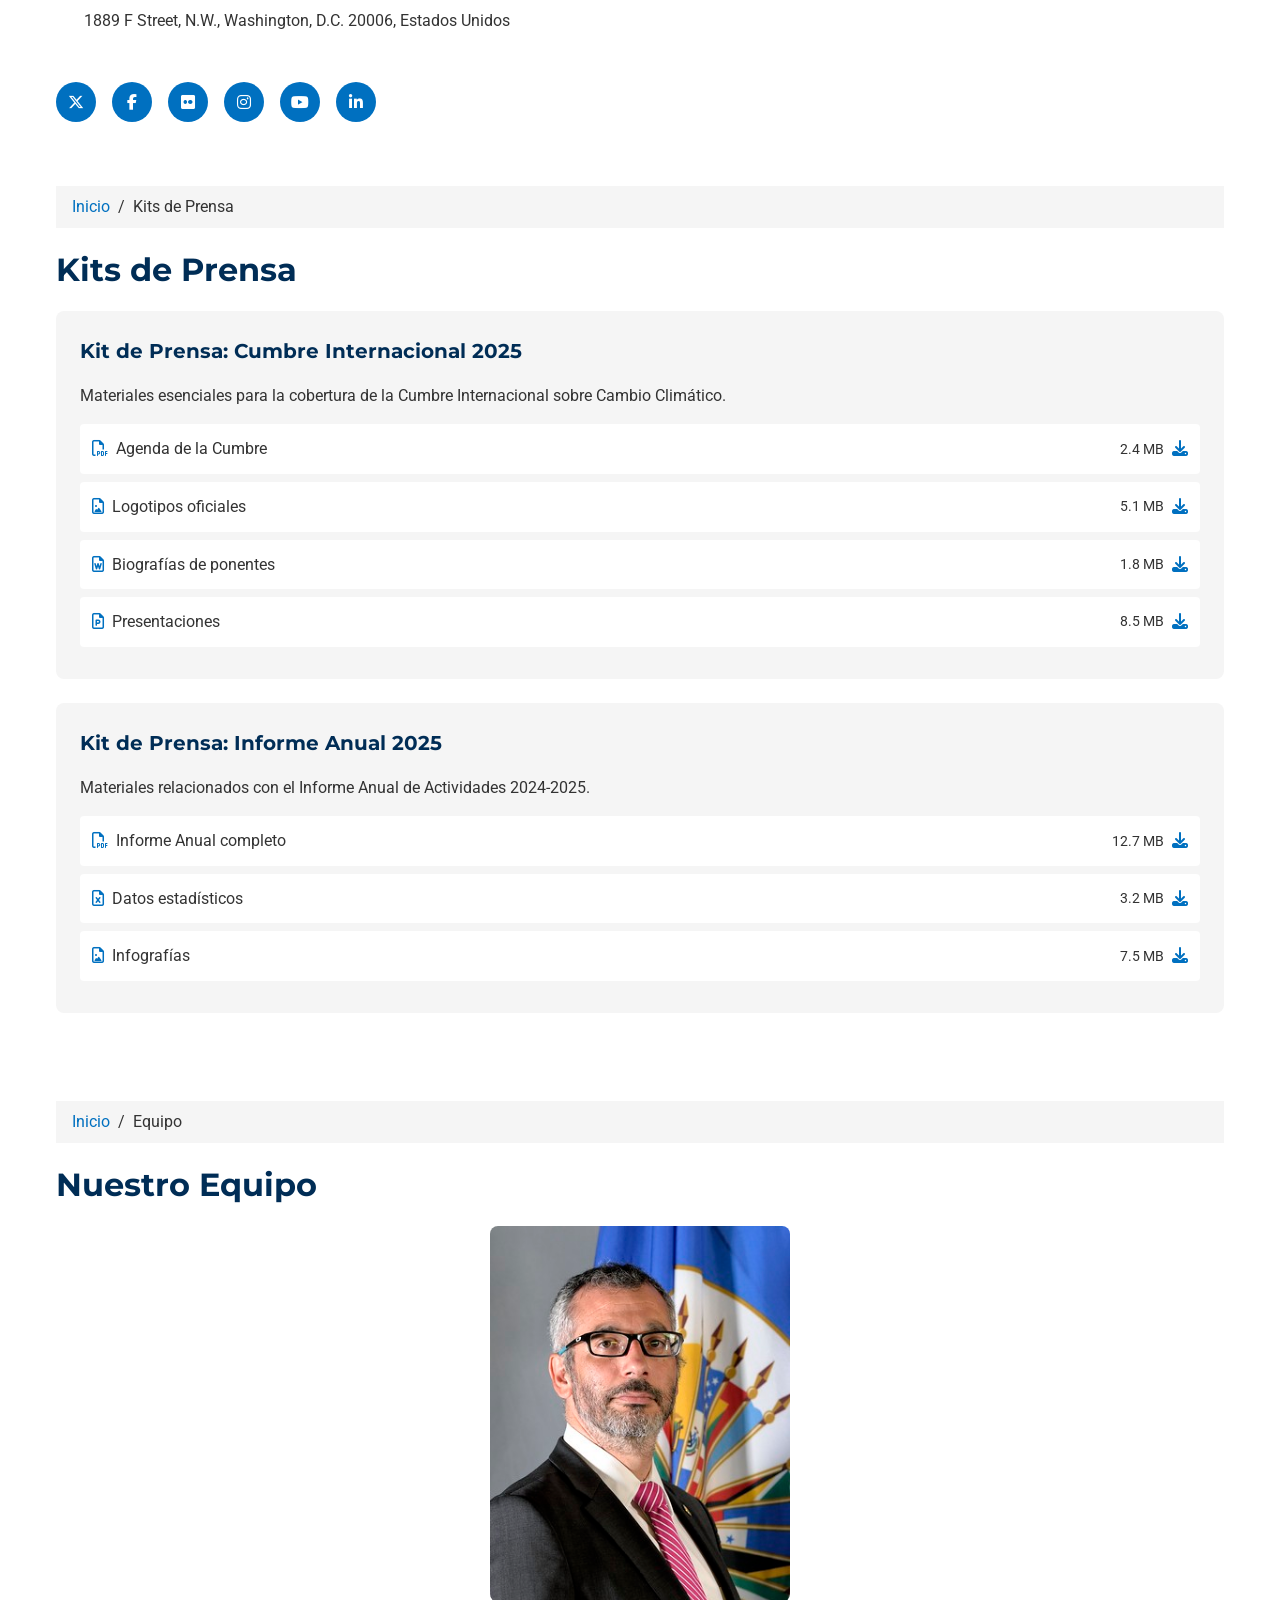
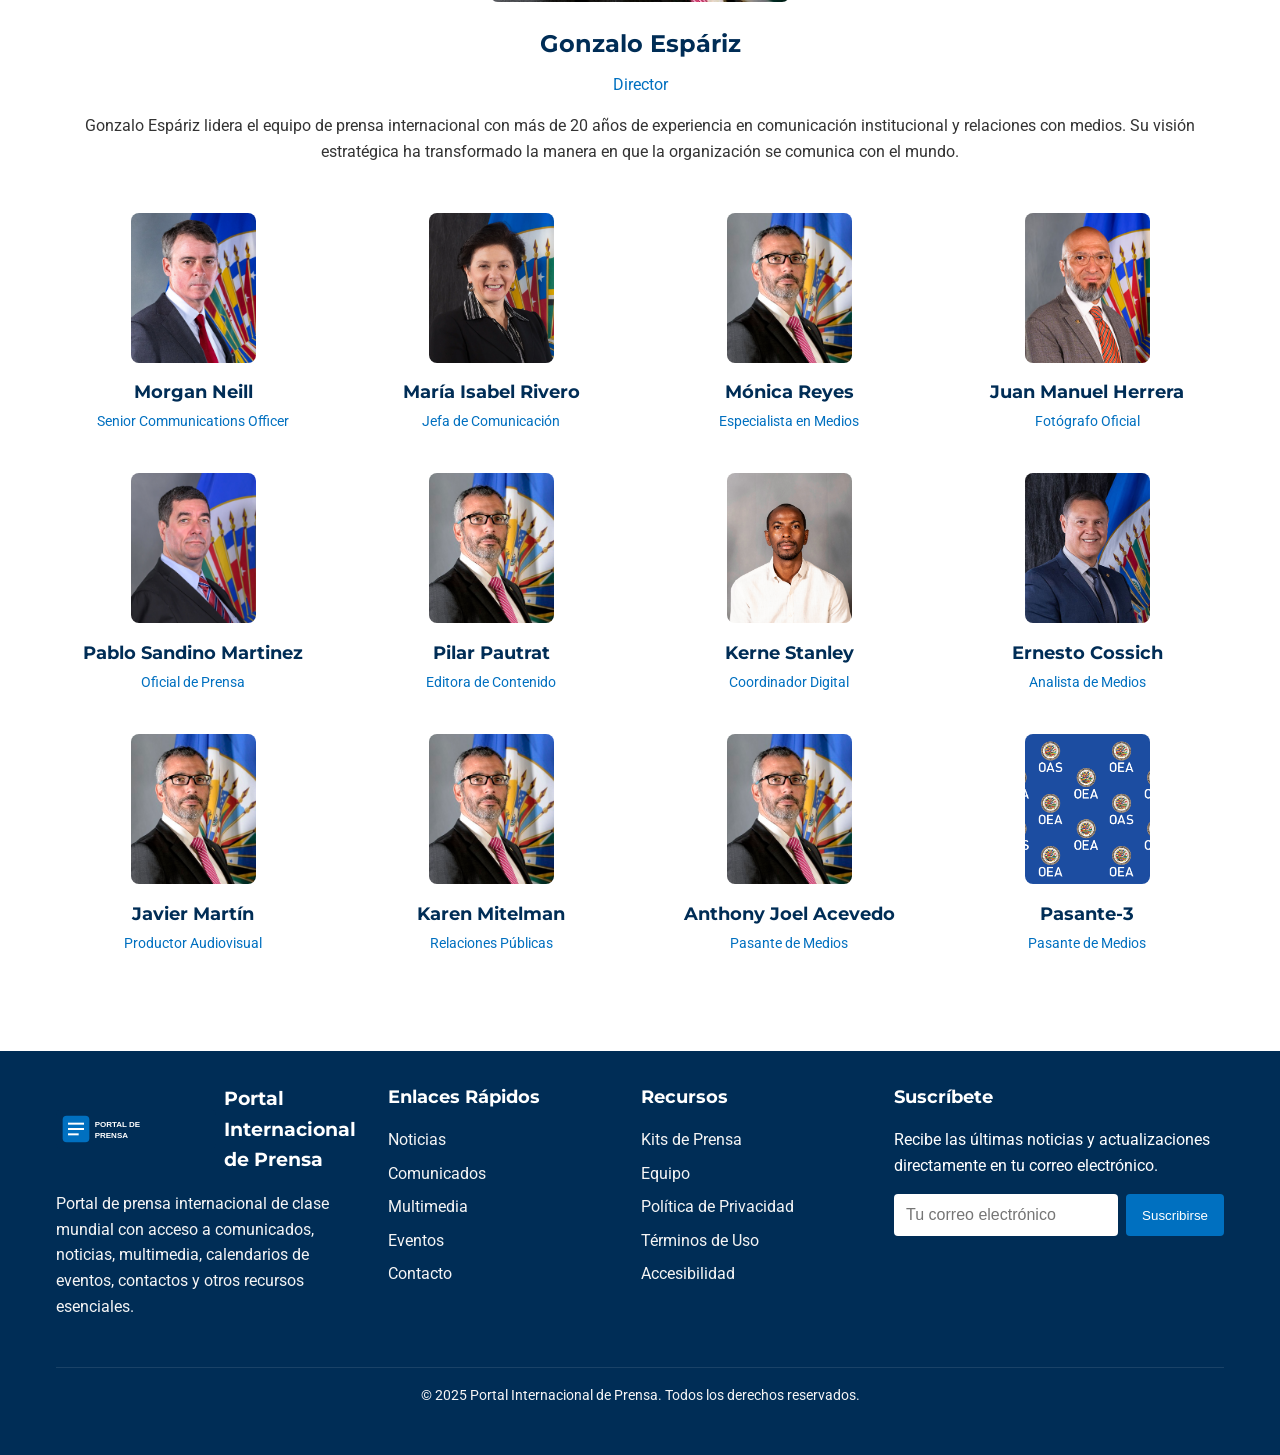
==== commit c8b0fe9a: "Update team member details" ====
--- a/website/index.html
+++ b/website/index.html
@@ -874,7 +874,7 @@
                 <div class="team-member">
                     <img src="images/team/member-1.jpg" alt="Morgan Neill" class="team-member-img">
                     <h3 class="team-member-name">Morgan Neill</h3>
-                    <p class="team-member-position">Coordinador de Prensa</p>
+                    <p class="team-member-position">Senior Communications Officer</p>
                 </div>
                 
                 <div class="team-member">
@@ -932,8 +932,8 @@
                 </div>
                 
                 <div class="team-member">
-                    <img src="images/team/member-11.jpg" alt="Pasante-2" class="team-member-img">
-                    <h3 class="team-member-name">Pasante-2</h3>
+                    <img src="images/team/member-11.jpg" alt="Anthony Joel Acevedo" class="team-member-img">
+                    <h3 class="team-member-name">Anthony Joel Acevedo</h3>
                     <p class="team-member-position">Pasante de Medios</p>
                 </div>
 
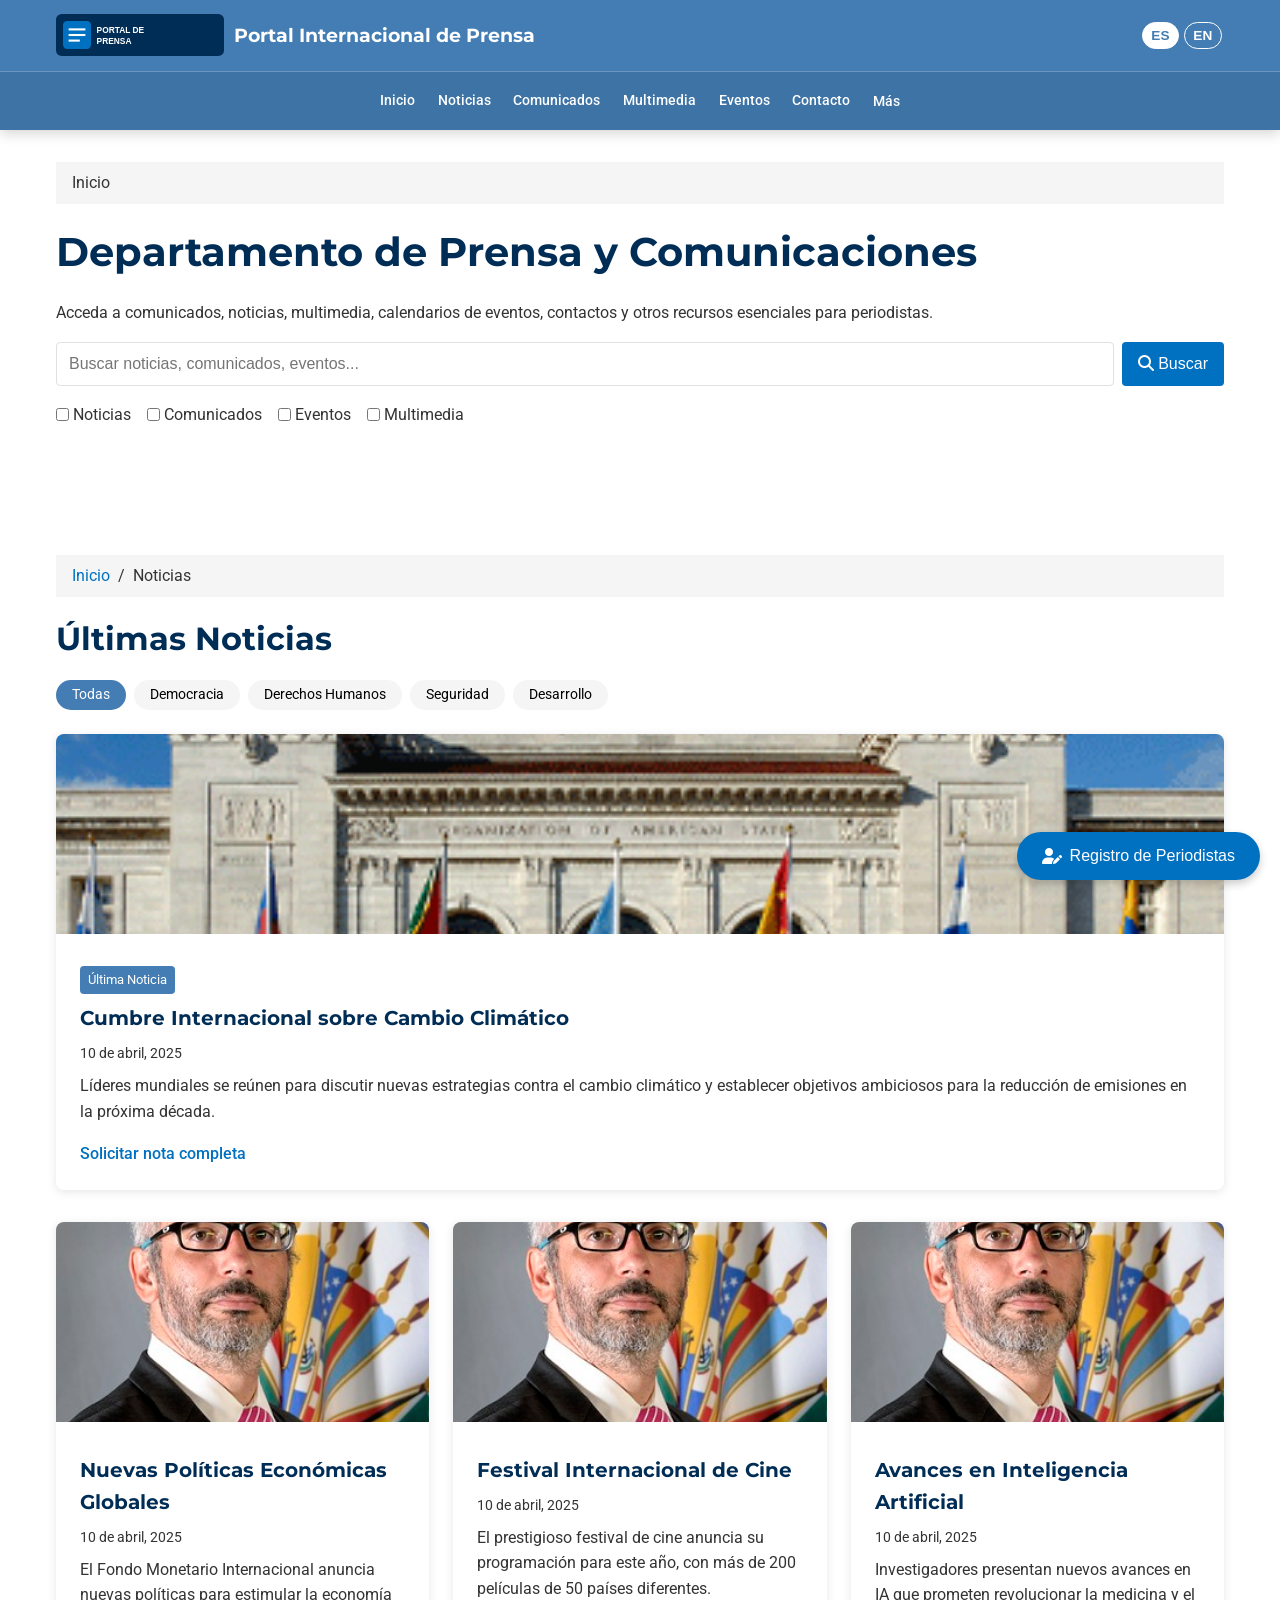
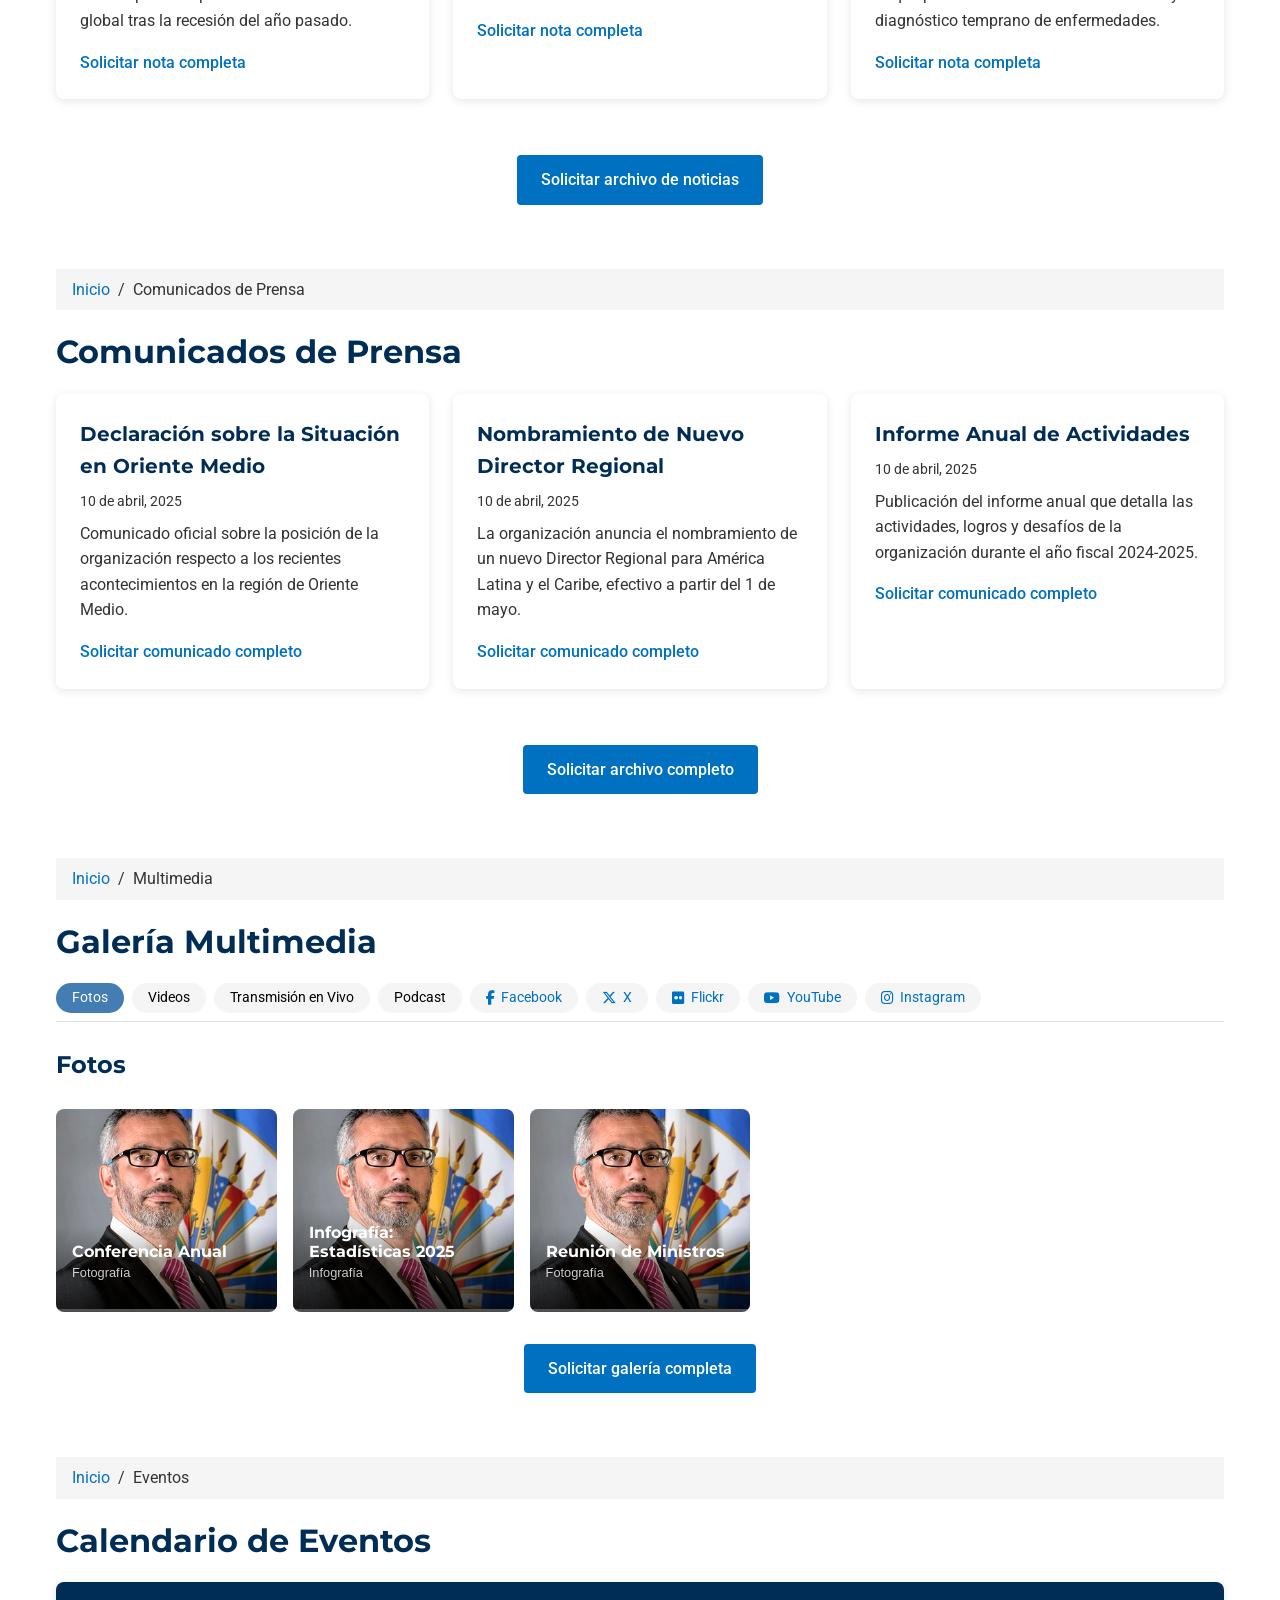
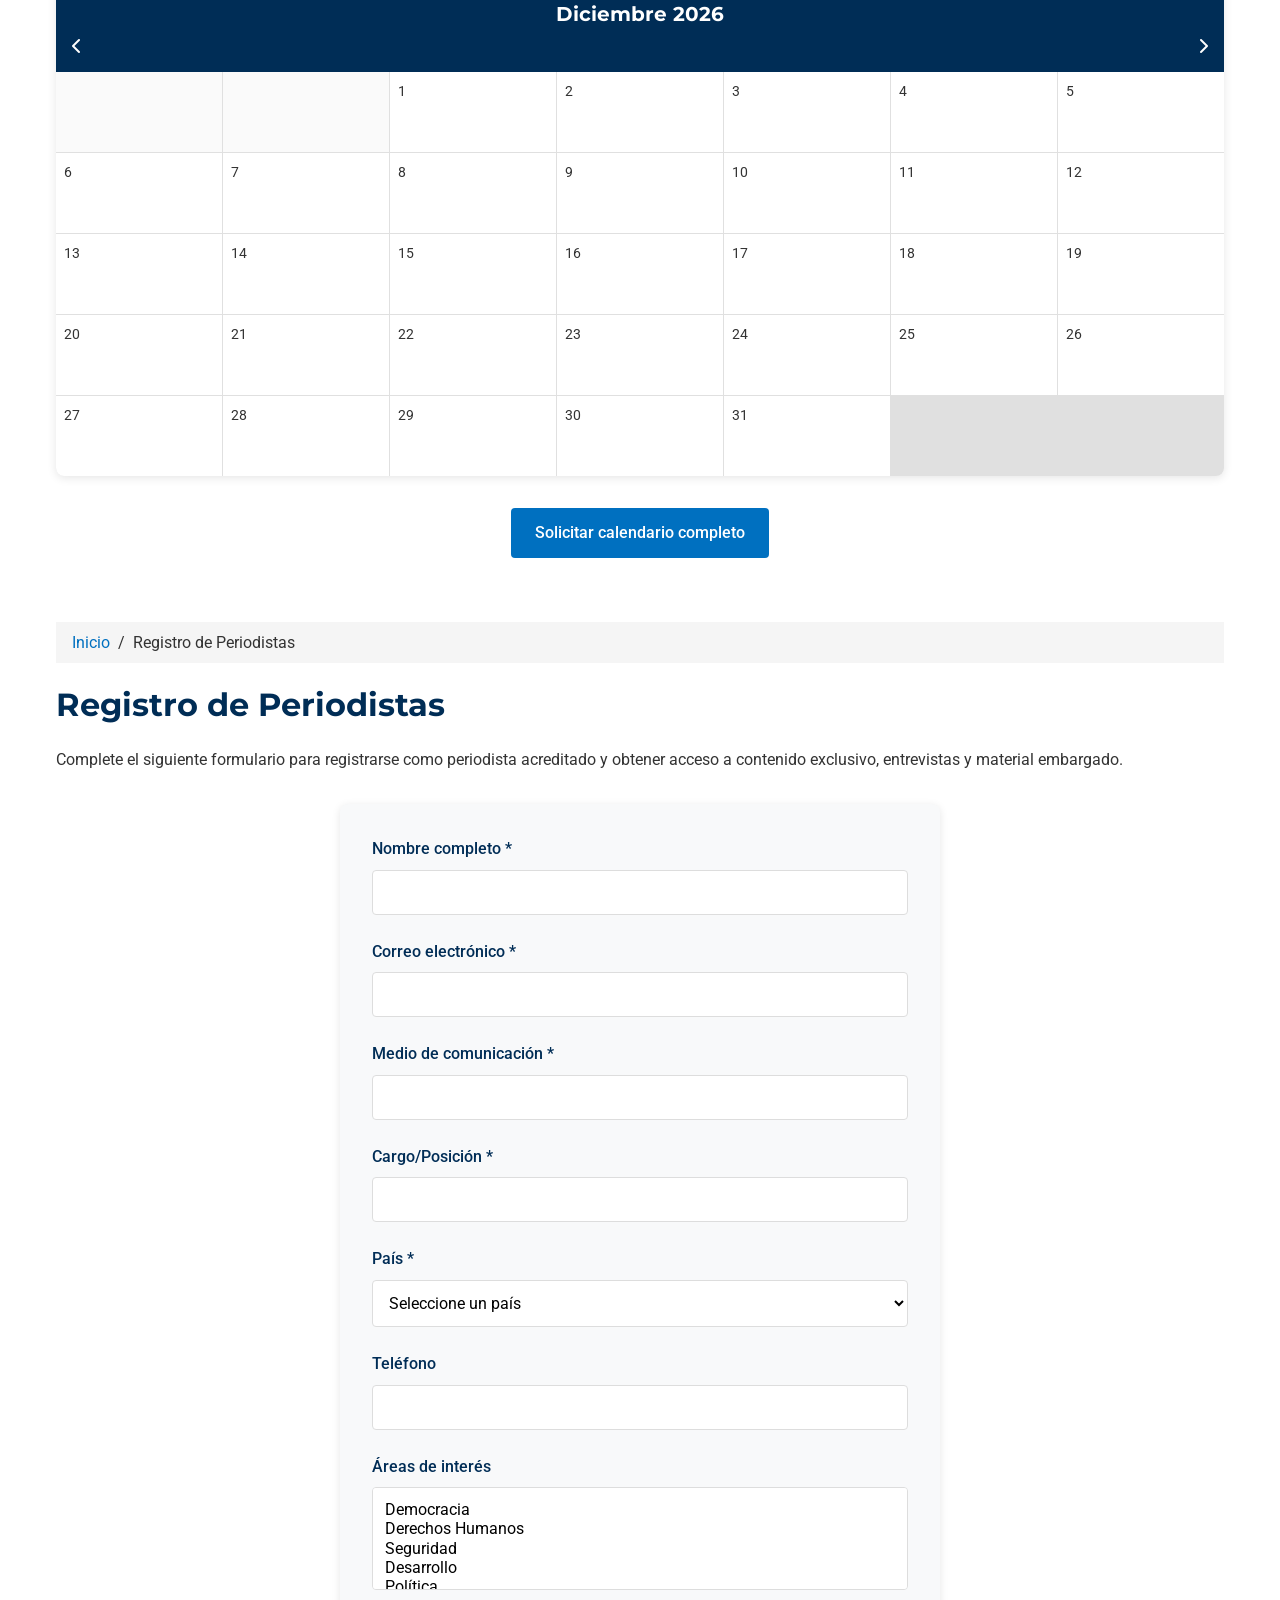
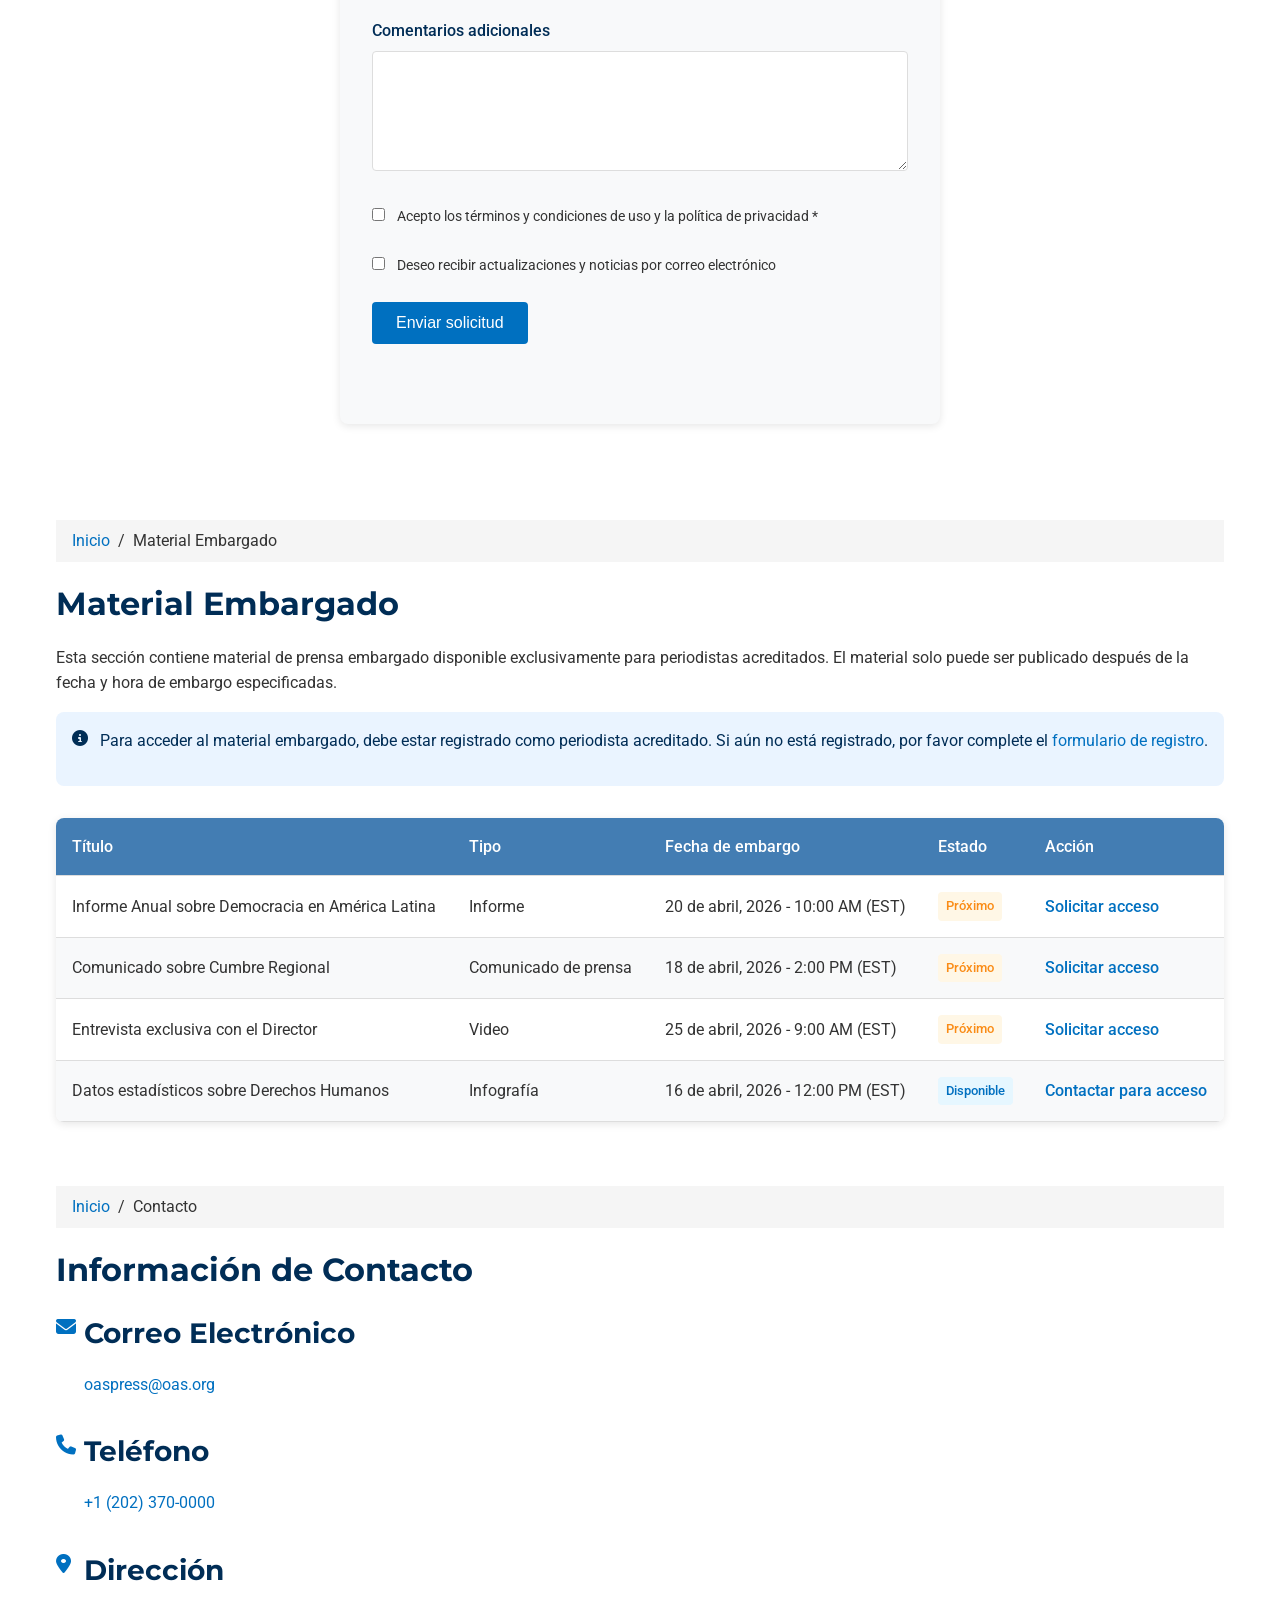
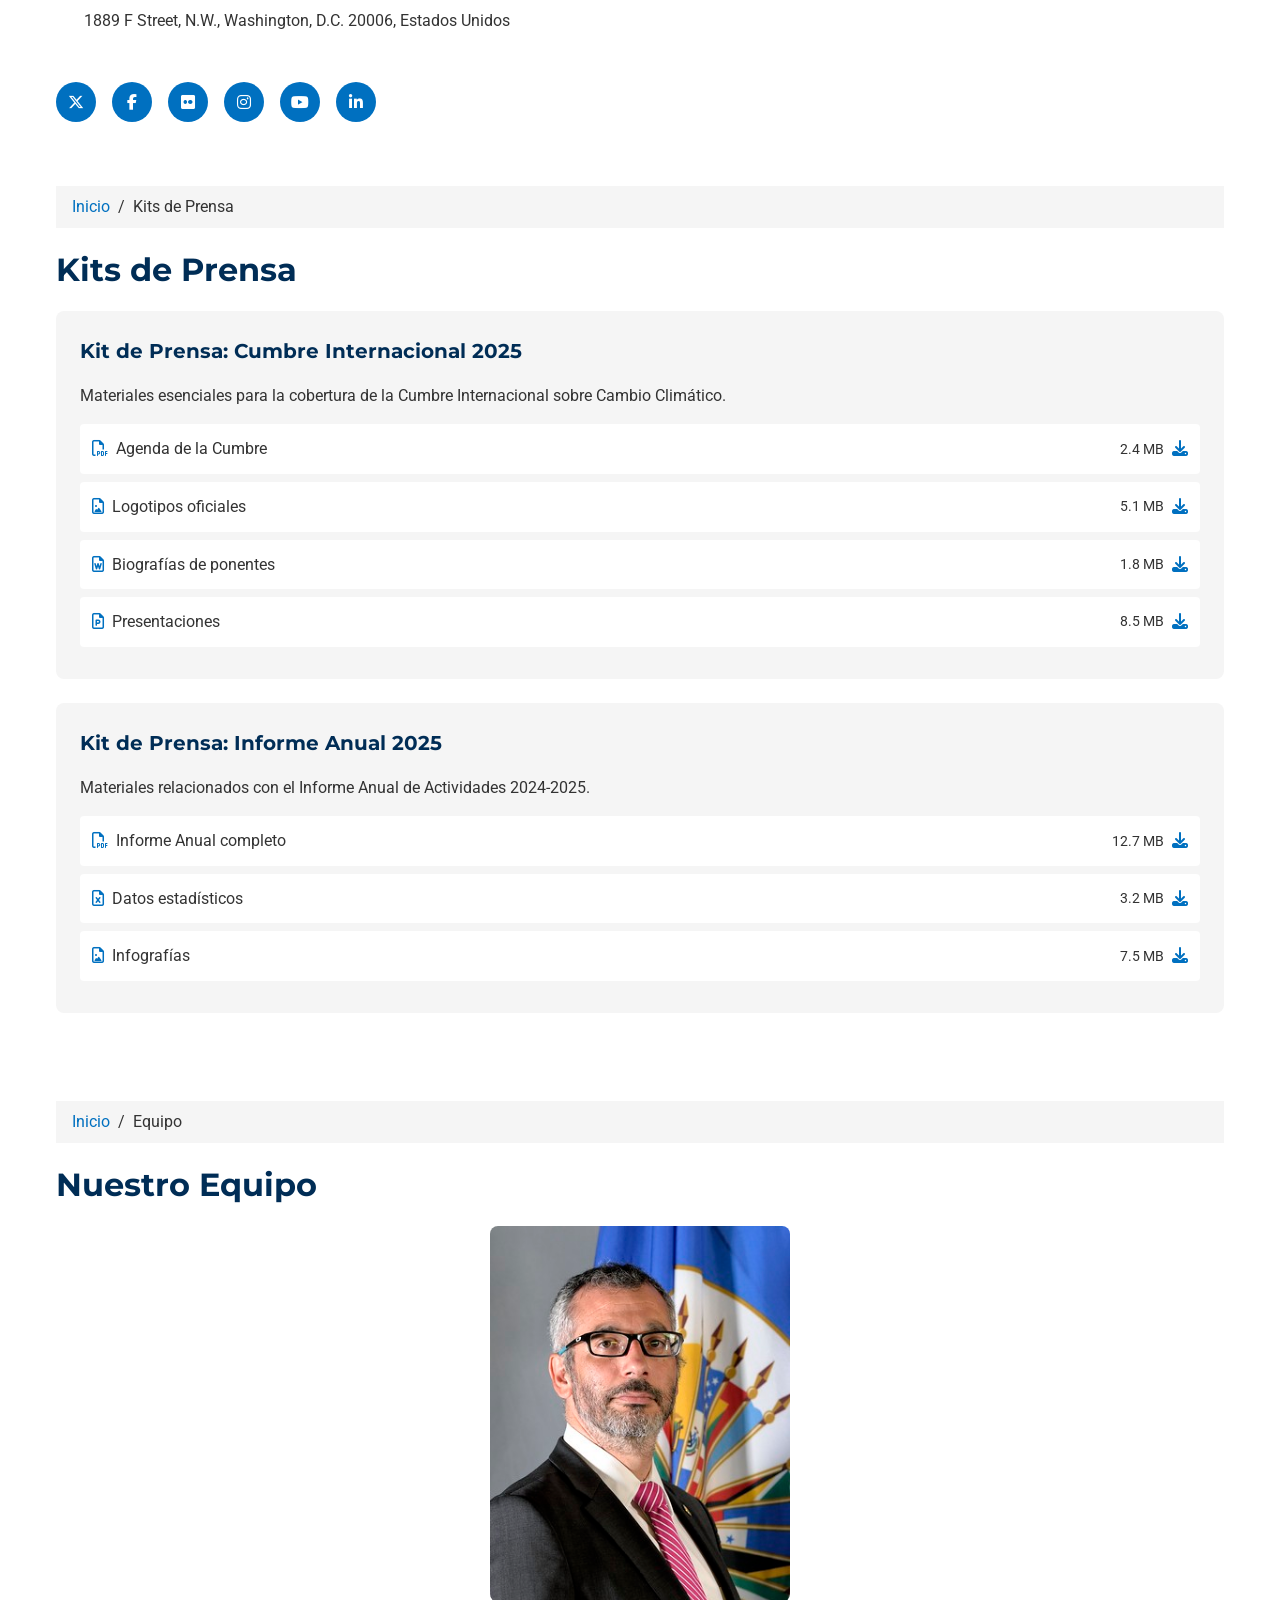
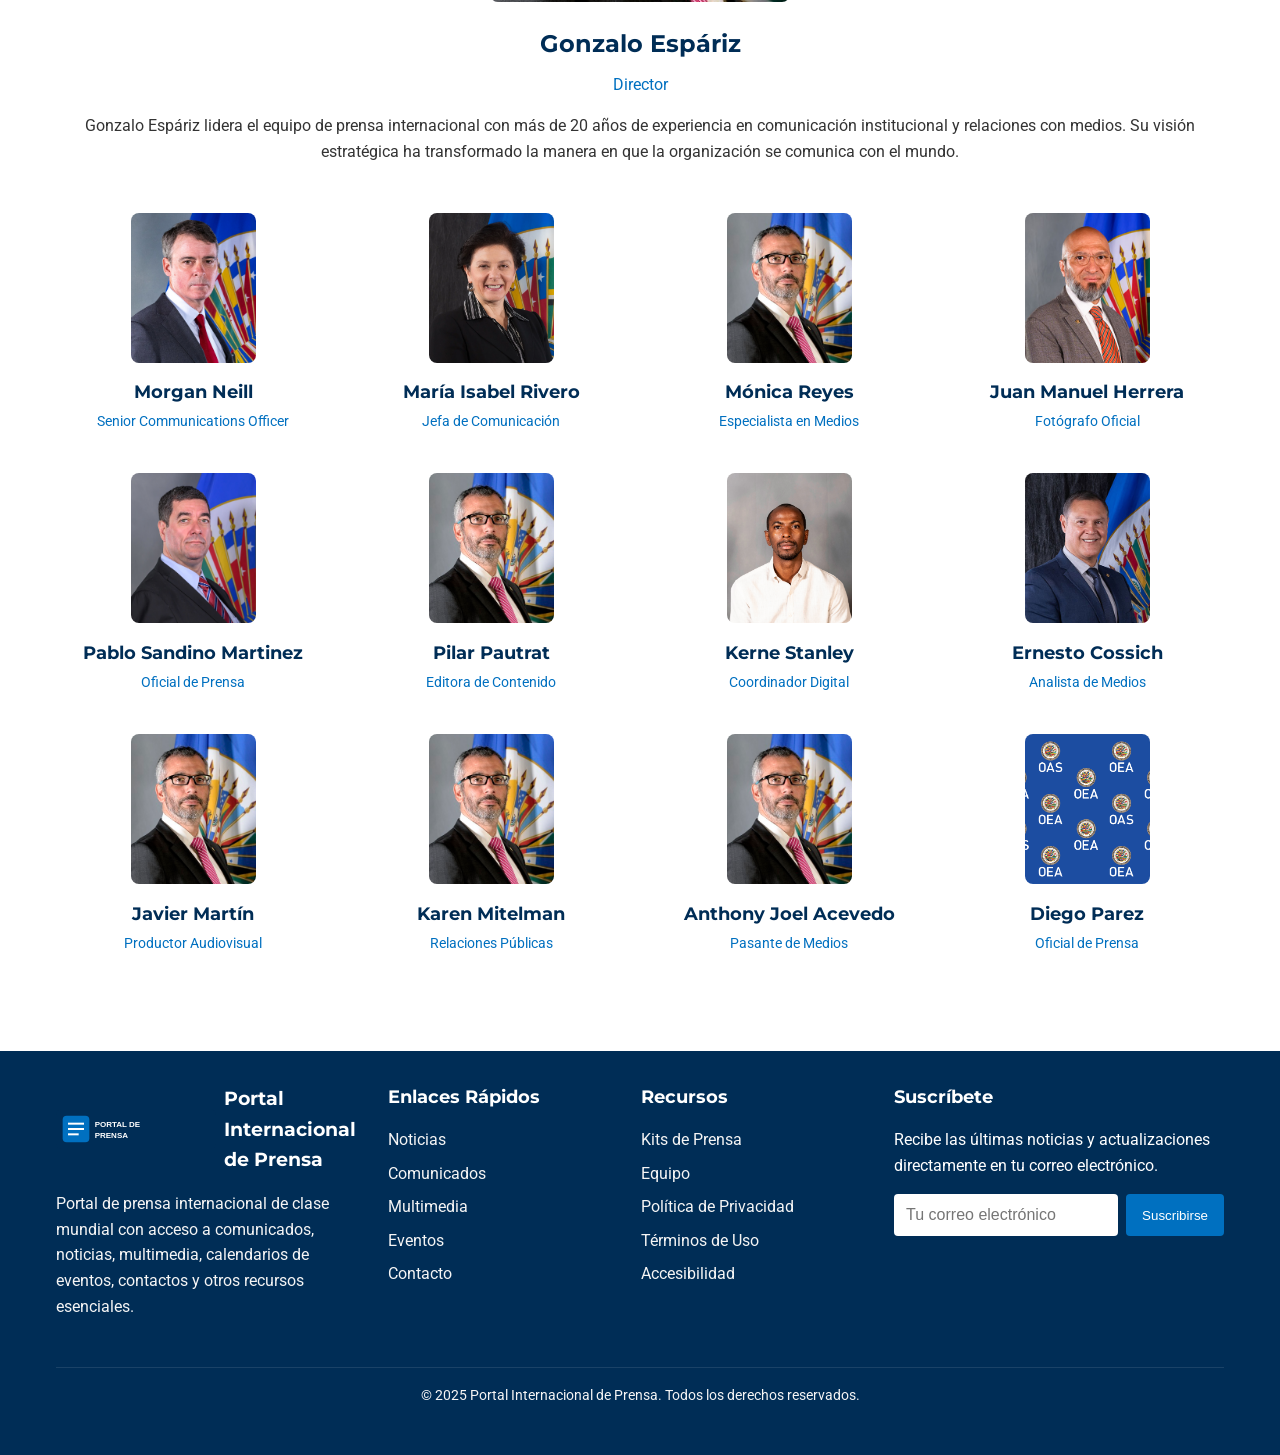
==== commit 0ca5dd69: "Add Diego Parez to team" ====
--- a/website/index.html
+++ b/website/index.html
@@ -938,9 +938,9 @@
                 </div>
 
                  <div class="team-member">
-                    <img src="images/team/pasante-3.jpg" alt="Pasante-3" class="team-member-img">
-                    <h3 class="team-member-name">Pasante-3</h3>
-                    <p class="team-member-position">Pasante de Medios</p>
+                    <img src="images/team/pasante-3.jpg" alt="Diego Parez" class="team-member-img">
+                    <h3 class="team-member-name">Diego Parez</h3>
+                    <p class="team-member-position">Oficial de Prensa</p>
                 </div>
 
             </div>
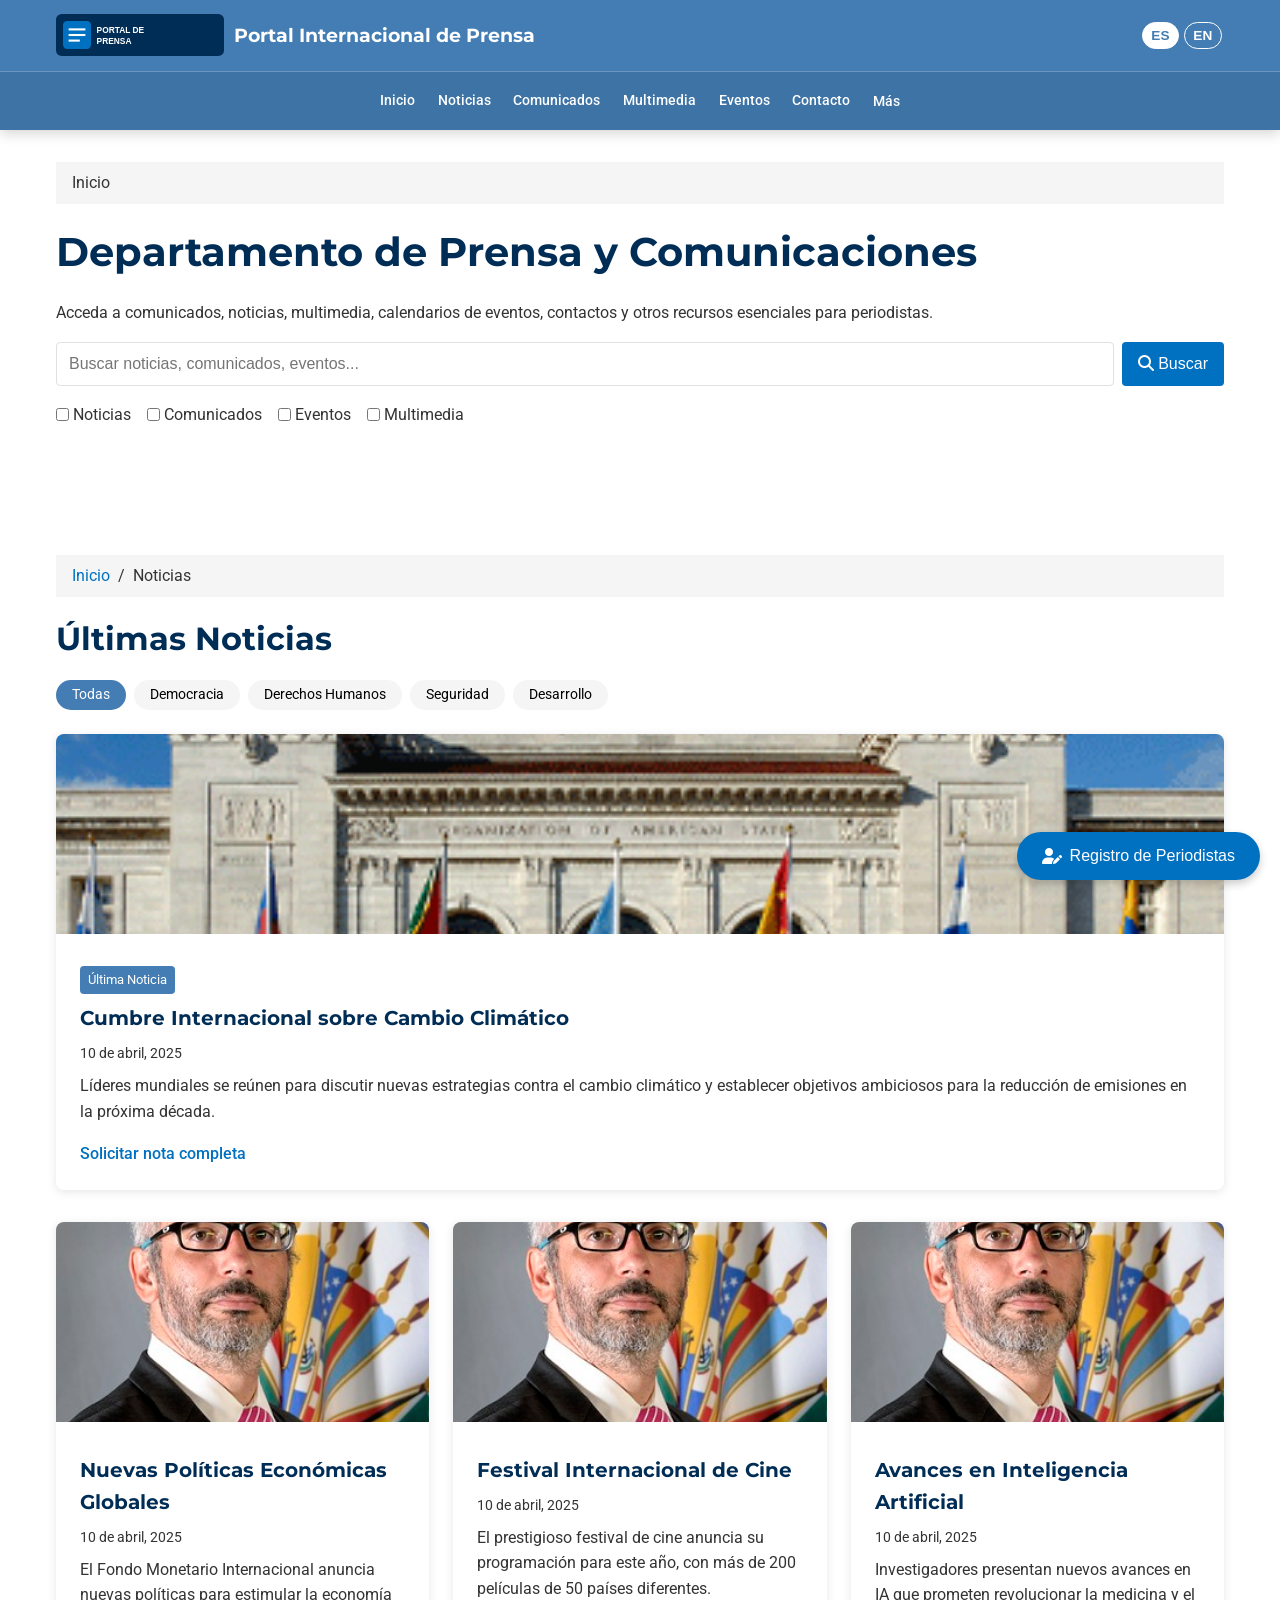
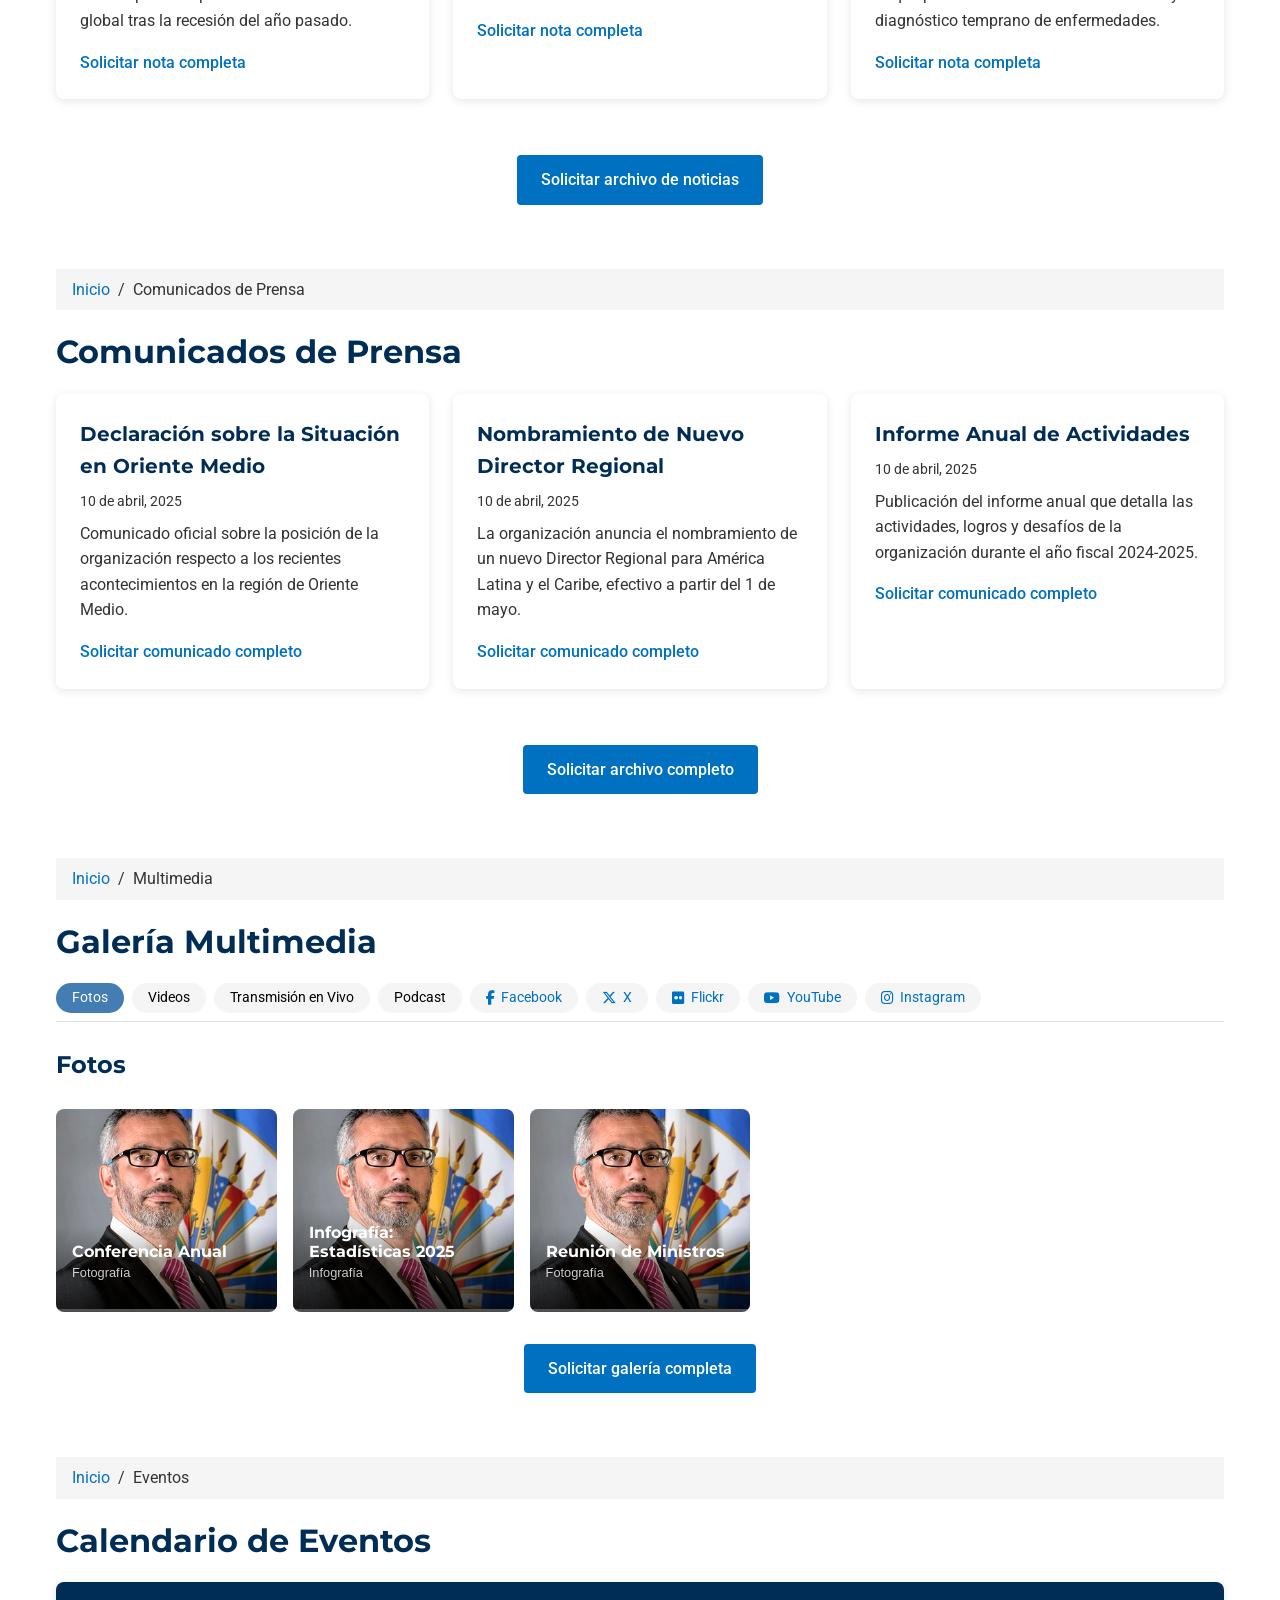
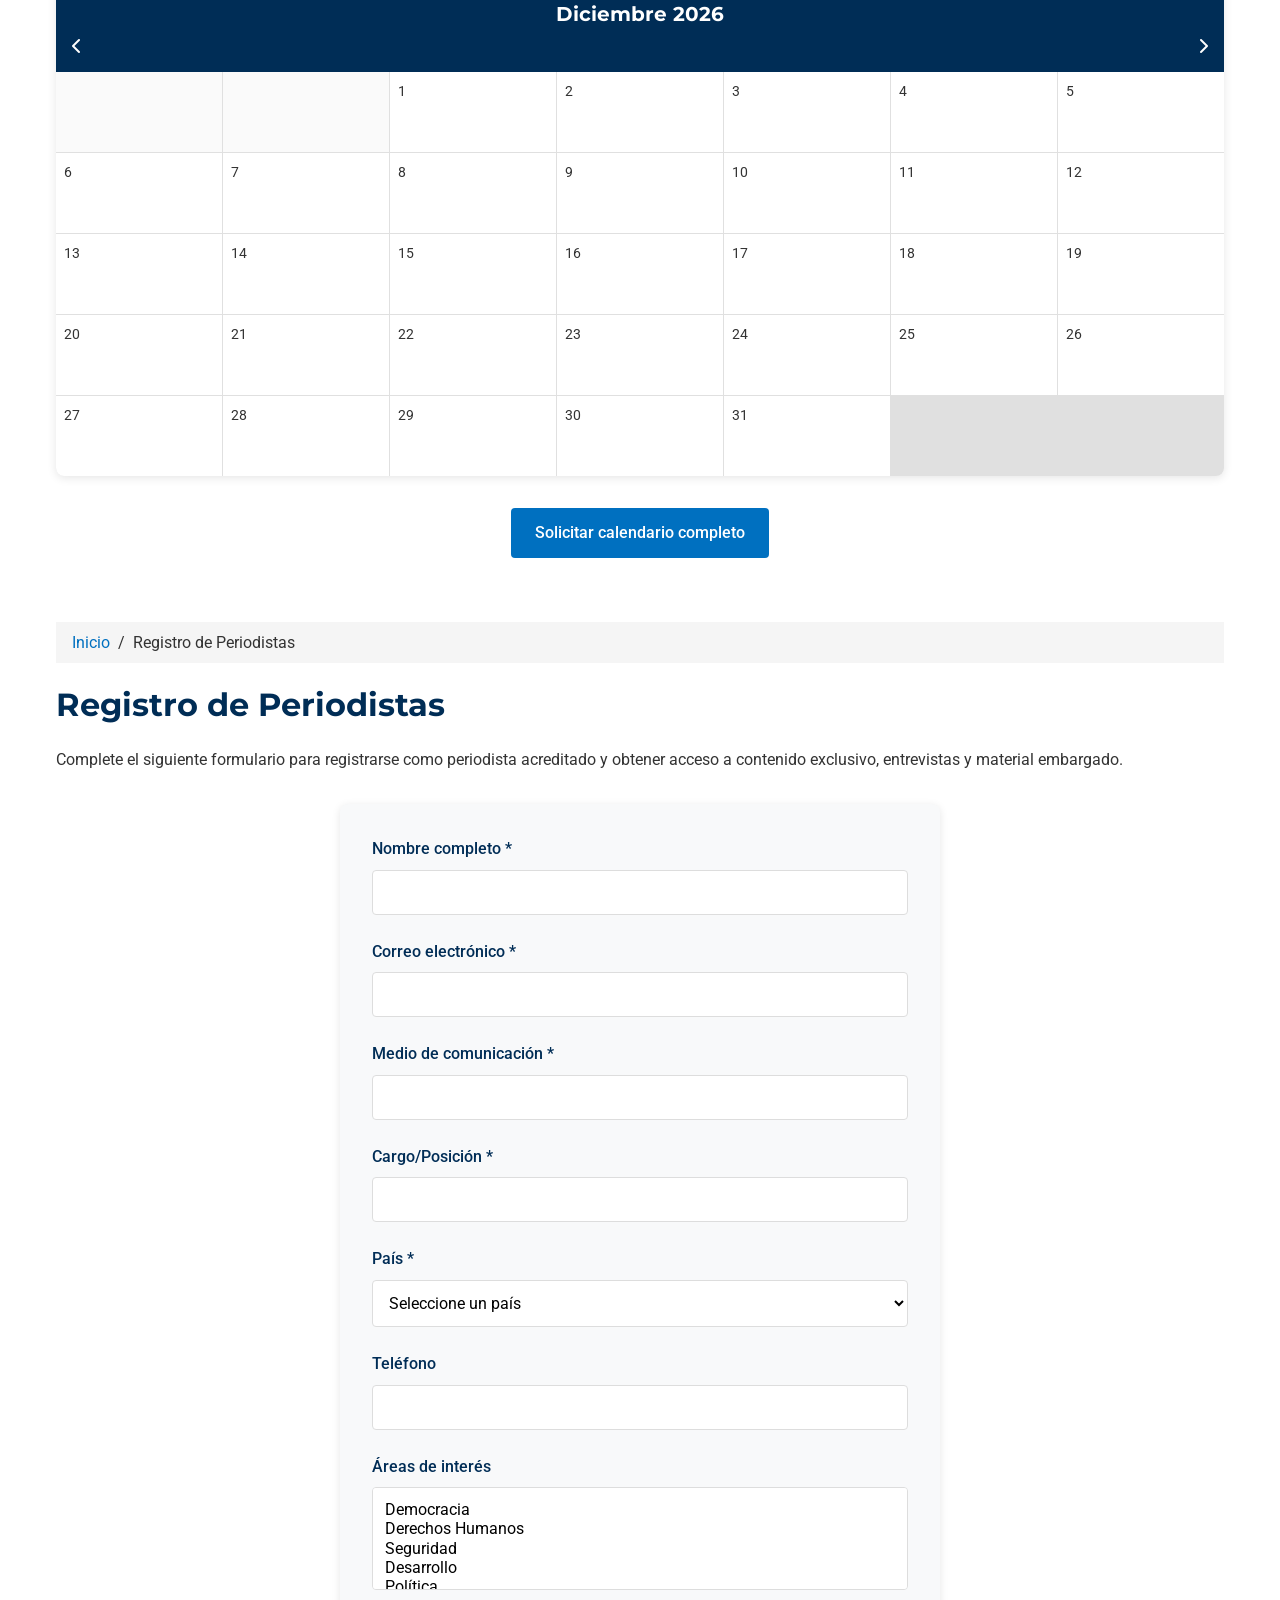
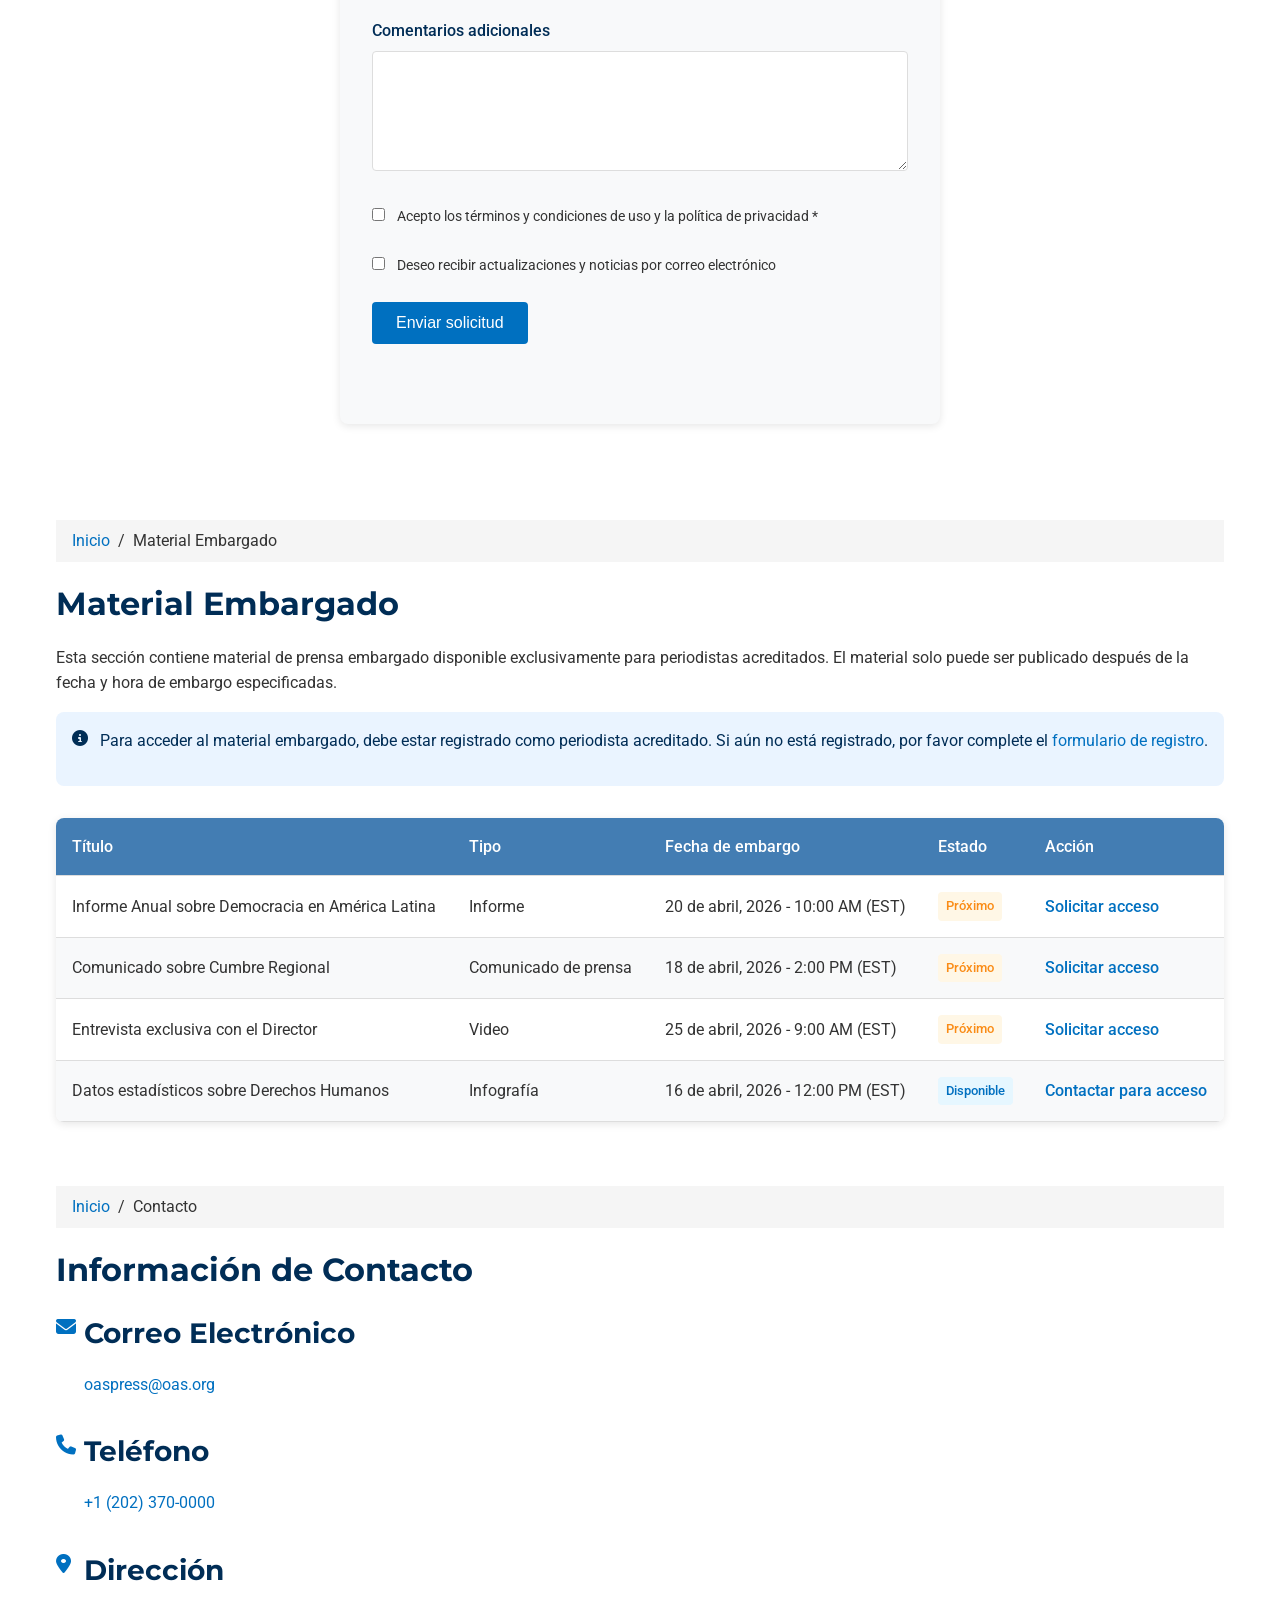
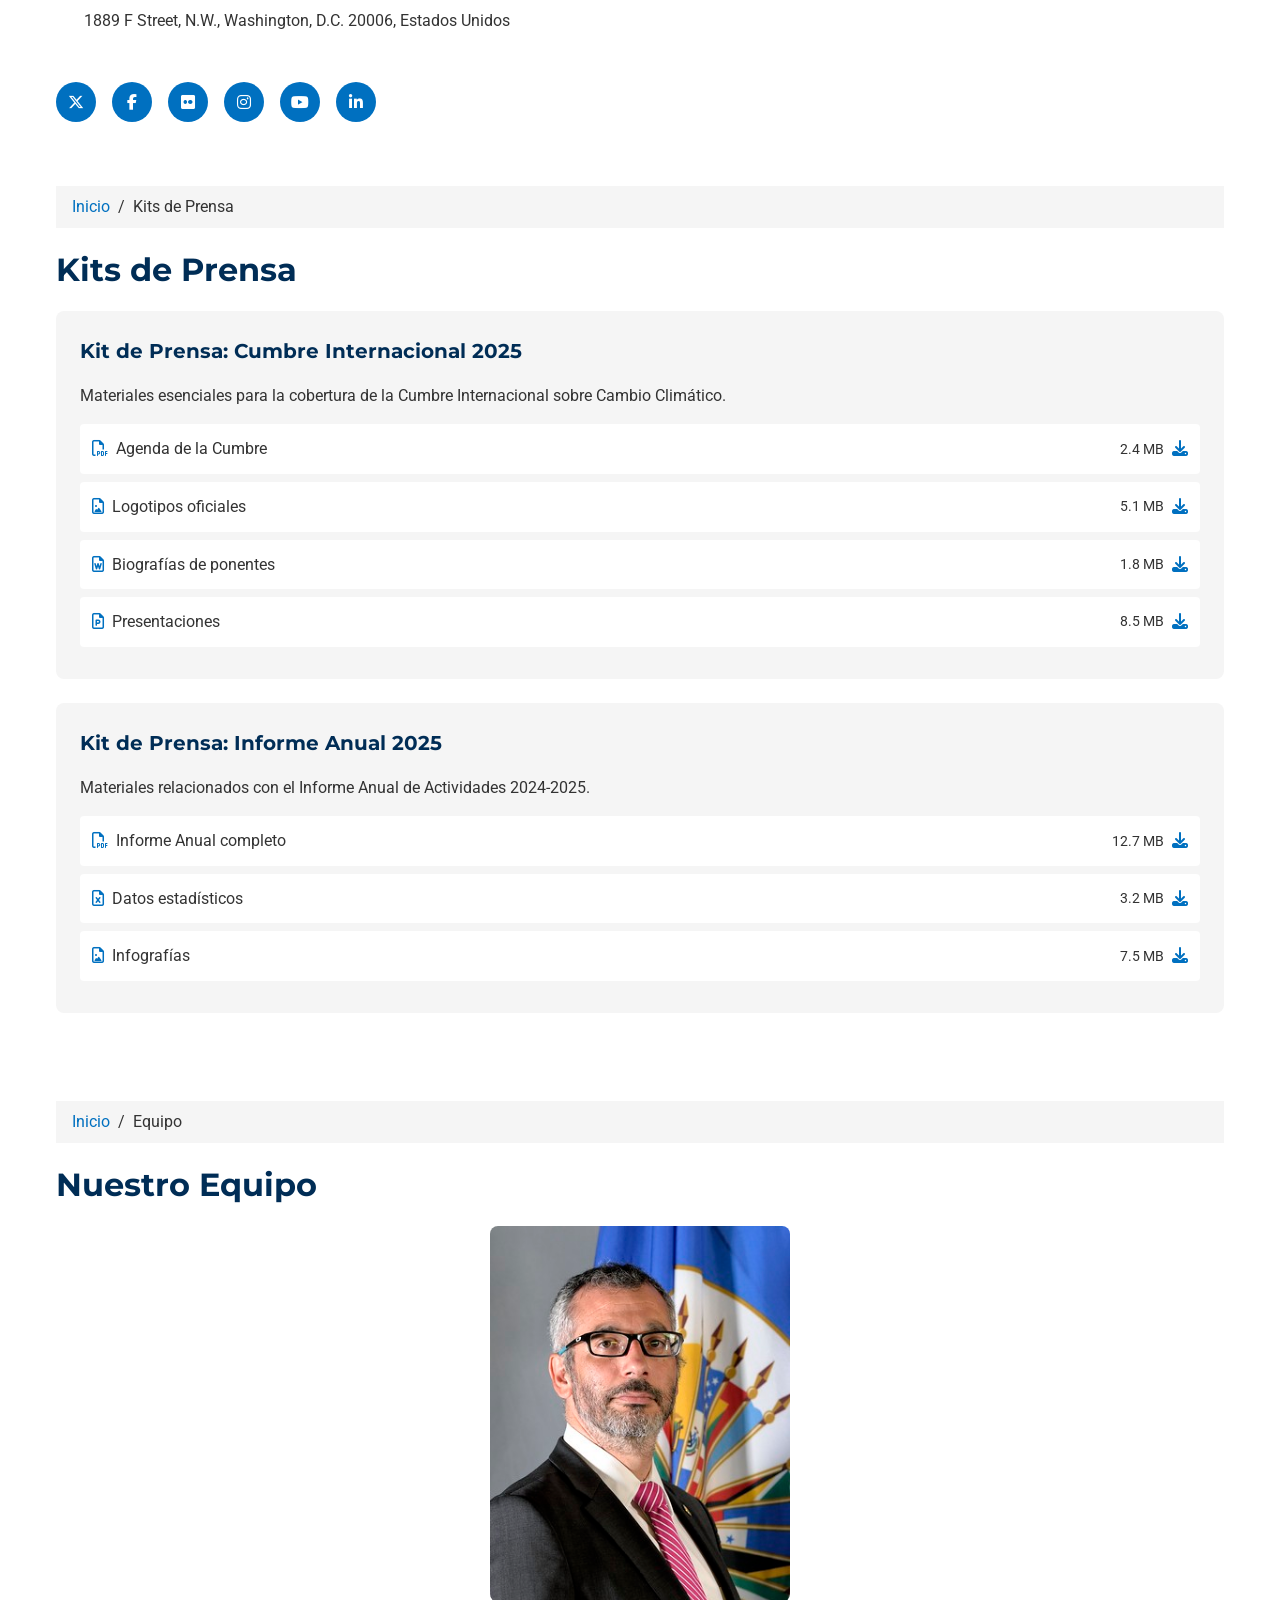
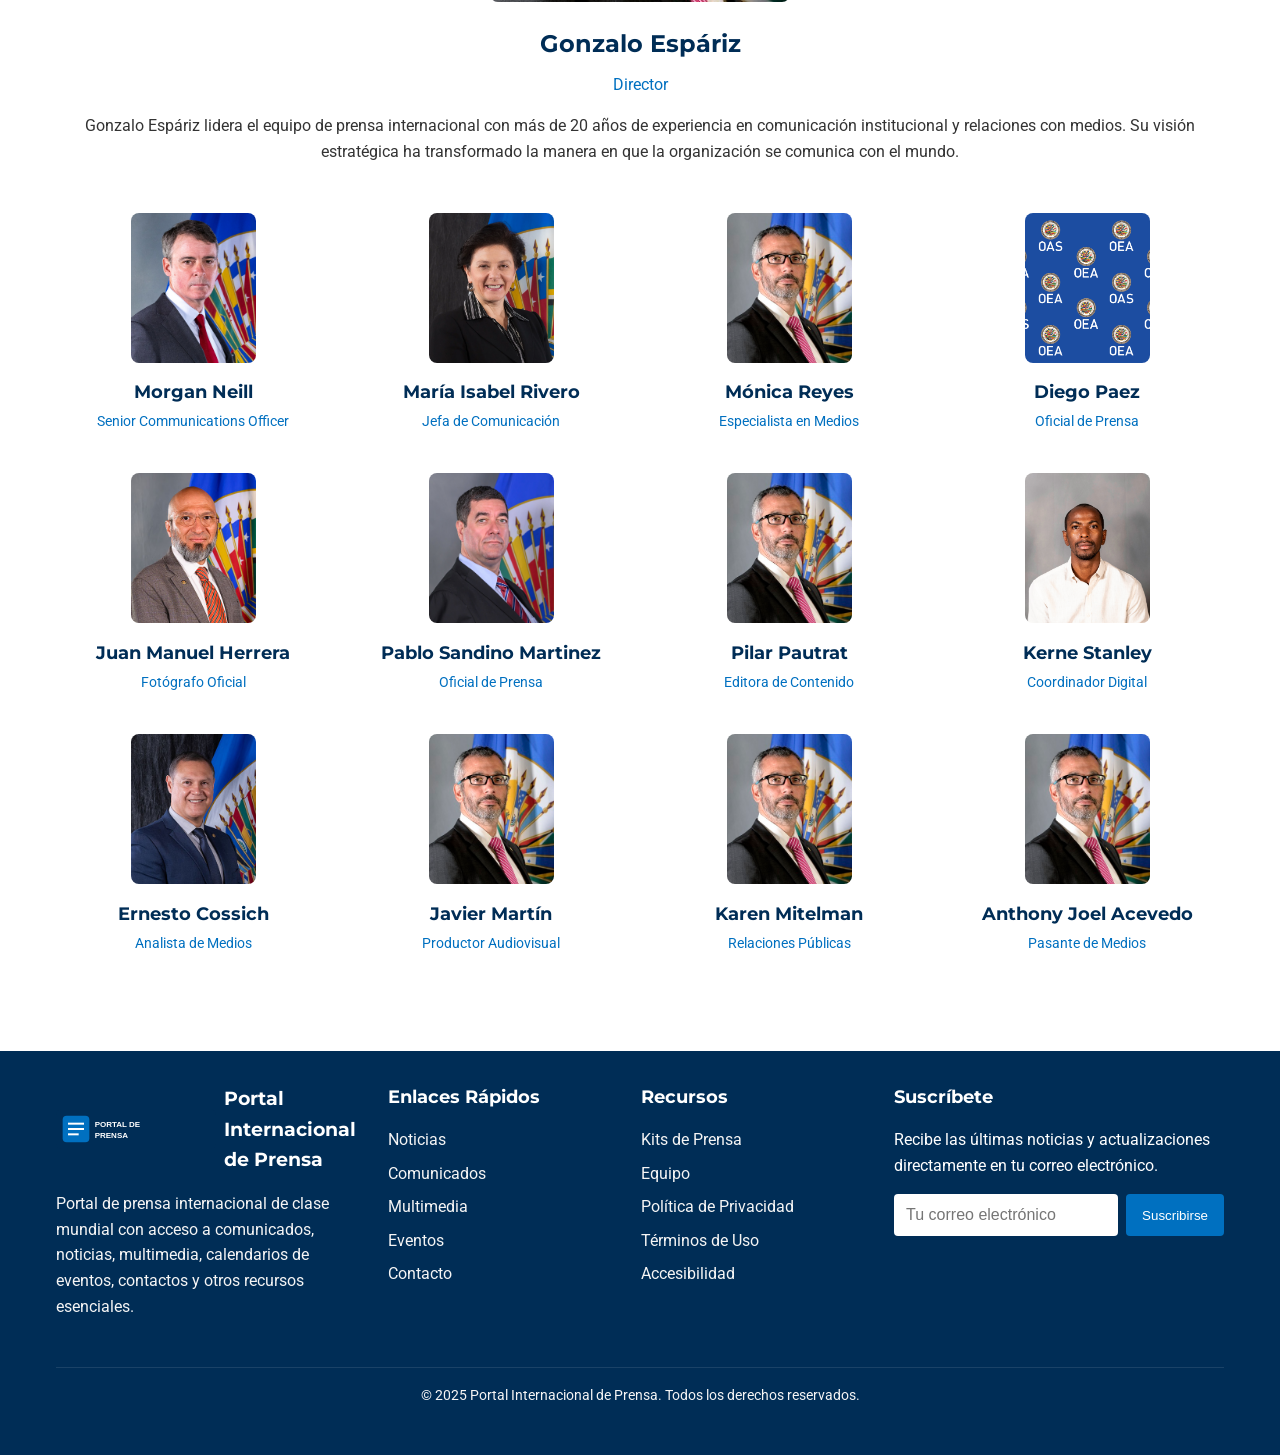
==== commit e9fb2e8d: "Reorder and correct Diego Paez team entry" ====
--- a/website/index.html
+++ b/website/index.html
@@ -888,6 +888,12 @@
                     <h3 class="team-member-name">Mónica Reyes</h3>
                     <p class="team-member-position">Especialista en Medios</p>
                 </div>
+
+                <div class="team-member">
+                    <img src="images/team/pasante-3.jpg" alt="Diego Paez" class="team-member-img">
+                    <h3 class="team-member-name">Diego Paez</h3>
+                    <p class="team-member-position">Oficial de Prensa</p>
+                </div>
                 
                 <div class="team-member">
                     <img src="images/team/member-4.jpg" alt="Juan Manuel Herrera" class="team-member-img">
@@ -935,12 +941,6 @@
                     <img src="images/team/member-11.jpg" alt="Anthony Joel Acevedo" class="team-member-img">
                     <h3 class="team-member-name">Anthony Joel Acevedo</h3>
                     <p class="team-member-position">Pasante de Medios</p>
-                </div>
-
-                 <div class="team-member">
-                    <img src="images/team/pasante-3.jpg" alt="Diego Parez" class="team-member-img">
-                    <h3 class="team-member-name">Diego Parez</h3>
-                    <p class="team-member-position">Oficial de Prensa</p>
                 </div>
 
             </div>
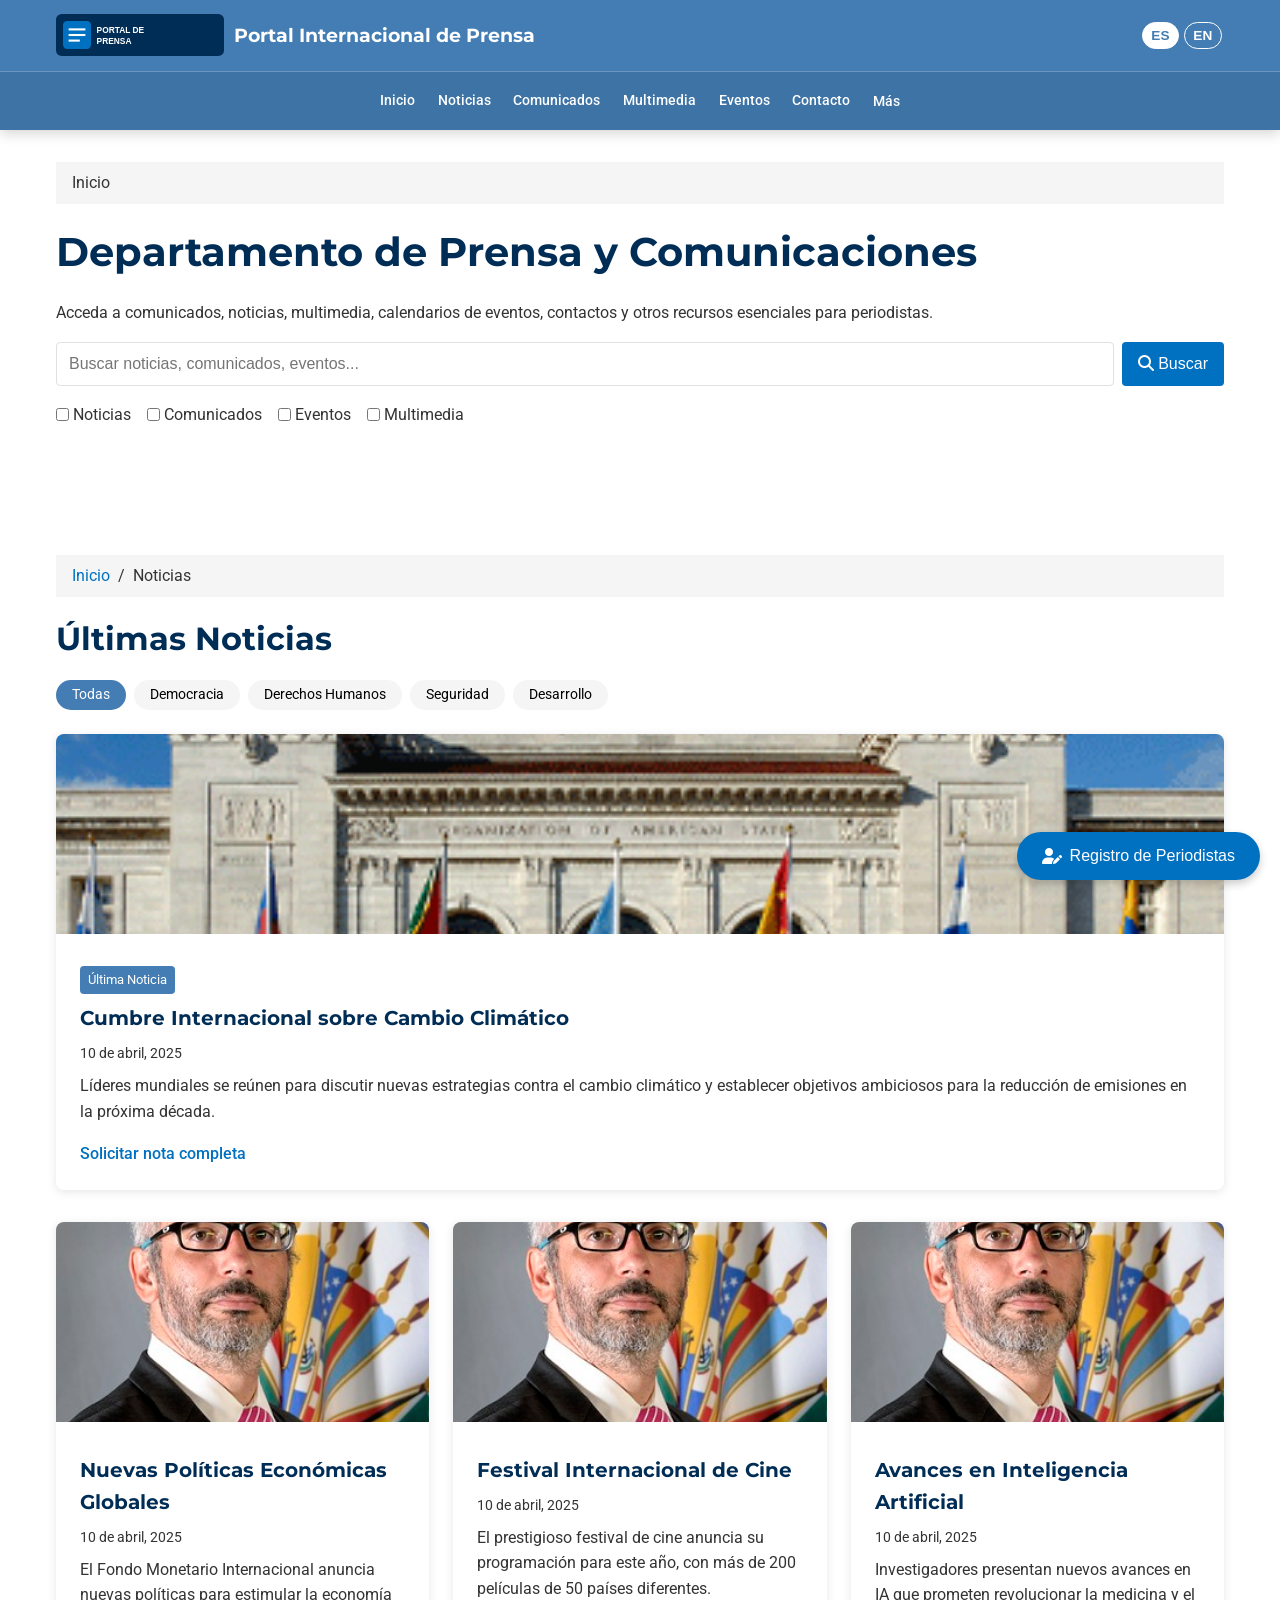
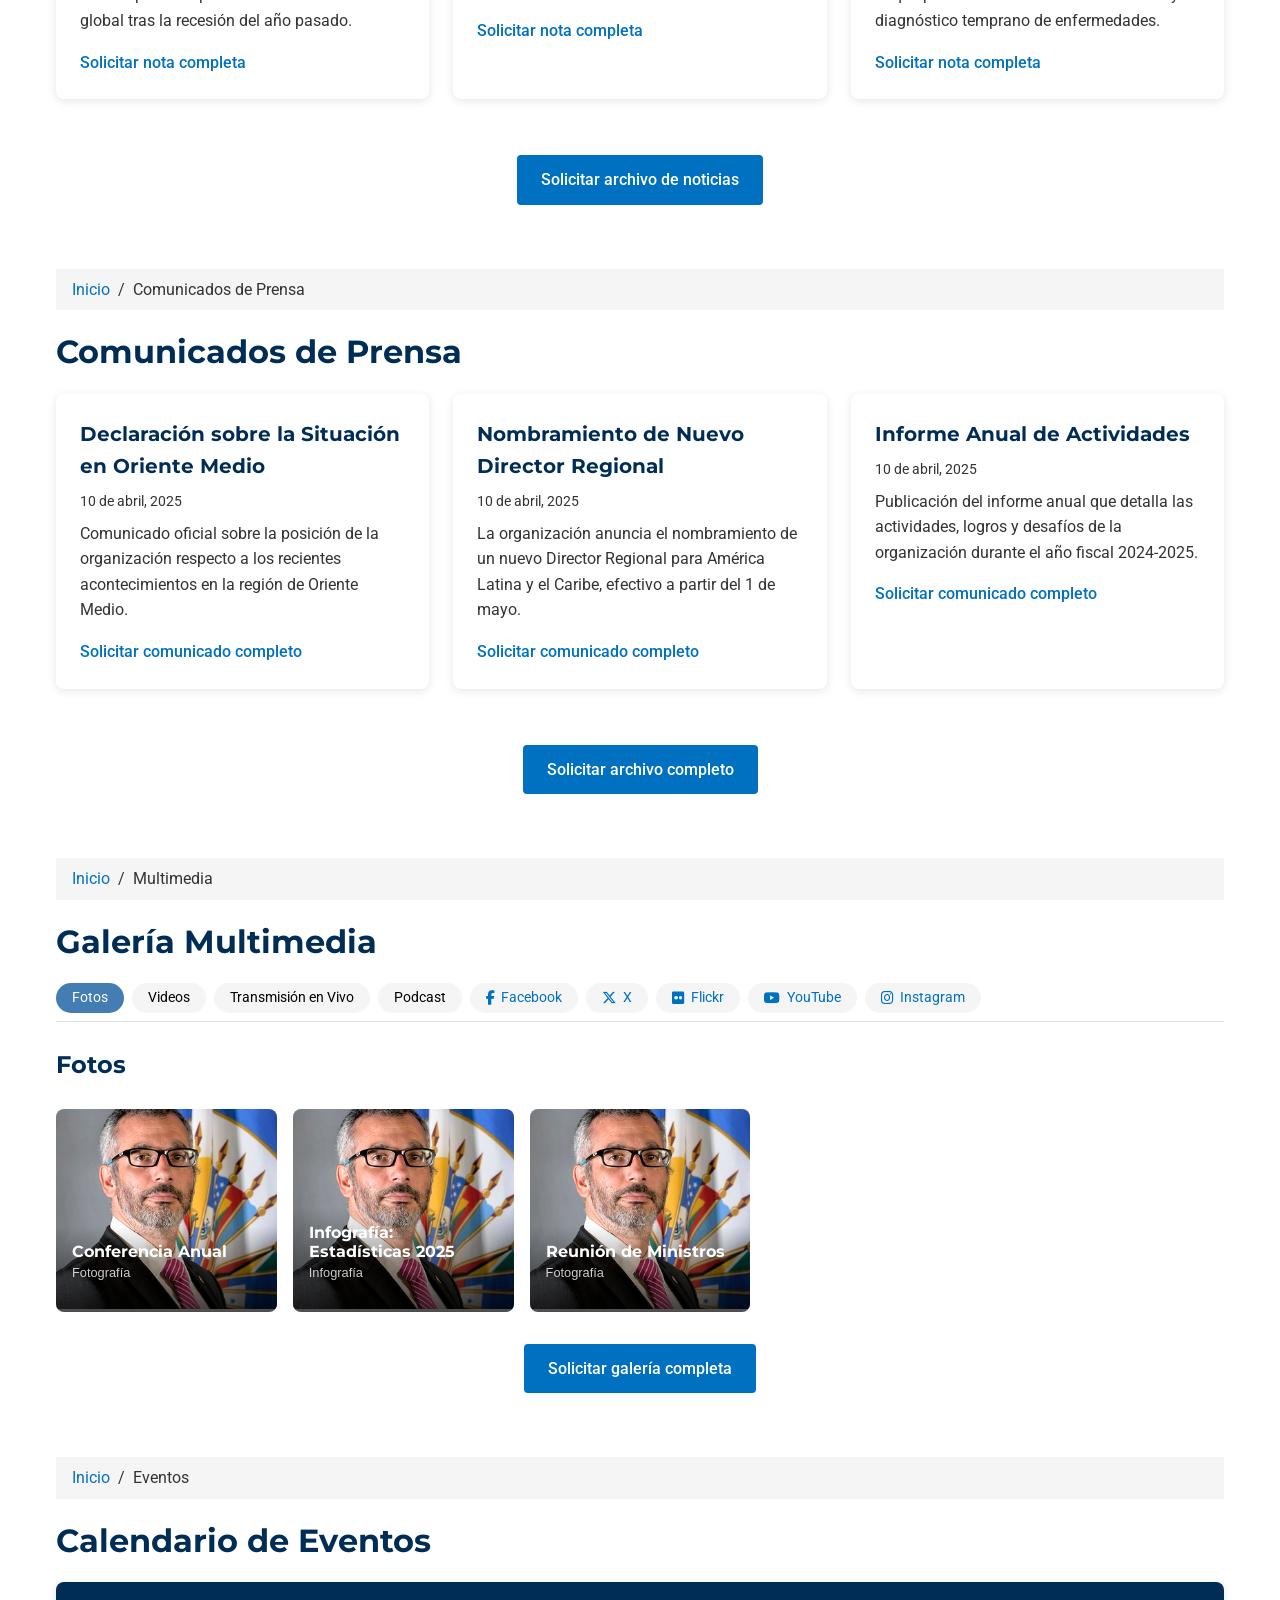
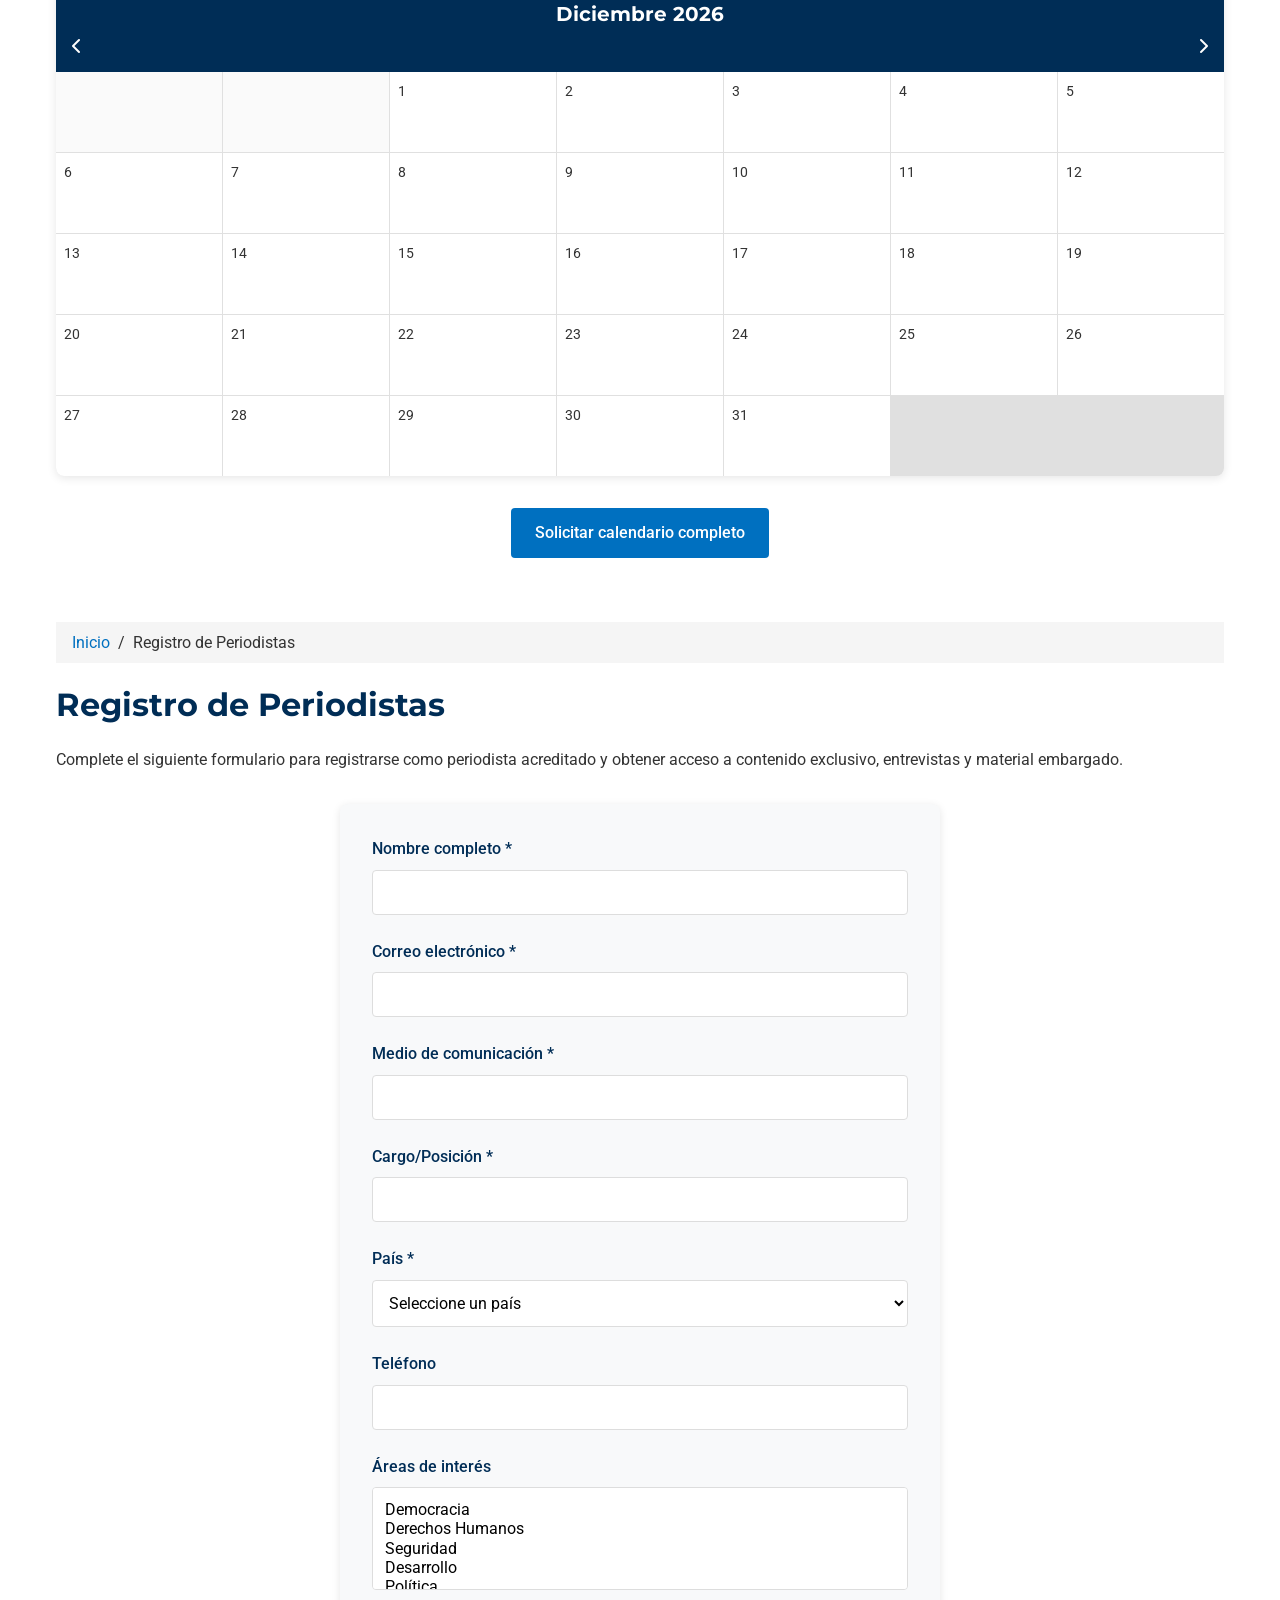
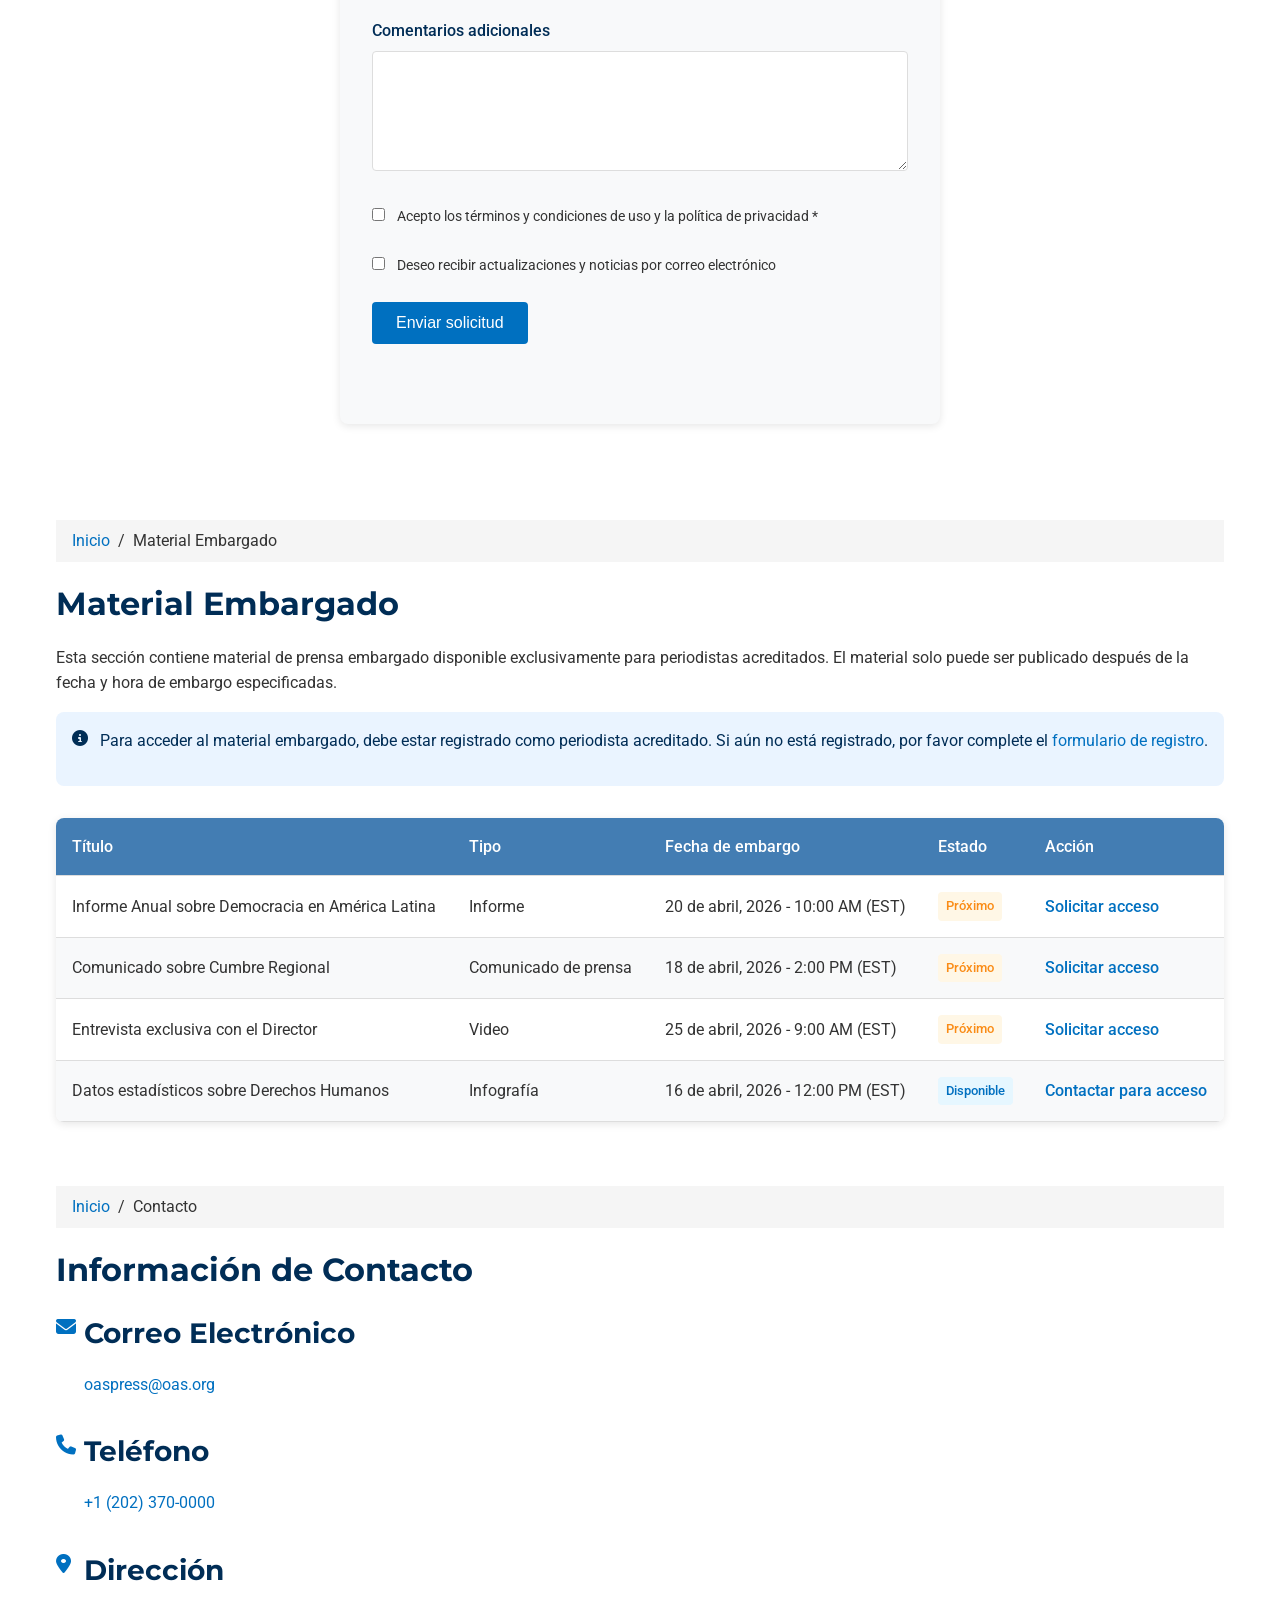
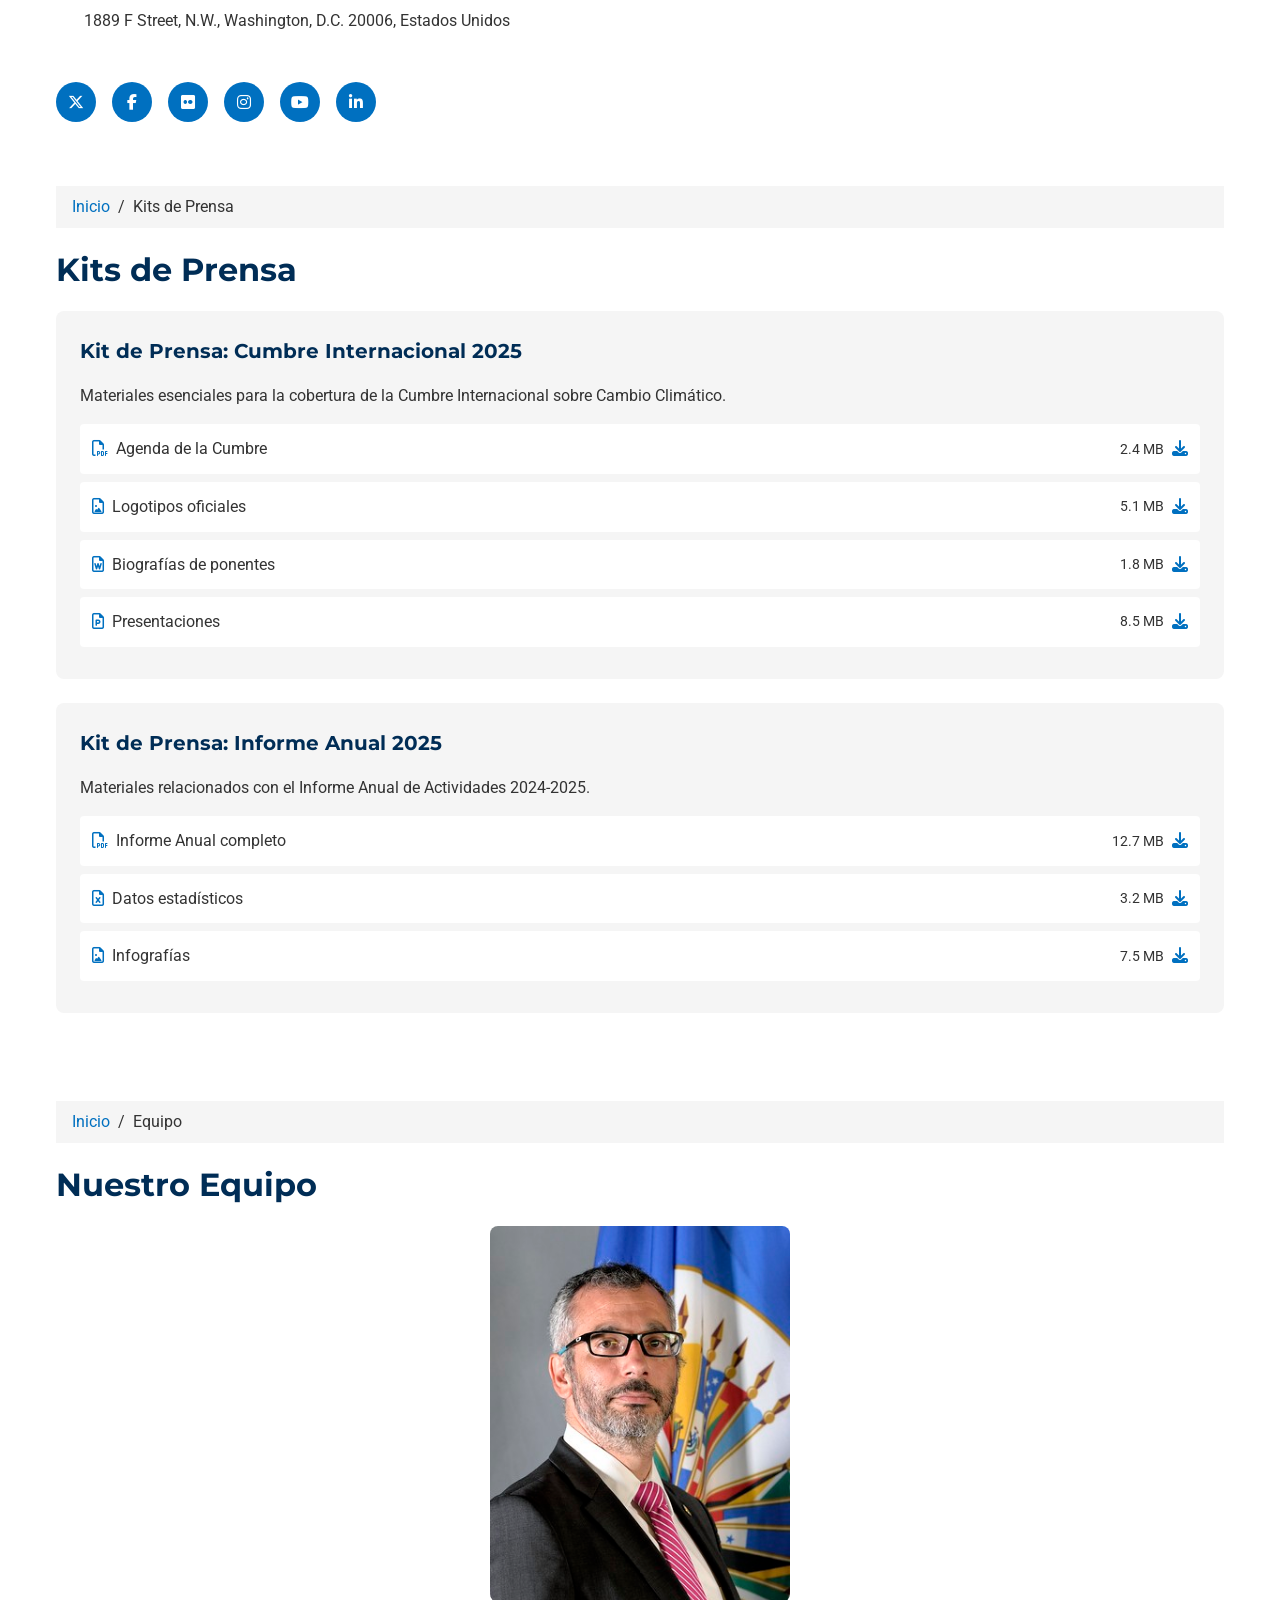
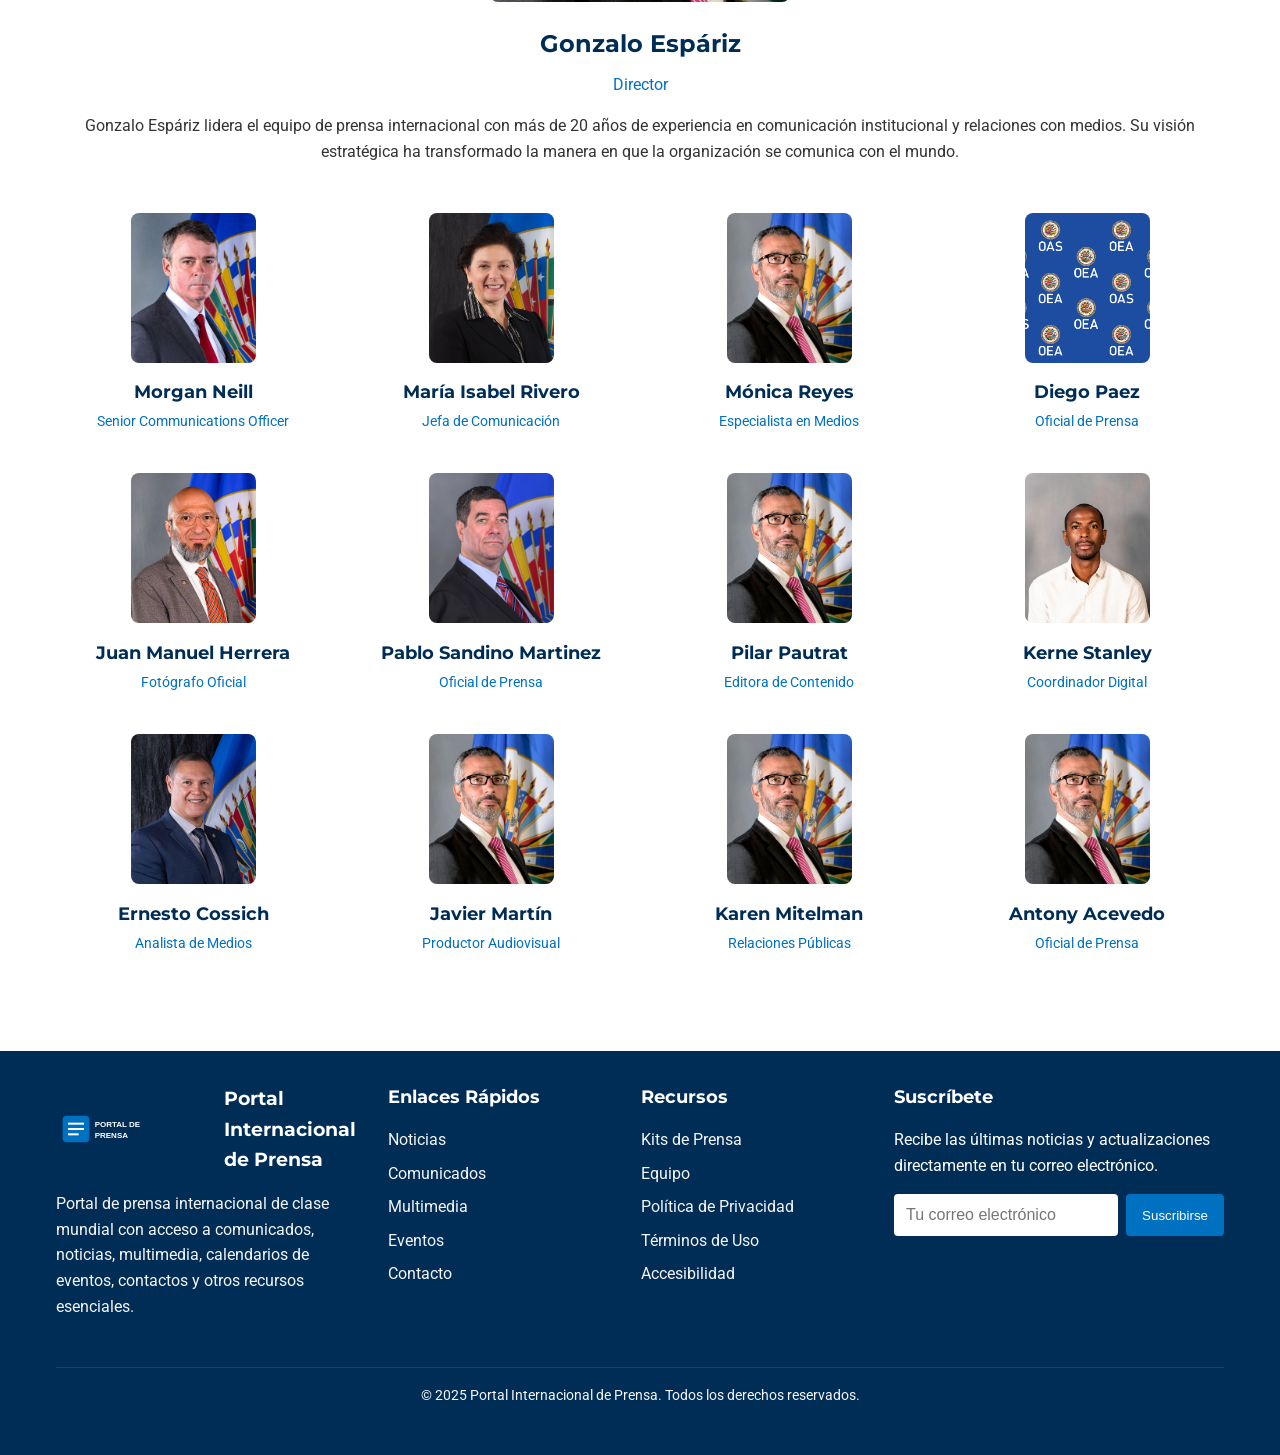
==== commit b2fa15a4: "Update Antony Acevedo role" ====
--- a/website/index.html
+++ b/website/index.html
@@ -938,9 +938,9 @@
                 </div>
                 
                 <div class="team-member">
-                    <img src="images/team/member-11.jpg" alt="Anthony Joel Acevedo" class="team-member-img">
-                    <h3 class="team-member-name">Anthony Joel Acevedo</h3>
-                    <p class="team-member-position">Pasante de Medios</p>
+                    <img src="images/team/member-11.jpg" alt="Antony Acevedo" class="team-member-img">
+                    <h3 class="team-member-name">Antony Acevedo</h3>
+                    <p class="team-member-position">Oficial de Prensa</p>
                 </div>
 
             </div>
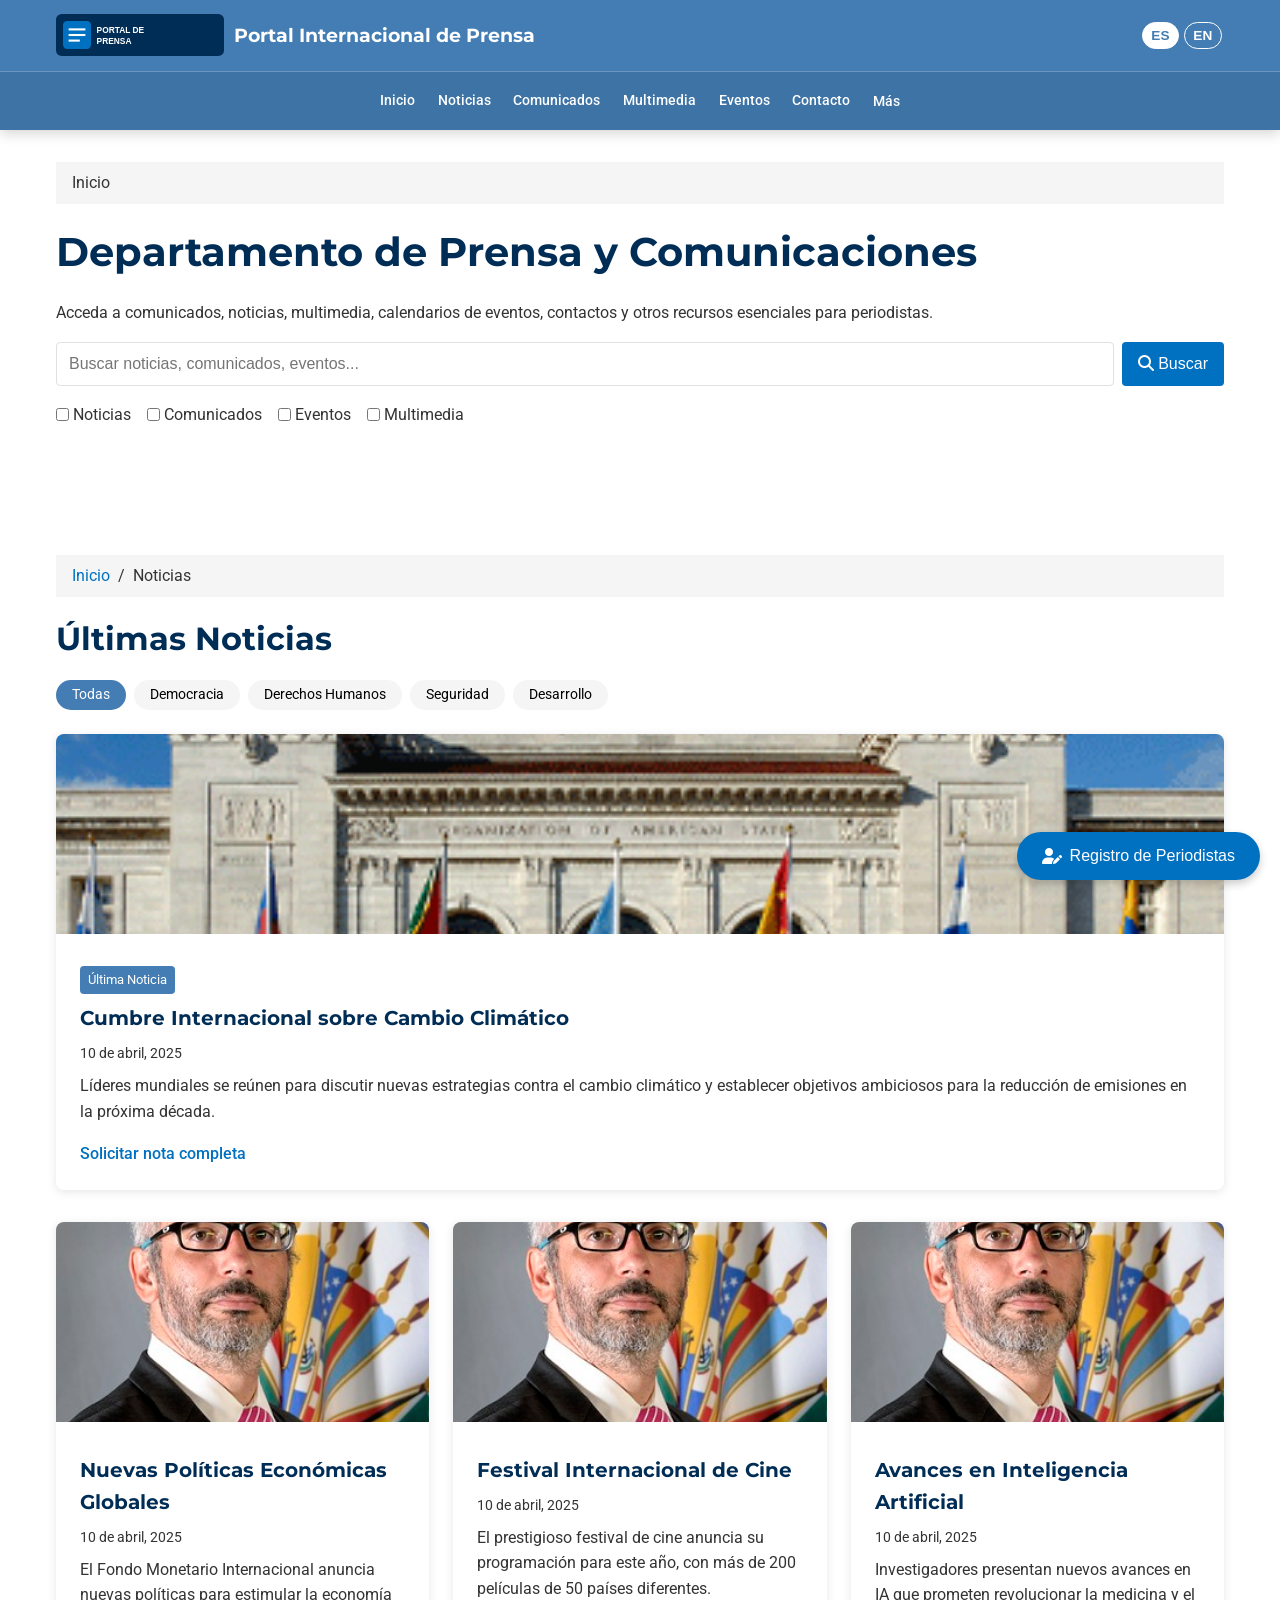
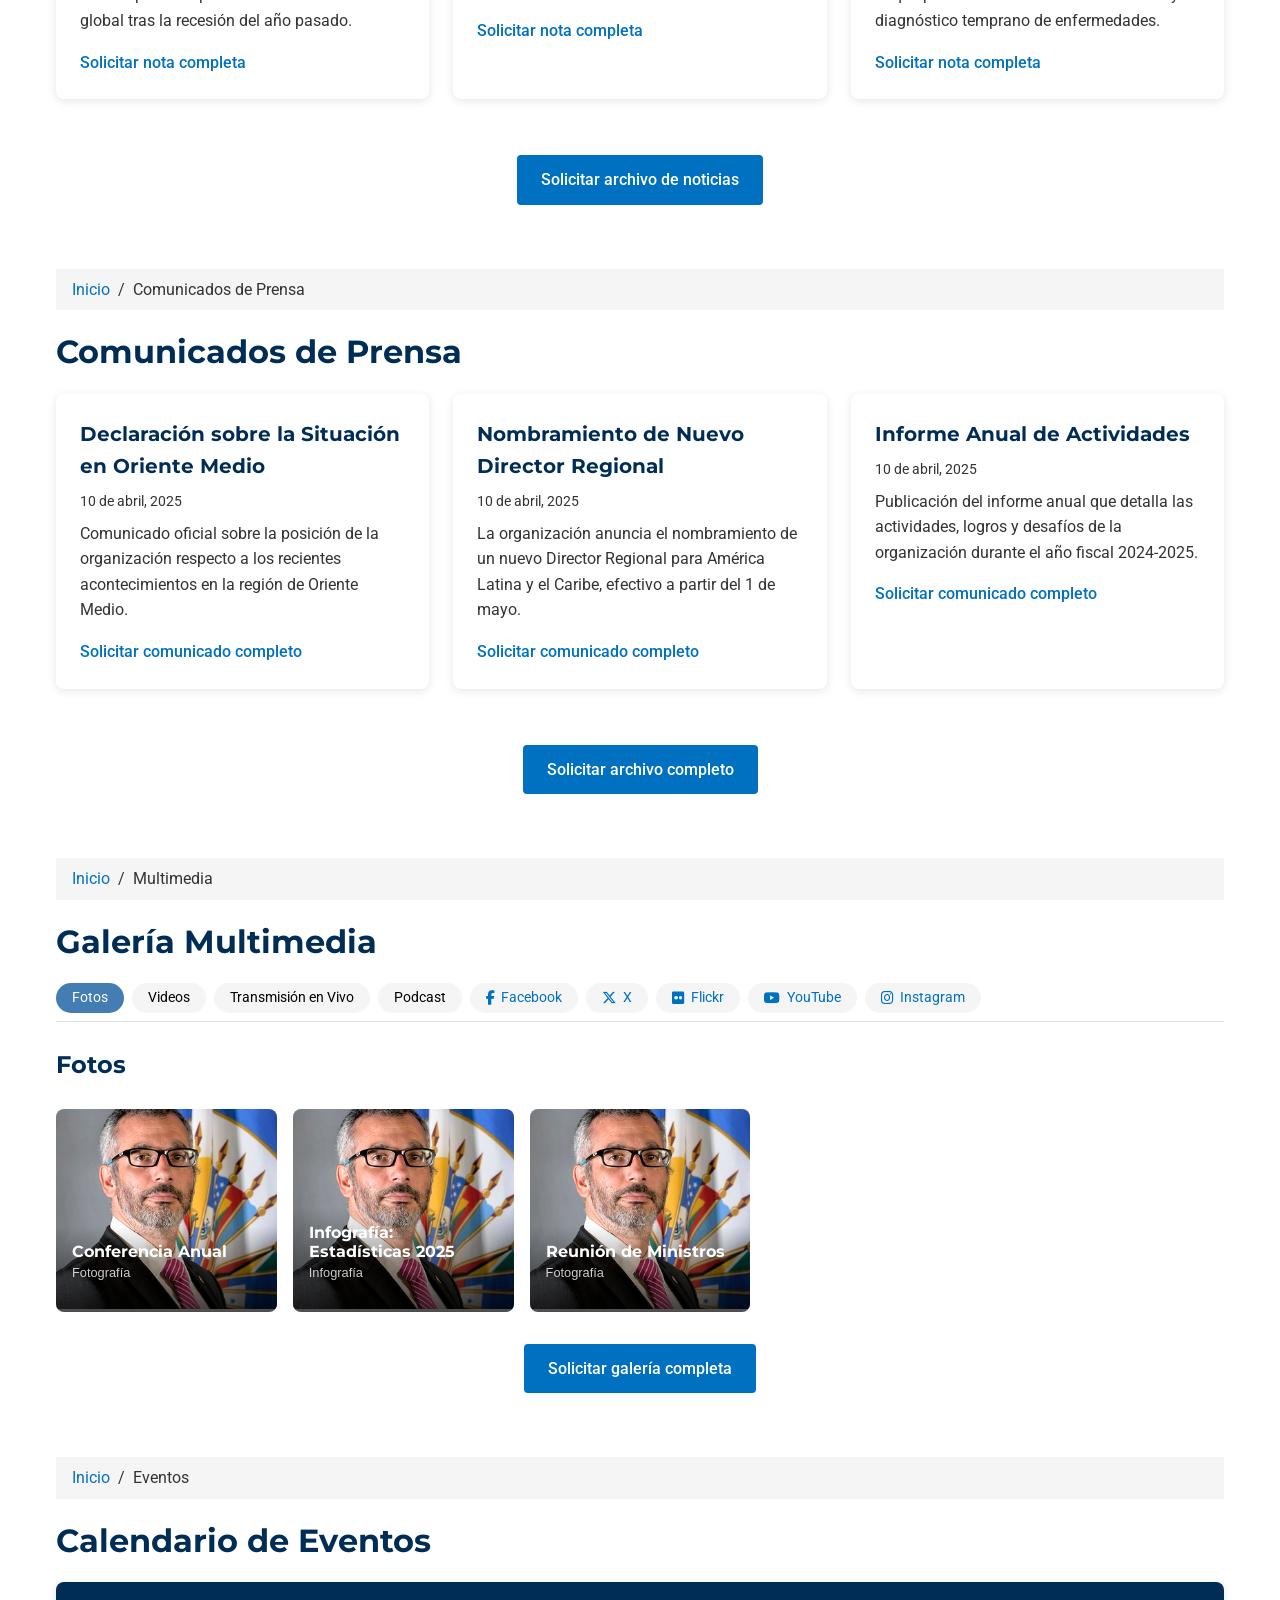
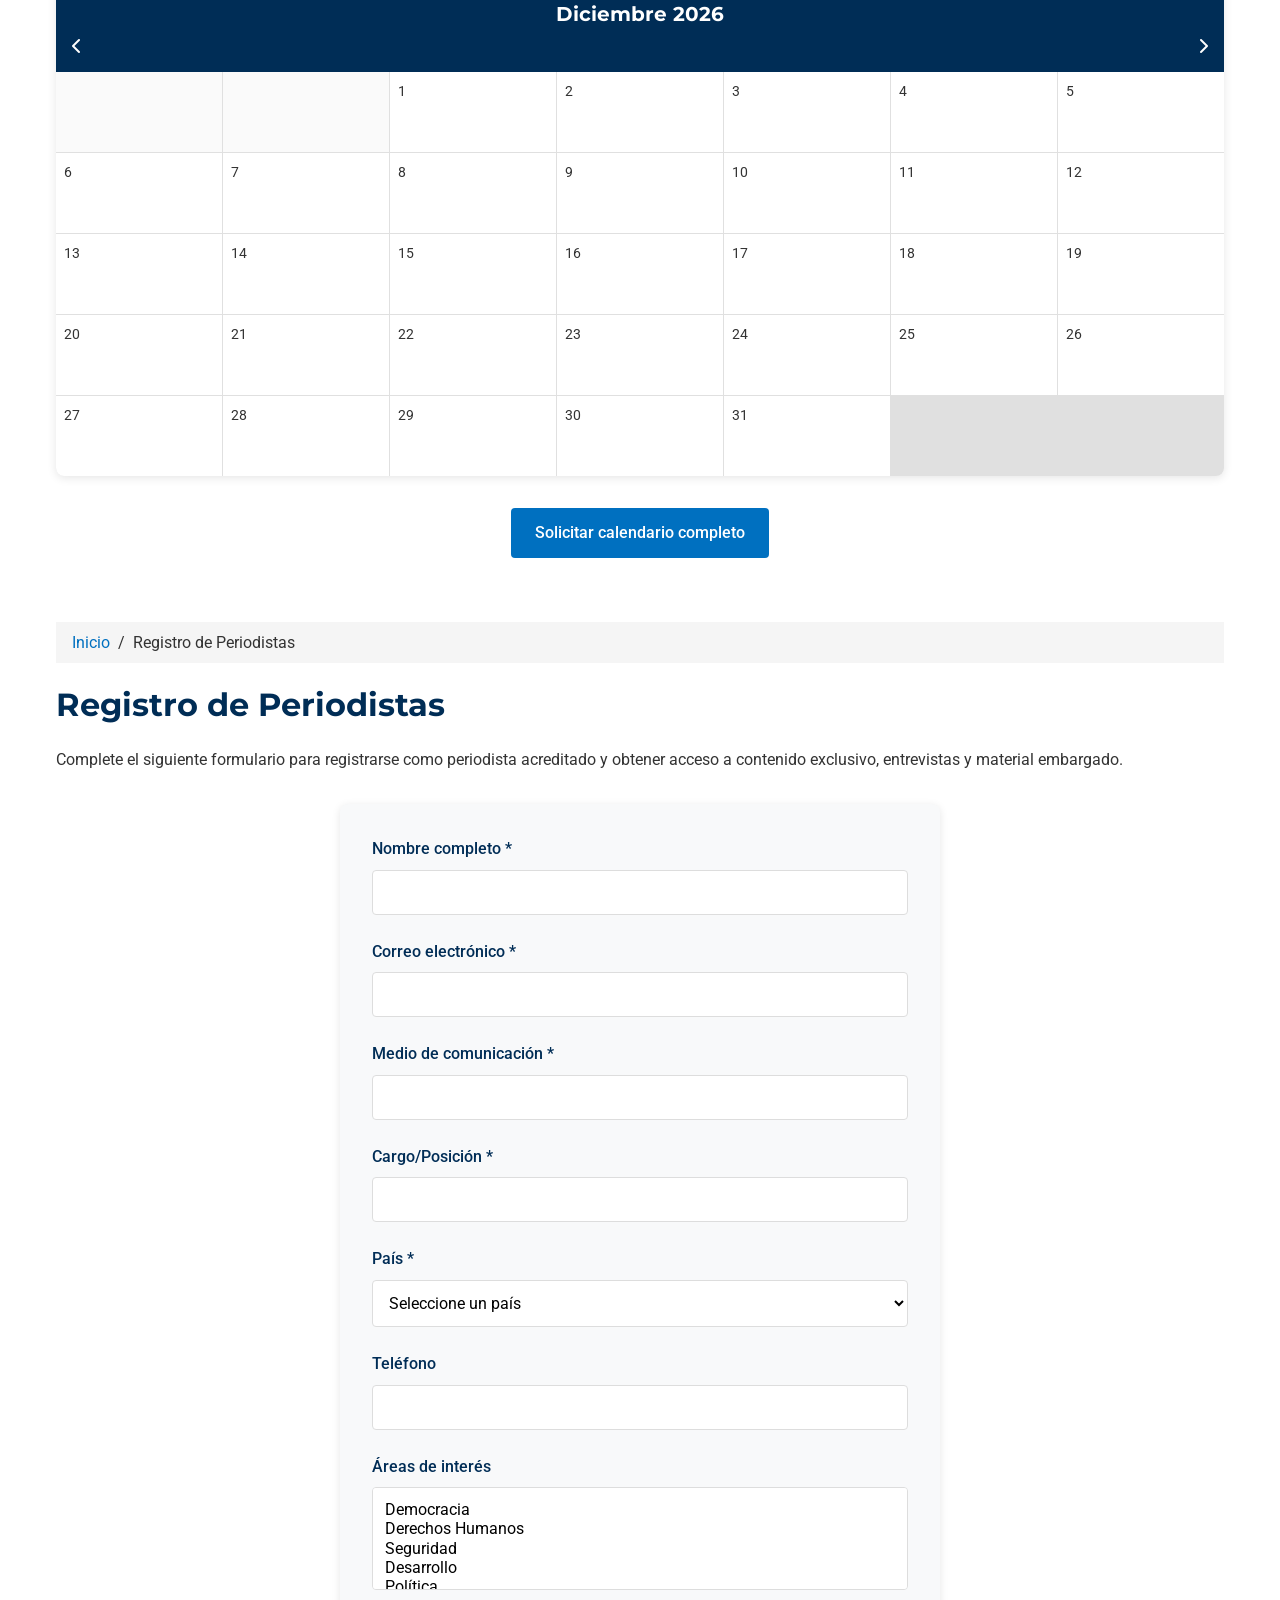
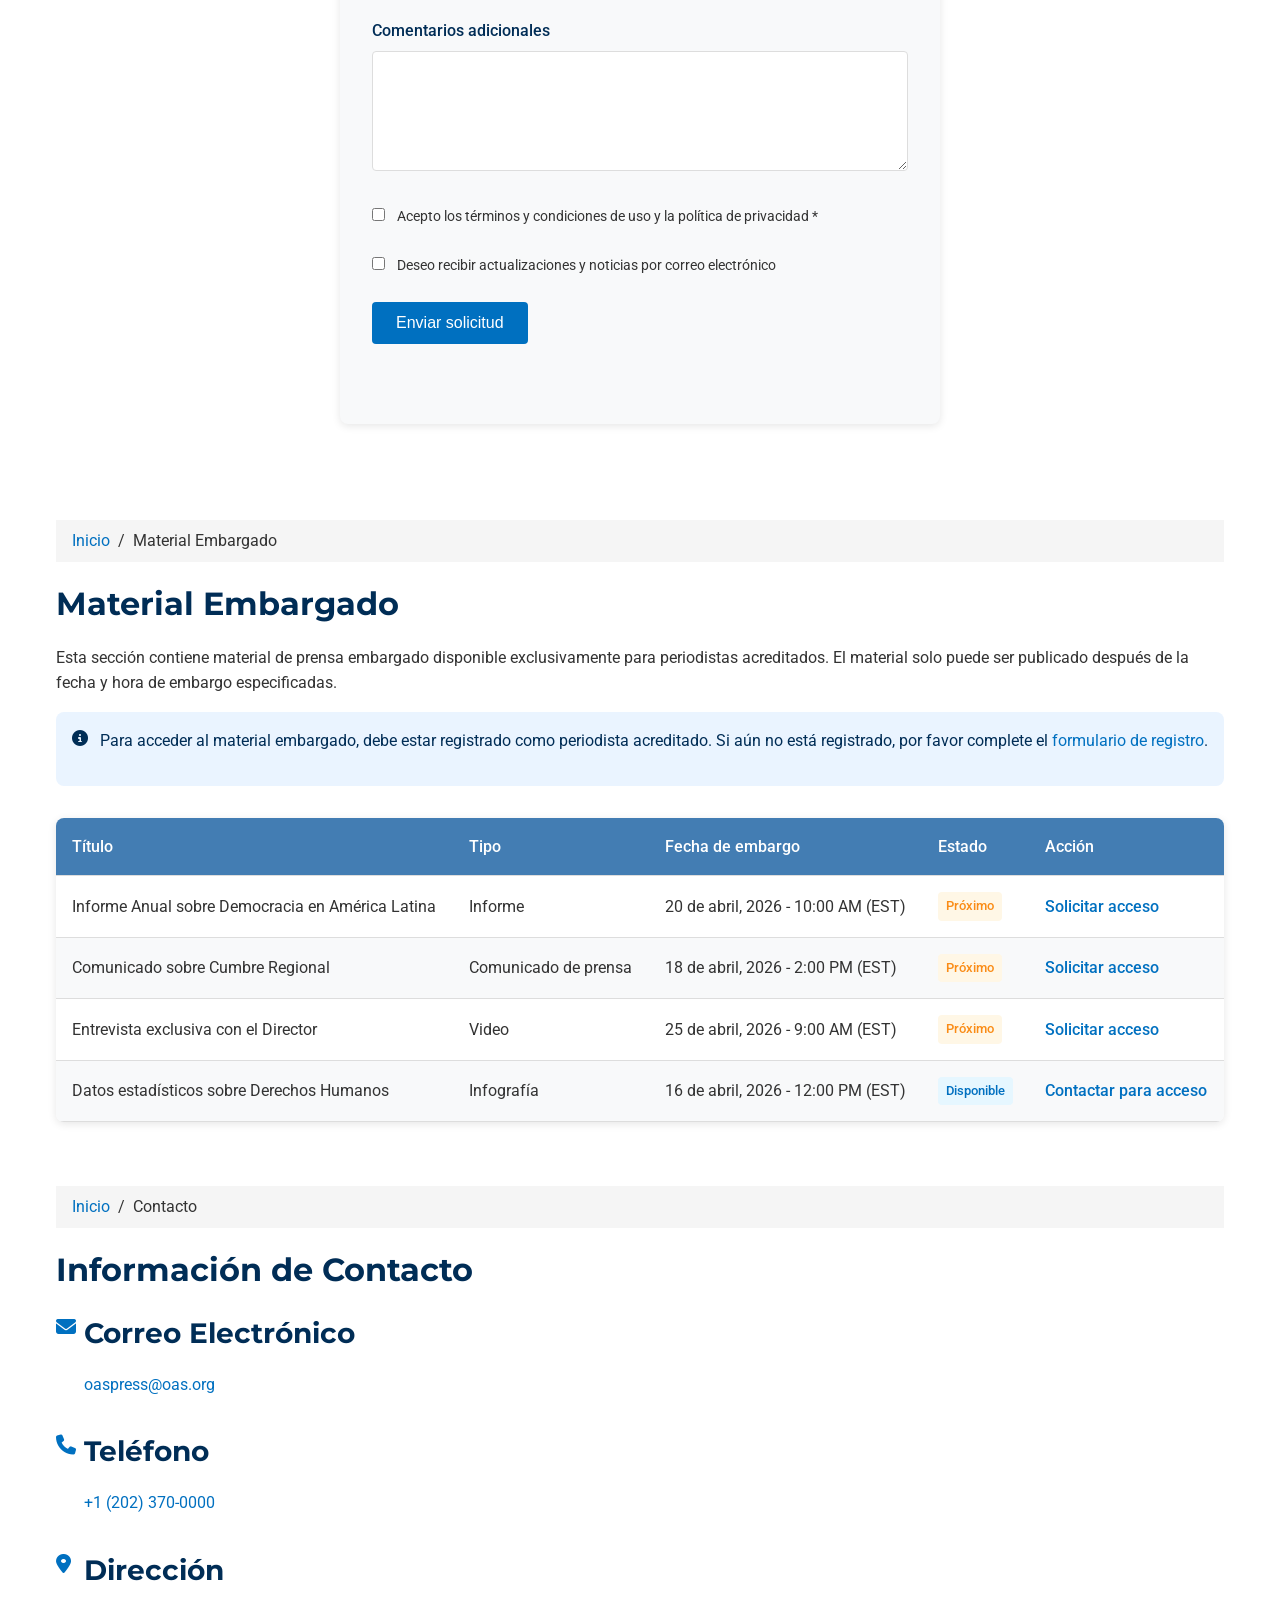
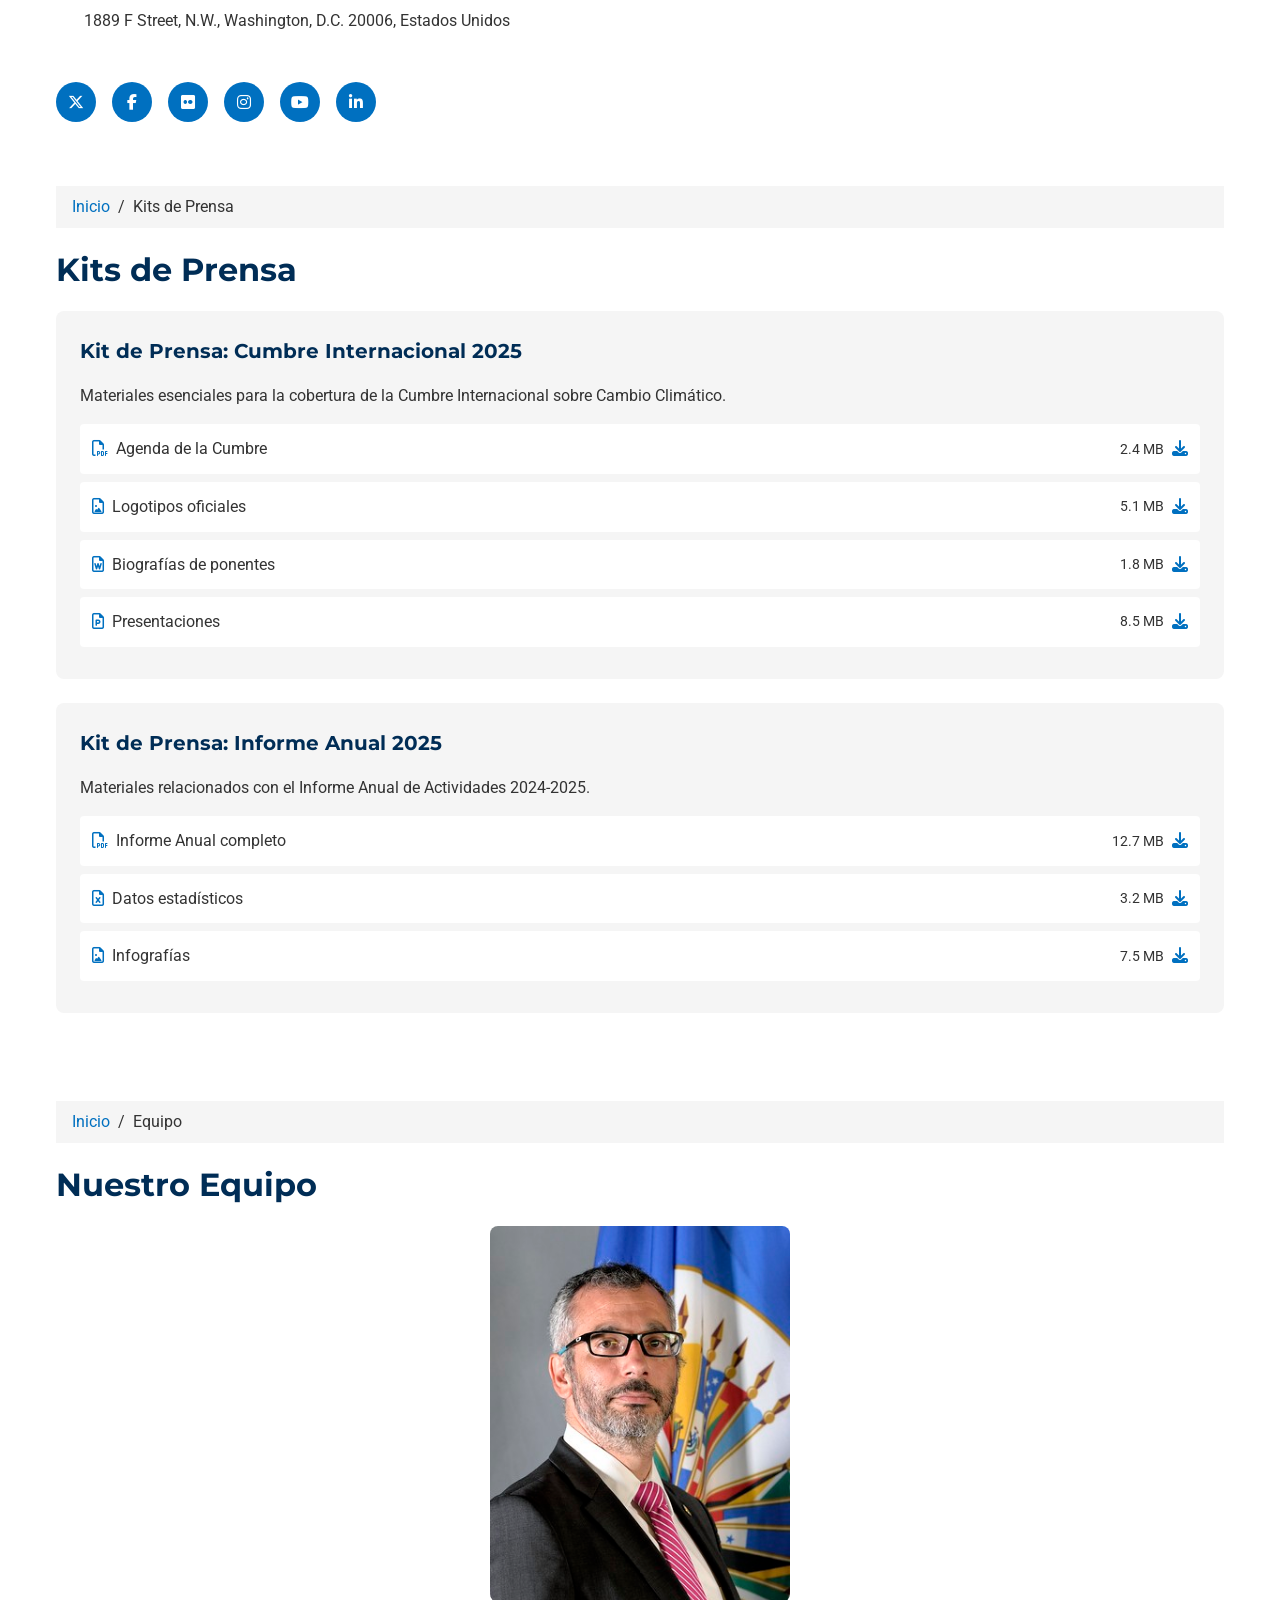
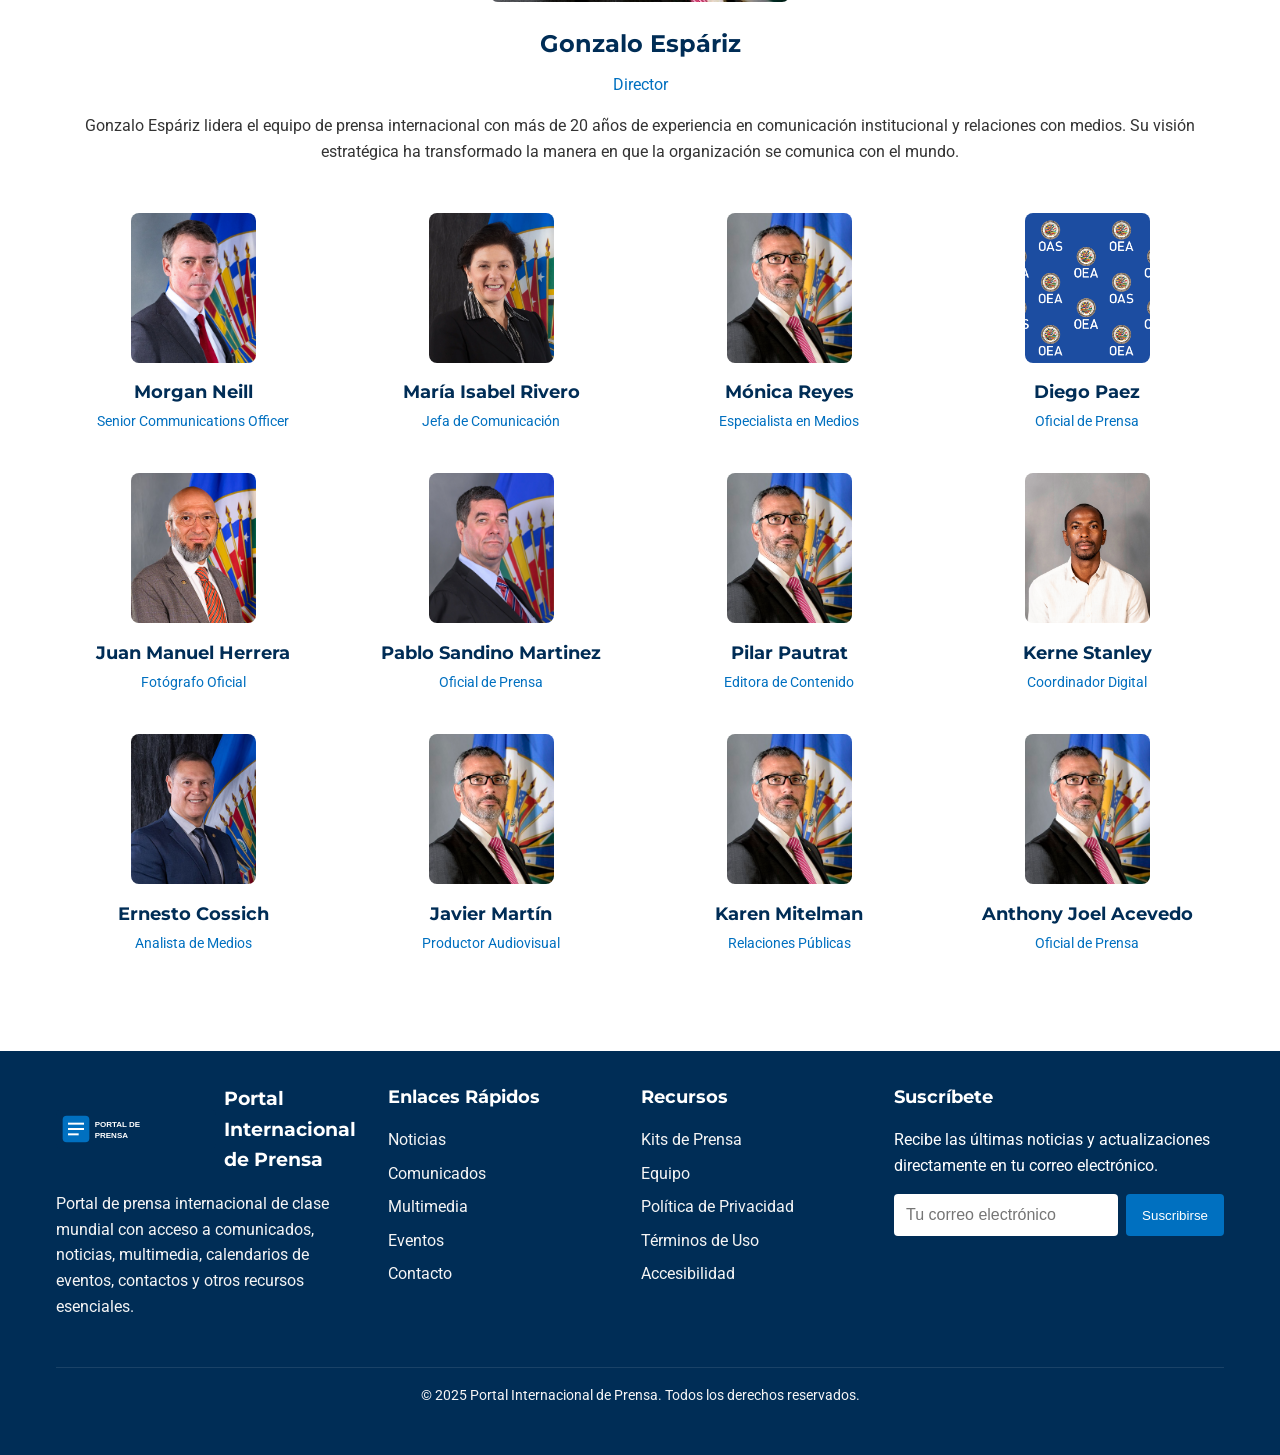
==== commit 93fbfa42: "Restore Anthony Joel Acevedo name" ====
--- a/website/index.html
+++ b/website/index.html
@@ -938,8 +938,8 @@
                 </div>
                 
                 <div class="team-member">
-                    <img src="images/team/member-11.jpg" alt="Antony Acevedo" class="team-member-img">
-                    <h3 class="team-member-name">Antony Acevedo</h3>
+                    <img src="images/team/member-11.jpg" alt="Anthony Joel Acevedo" class="team-member-img">
+                    <h3 class="team-member-name">Anthony Joel Acevedo</h3>
                     <p class="team-member-position">Oficial de Prensa</p>
                 </div>
 
